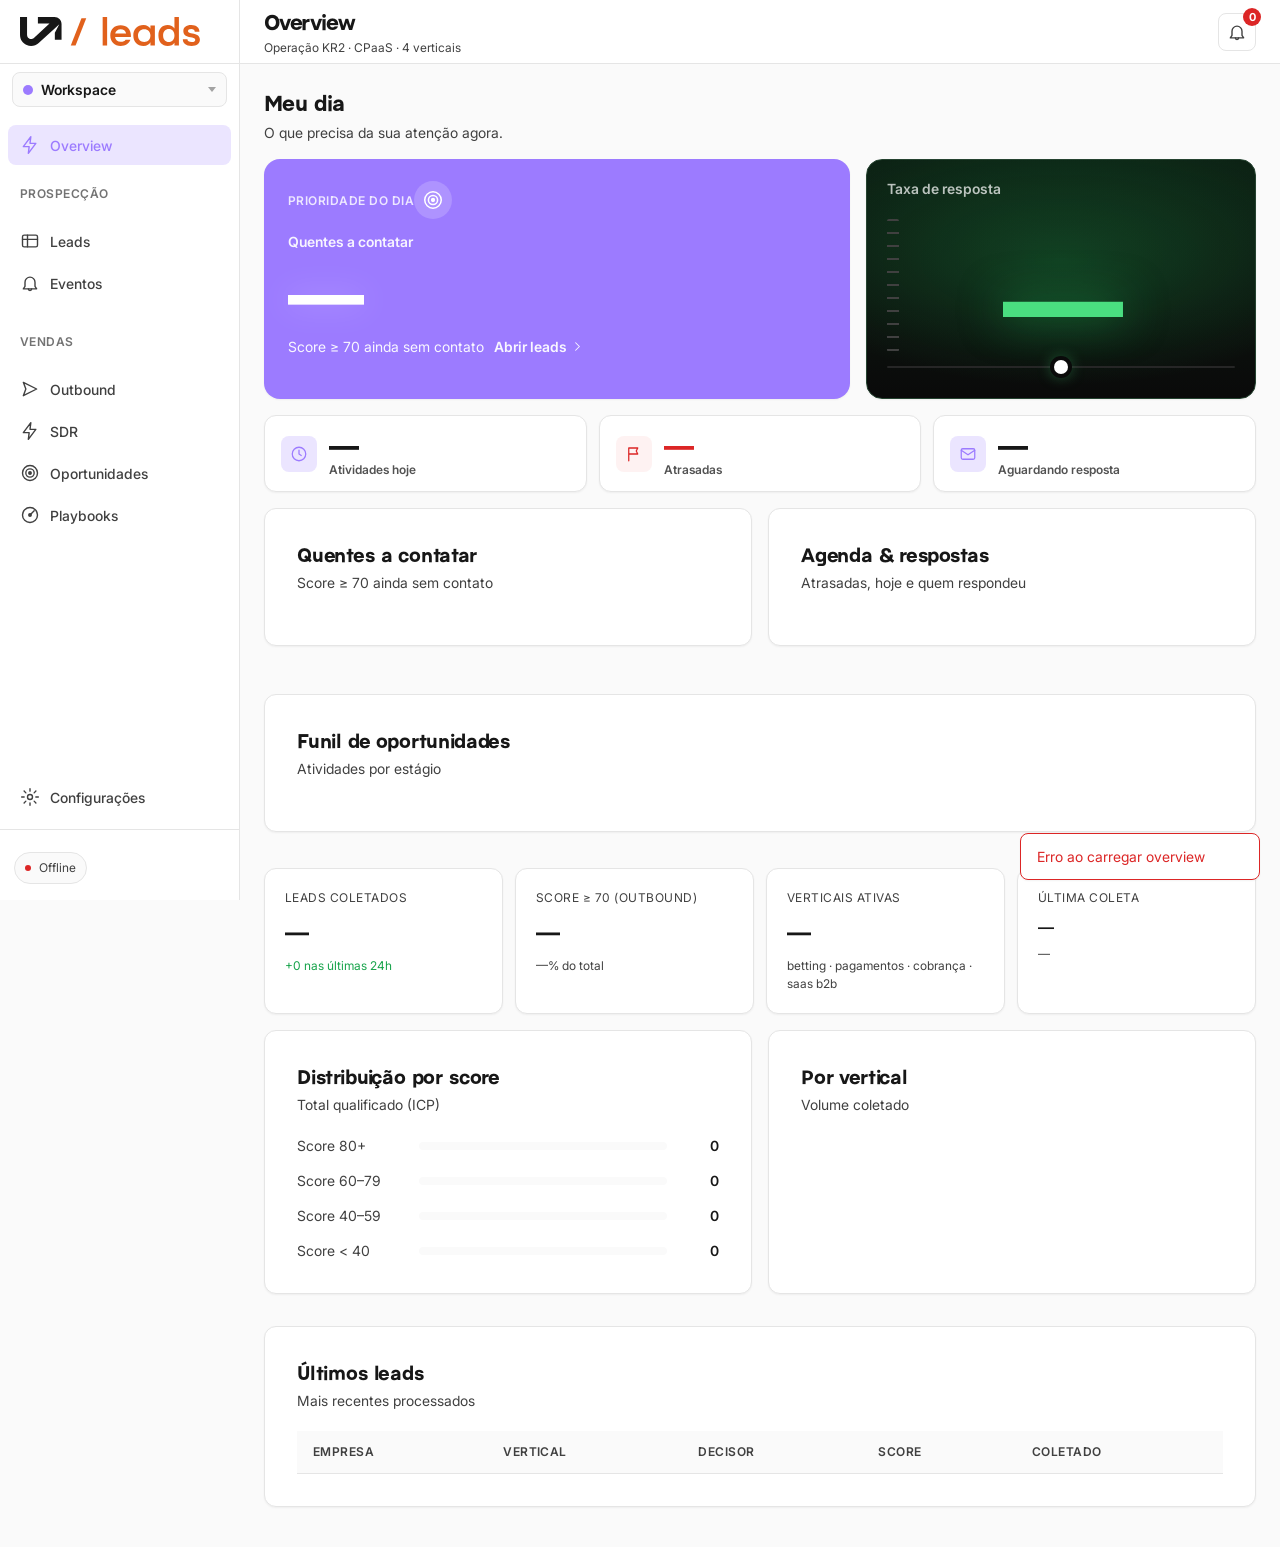
==== src/dashboard/static/index.html @ 9aafd2d9 "feat(leads): descoberta de leads por IA (Gemini + Busca) para qualquer workspace Workspaces novos (e" ====
<!doctype html>
<html lang="pt-BR" class="brand-cpaas">
<head>
  <meta charset="utf-8" />
  <meta name="viewport" content="width=device-width,initial-scale=1" />
  <title>Solve Scraper · Solvefy CPaaS</title>
  <link rel="stylesheet" href="tokens.css" />
  <link rel="stylesheet" href="app.css?v=7" />
  <link rel="stylesheet" href="opportunities.css?v=7" />
  <script src="https://accounts.google.com/gsi/client" async defer></script>
</head>
<body>
  <!-- SVG sprite -->
  <svg width="0" height="0" style="position:absolute" aria-hidden="true">
    <defs>
      <symbol id="i-radar" viewBox="0 0 24 24" fill="none" stroke="currentColor" stroke-width="1.67" stroke-linecap="round" stroke-linejoin="round"><circle cx="12" cy="12" r="9"/><path d="M12 12l5-5"/><circle cx="12" cy="12" r="1.5" fill="currentColor"/></symbol>
      <symbol id="i-table" viewBox="0 0 24 24" fill="none" stroke="currentColor" stroke-width="1.67" stroke-linecap="round" stroke-linejoin="round"><rect x="3" y="5" width="18" height="14" rx="2"/><path d="M3 10h18M9 5v14"/></symbol>
      <symbol id="i-send" viewBox="0 0 24 24" fill="none" stroke="currentColor" stroke-width="1.67" stroke-linecap="round" stroke-linejoin="round"><path d="m4 4 16 8-16 8 3-8-3-8z"/></symbol>
      <symbol id="i-bell" viewBox="0 0 24 24" fill="none" stroke="currentColor" stroke-width="1.67" stroke-linecap="round" stroke-linejoin="round"><path d="M18 16v-5a6 6 0 1 0-12 0v5l-2 3h16l-2-3z"/><path d="M10 19a2 2 0 0 0 4 0"/></symbol>
      <symbol id="i-zap" viewBox="0 0 24 24" fill="none" stroke="currentColor" stroke-width="1.67" stroke-linecap="round" stroke-linejoin="round"><path d="M13 2 4 14h7l-1 8 9-12h-7l1-8z"/></symbol>
      <symbol id="i-cog" viewBox="0 0 24 24" fill="none" stroke="currentColor" stroke-width="1.67" stroke-linecap="round" stroke-linejoin="round"><circle cx="12" cy="12" r="3"/><path d="M12 2v3M12 19v3M4.93 4.93l2.12 2.12M16.95 16.95l2.12 2.12M2 12h3M19 12h3M4.93 19.07l2.12-2.12M16.95 7.05l2.12-2.12"/></symbol>
      <symbol id="i-play" viewBox="0 0 24 24" fill="none" stroke="currentColor" stroke-width="1.67" stroke-linecap="round" stroke-linejoin="round"><path d="m6 4 14 8L6 20V4z"/></symbol>
      <symbol id="i-download" viewBox="0 0 24 24" fill="none" stroke="currentColor" stroke-width="1.67" stroke-linecap="round" stroke-linejoin="round"><path d="M12 3v12m0 0 5-5m-5 5-5-5M4 17v2a2 2 0 0 0 2 2h12a2 2 0 0 0 2-2v-2"/></symbol>
      <symbol id="i-link" viewBox="0 0 24 24" fill="none" stroke="currentColor" stroke-width="1.67" stroke-linecap="round" stroke-linejoin="round"><path d="M10 13a5 5 0 0 0 7 0l3-3a5 5 0 0 0-7-7l-1 1"/><path d="M14 11a5 5 0 0 0-7 0l-3 3a5 5 0 0 0 7 7l1-1"/></symbol>
      <symbol id="i-check" viewBox="0 0 24 24" fill="none" stroke="currentColor" stroke-width="1.67" stroke-linecap="round" stroke-linejoin="round"><path d="m4 12 5 5L20 6"/></symbol>
      <symbol id="i-x" viewBox="0 0 24 24" fill="none" stroke="currentColor" stroke-width="1.67" stroke-linecap="round" stroke-linejoin="round"><path d="M6 6l12 12M18 6 6 18"/></symbol>
      <symbol id="i-search" viewBox="0 0 24 24" fill="none" stroke="currentColor" stroke-width="1.67" stroke-linecap="round" stroke-linejoin="round"><circle cx="11" cy="11" r="7"/><path d="m20 20-3.5-3.5"/></symbol>
      <symbol id="i-arrow-up" viewBox="0 0 24 24" fill="none" stroke="currentColor" stroke-width="1.67" stroke-linecap="round" stroke-linejoin="round"><path d="M12 5v14M5 12l7-7 7 7"/></symbol>
      <symbol id="i-arrow-down" viewBox="0 0 24 24" fill="none" stroke="currentColor" stroke-width="1.67" stroke-linecap="round" stroke-linejoin="round"><path d="M12 5v14M5 12l7 7 7-7"/></symbol>
      <symbol id="i-logo" viewBox="0 0 32 32" fill="none" stroke="currentColor" stroke-width="2.4" stroke-linecap="round" stroke-linejoin="round"><circle cx="16" cy="16" r="12"/><path d="m10 16 4 4 8-8"/></symbol>
      <symbol id="i-target" viewBox="0 0 24 24" fill="none" stroke="currentColor" stroke-width="1.67" stroke-linecap="round" stroke-linejoin="round"><circle cx="12" cy="12" r="9"/><circle cx="12" cy="12" r="5"/><circle cx="12" cy="12" r="1.5" fill="currentColor"/></symbol>
      <symbol id="i-plus" viewBox="0 0 24 24" fill="none" stroke="currentColor" stroke-width="1.67" stroke-linecap="round" stroke-linejoin="round"><path d="M12 5v14M5 12h14"/></symbol>
      <symbol id="i-clock" viewBox="0 0 24 24" fill="none" stroke="currentColor" stroke-width="1.67" stroke-linecap="round" stroke-linejoin="round"><circle cx="12" cy="12" r="9"/><path d="M12 7v5l3 2"/></symbol>
      <symbol id="i-building" viewBox="0 0 24 24" fill="none" stroke="currentColor" stroke-width="1.67" stroke-linecap="round" stroke-linejoin="round"><rect x="5" y="3" width="14" height="18" rx="1"/><path d="M9 7h2M13 7h2M9 11h2M13 11h2M9 15h2M13 15h2"/></symbol>
      <symbol id="i-user" viewBox="0 0 24 24" fill="none" stroke="currentColor" stroke-width="1.67" stroke-linecap="round" stroke-linejoin="round"><circle cx="12" cy="8" r="4"/><path d="M4 20c0-4 4-6 8-6s8 2 8 6"/></symbol>
      <symbol id="i-chev-left" viewBox="0 0 24 24" fill="none" stroke="currentColor" stroke-width="1.67" stroke-linecap="round" stroke-linejoin="round"><path d="m15 6-6 6 6 6"/></symbol>
      <symbol id="i-chev-right" viewBox="0 0 24 24" fill="none" stroke="currentColor" stroke-width="1.67" stroke-linecap="round" stroke-linejoin="round"><path d="m9 6 6 6-6 6"/></symbol>
      <symbol id="i-phone" viewBox="0 0 24 24" fill="none" stroke="currentColor" stroke-width="1.67" stroke-linecap="round" stroke-linejoin="round"><path d="M5 4h4l2 5-2.5 1.5a11 11 0 0 0 5 5L15 13l5 2v4a2 2 0 0 1-2 2A16 16 0 0 1 3 6a2 2 0 0 1 2-2z"/></symbol>
      <symbol id="i-mail" viewBox="0 0 24 24" fill="none" stroke="currentColor" stroke-width="1.67" stroke-linecap="round" stroke-linejoin="round"><rect x="3" y="5" width="18" height="14" rx="2"/><path d="m3 7 9 6 9-6"/></symbol>
      <symbol id="i-video" viewBox="0 0 24 24" fill="none" stroke="currentColor" stroke-width="1.67" stroke-linecap="round" stroke-linejoin="round"><rect x="3" y="6" width="13" height="12" rx="2"/><path d="m16 10 5-3v10l-5-3z"/></symbol>
      <symbol id="i-flag" viewBox="0 0 24 24" fill="none" stroke="currentColor" stroke-width="1.67" stroke-linecap="round" stroke-linejoin="round"><path d="M5 21V4h12l-2 4 2 4H5"/></symbol>
      <symbol id="i-star" viewBox="0 0 24 24" fill="currentColor" stroke="none"><path d="m12 3 2.6 5.3 5.9.9-4.3 4.1 1 5.8L12 16.9 6.8 19.2l1-5.8L3.5 9.2l5.9-.9L12 3z"/></symbol>
    </defs>
  </svg>

  <!-- Login gate (Google) — aparece só quando GOOGLE_CLIENT_ID está configurado -->
  <div class="login-gate" id="login-gate" hidden>
    <div class="login-card">
      <div class="login-card__brand">
        <img class="brand-logo brand-logo--lg" src="solvefy-leads.svg" alt="Solvefy Leads" />
      </div>
      <h1>Entrar</h1>
      <p>Acesse com sua conta Google da empresa.</p>
      <div id="gbtn" class="login-gbtn"></div>
      <p class="login-err" id="login-err"></p>
    </div>
  </div>

  <div class="app">
    <!-- Sidebar -->
    <aside class="sidebar" id="sidebar">
      <div class="sidebar__brand">
        <img class="brand-logo" src="solvefy-leads.svg" alt="Solvefy Leads" />
      </div>

      <div class="ws-switcher" id="ws-switcher">
        <button class="ws-switcher__btn" id="ws-switcher-btn" aria-haspopup="true">
          <span class="ws-switcher__dot" id="ws-dot"></span>
          <span class="ws-switcher__name" id="ws-name">Workspace</span>
          <span class="ws-switcher__caret" aria-hidden="true"></span>
        </button>
        <div class="ws-switcher__menu" id="ws-menu" hidden></div>
      </div>

      <nav class="sidebar__nav">
        <button class="nav-item is-active" data-tab="overview">
          <svg width="20" height="20"><use href="#i-zap"/></svg>
          <span>Overview</span>
        </button>

        <p class="nav-section">Prospecção</p>
        <button class="nav-item" data-tab="leads">
          <svg width="20" height="20"><use href="#i-table"/></svg>
          <span>Leads</span>
        </button>
        <button class="nav-item" data-tab="events">
          <svg width="20" height="20"><use href="#i-bell"/></svg>
          <span>Eventos</span>
        </button>

        <p class="nav-section">Vendas</p>
        <button class="nav-item" data-tab="outbound">
          <svg width="20" height="20"><use href="#i-send"/></svg>
          <span>Outbound</span>
        </button>
        <button class="nav-item" data-tab="sdr">
          <svg width="20" height="20"><use href="#i-zap"/></svg>
          <span>SDR</span>
        </button>
        <button class="nav-item" data-tab="oportunidades">
          <svg width="20" height="20"><use href="#i-target"/></svg>
          <span>Oportunidades</span>
        </button>
        <button class="nav-item" data-tab="playbooks">
          <svg width="20" height="20"><use href="#i-radar"/></svg>
          <span>Playbooks</span>
        </button>

        <button class="nav-item nav-item--pinned" data-tab="settings">
          <svg width="20" height="20"><use href="#i-cog"/></svg>
          <span>Configurações</span>
        </button>
      </nav>
      <div class="sidebar__footer">
        <div class="auth-user" id="auth-user"></div>
        <div class="status-pill" id="server-status">
          <span class="dot"></span><span class="label">Verificando…</span>
        </div>
      </div>
    </aside>

    <!-- Main -->
    <main class="main">
      <header class="topbar">
        <div class="topbar__title">
          <h1 id="page-title">Overview</h1>
          <p class="topbar__subtitle" id="page-subtitle">Operação KR2 · CPaaS · 4 verticais</p>
        </div>
        <div class="topbar__actions">
          <div class="reminders" id="reminders">
            <button class="reminders__bell" id="btn-reminders" aria-label="Lembretes">
              <svg width="20" height="20"><use href="#i-bell"/></svg>
              <span class="reminders__count" id="reminders-count" hidden>0</span>
            </button>
            <div class="reminders__panel" id="reminders-panel" hidden></div>
          </div>
        </div>
      </header>

      <div class="content">

        <!-- ============== OVERVIEW ============== -->
        <section class="tab-panel is-active" data-panel="overview">
          <div class="cockpit" id="cockpit">
            <div class="cockpit__head">
              <h2>Meu dia</h2>
              <p class="card__sub">O que precisa da sua atenção agora.</p>
            </div>
            <div class="bento">
              <button class="hero-card" data-go="leads" aria-label="Abrir leads quentes">
                <div class="hero-card__top">
                  <span class="hero-card__tag">Prioridade do dia</span>
                  <span class="hero-card__mark"><svg width="22" height="22"><use href="#i-target"/></svg></span>
                </div>
                <span class="hero-card__label">Quentes a contatar</span>
                <span class="hero-card__value" id="ck-quentes">—</span>
                <div class="hero-card__foot">
                  <span id="hero-quentes-sub">Score ≥ 70 ainda sem contato</span>
                  <span class="hero-card__cta">Abrir leads <svg width="15" height="15"><use href="#i-chev-right"/></svg></span>
                </div>
                <div class="hero-spark" id="hero-spark"></div>
              </button>

              <div class="score-card">
                <div class="score-card__head">
                  <span class="score-card__label">Taxa de resposta</span>
                </div>
                <div class="score-card__stage">
                  <span class="score-card__ticks" aria-hidden="true"></span>
                  <span class="score-card__value" id="ck-taxa">—</span>
                  <div class="score-card__track"><span class="score-card__marker" id="taxa-marker"></span></div>
                </div>
              </div>

              <div class="mini-kpis">
                <button class="mini-kpi" data-go="oportunidades">
                  <span class="mini-kpi__icon"><svg width="18" height="18"><use href="#i-clock"/></svg></span>
                  <span class="mini-kpi__body"><span class="mini-kpi__v" id="ck-hoje">—</span><span class="mini-kpi__l">Atividades hoje</span></span>
                </button>
                <button class="mini-kpi mini-kpi--alert" data-go="oportunidades">
                  <span class="mini-kpi__icon"><svg width="18" height="18"><use href="#i-flag"/></svg></span>
                  <span class="mini-kpi__body"><span class="mini-kpi__v" id="ck-atrasadas">—</span><span class="mini-kpi__l">Atrasadas</span></span>
                </button>
                <button class="mini-kpi" data-go="outbound">
                  <span class="mini-kpi__icon"><svg width="18" height="18"><use href="#i-mail"/></svg></span>
                  <span class="mini-kpi__body"><span class="mini-kpi__v" id="ck-aguardando">—</span><span class="mini-kpi__l">Aguardando resposta</span></span>
                </button>
              </div>
            </div>
            <div class="grid-2">
              <div class="card">
                <div class="card__head"><h2>Quentes a contatar</h2><p class="card__sub">Score ≥ 70 ainda sem contato</p></div>
                <div id="ck-quentes-list" class="ck-list"></div>
              </div>
              <div class="card">
                <div class="card__head"><h2>Agenda &amp; respostas</h2><p class="card__sub">Atrasadas, hoje e quem respondeu</p></div>
                <div id="ck-agenda" class="ck-list"></div>
              </div>
            </div>
            <div class="card">
              <div class="card__head"><h2>Funil de oportunidades</h2><p class="card__sub">Atividades por estágio</p></div>
              <div id="ck-funil" class="ck-funil"></div>
            </div>
          </div>

          <div class="metrics-grid">
            <div class="metric">
              <span class="metric__label">Leads coletados</span>
              <span class="metric__value" id="m-total">—</span>
              <span class="metric__delta metric__delta--up" id="m-delta">+0 nas últimas 24h</span>
            </div>
            <div class="metric">
              <span class="metric__label">Score ≥ 70 (outbound)</span>
              <span class="metric__value" id="m-hot">—</span>
              <span class="metric__delta" id="m-hot-pct">—% do total</span>
            </div>
            <div class="metric">
              <span class="metric__label">Verticais ativas</span>
              <span class="metric__value" id="m-verticais">—</span>
              <span class="metric__delta">betting · pagamentos · cobrança · saas b2b</span>
            </div>
            <div class="metric">
              <span class="metric__label">Última coleta</span>
              <span class="metric__value metric__value--sm" id="m-last">—</span>
              <span class="metric__delta" id="m-last-vertical">—</span>
            </div>
          </div>

          <div class="grid-2">
            <div class="card">
              <div class="card__head">
                <h2>Distribuição por score</h2>
                <p class="card__sub">Total qualificado (ICP)</p>
              </div>
              <div class="score-buckets" id="score-buckets">
                <div class="bucket" data-tier="hot">
                  <span class="bucket__label">Score 80+</span>
                  <span class="bucket__bar"><span class="bucket__fill"></span></span>
                  <span class="bucket__count">0</span>
                </div>
                <div class="bucket" data-tier="warm">
                  <span class="bucket__label">Score 60–79</span>
                  <span class="bucket__bar"><span class="bucket__fill"></span></span>
                  <span class="bucket__count">0</span>
                </div>
                <div class="bucket" data-tier="nurture">
                  <span class="bucket__label">Score 40–59</span>
                  <span class="bucket__bar"><span class="bucket__fill"></span></span>
                  <span class="bucket__count">0</span>
                </div>
                <div class="bucket" data-tier="cold">
                  <span class="bucket__label">Score &lt; 40</span>
                  <span class="bucket__bar"><span class="bucket__fill"></span></span>
                  <span class="bucket__count">0</span>
                </div>
              </div>
            </div>

            <div class="card">
              <div class="card__head">
                <h2>Por vertical</h2>
                <p class="card__sub">Volume coletado</p>
              </div>
              <div class="vertical-list" id="vertical-list"></div>
            </div>
          </div>

          <div class="card">
            <div class="card__head">
              <h2>Últimos leads</h2>
              <p class="card__sub">Mais recentes processados</p>
            </div>
            <div class="table-wrap">
              <table class="data-table" id="recent-table">
                <thead>
                  <tr>
                    <th>Empresa</th>
                    <th>Vertical</th>
                    <th>Decisor</th>
                    <th>Score</th>
                    <th>Coletado</th>
                  </tr>
                </thead>
                <tbody></tbody>
              </table>
            </div>
          </div>
        </section>

        <!-- ============== LEADS ============== -->
        <section class="tab-panel" data-panel="leads">
          <div class="monitor-strip">
            <div class="monitor-strip__title">
              <strong>Detector de mudanças</strong>
              <span>Roda a coleta atual e compara com o último snapshot da vertical.</span>
            </div>
            <div class="monitor-strip__actions">
              <span class="monitor-strip__updated" id="leads-updated">—</span>
              <span class="monitor-chips" id="monitor-chips"></span>
              <span class="monitor-strip__sep" aria-hidden="true"></span>
              <button class="btn btn--secondary" id="btn-refresh">
                <svg width="18" height="18"><use href="#i-zap"/></svg>
                Atualizar
              </button>
              <button class="btn btn--primary" id="btn-scrape">
                <svg width="18" height="18"><use href="#i-play"/></svg>
                Disparar coleta
              </button>
            </div>
          </div>
          <div id="monitor-result" class="monitor-result"></div>
          <div class="kpi-strip" id="leads-kpis">
            <div class="kpi"><p class="kpi__label"><span class="kpi__chip"><svg><use href="#i-table"/></svg></span>Leads na lista</p><span class="kpi__value" id="lk-total">—</span><p class="kpi__foot" id="lk-total-foot">no filtro atual</p></div>
            <div class="kpi"><p class="kpi__label"><span class="kpi__chip kpi__chip--ok"><svg><use href="#i-star"/></svg></span>Score ≥ 70</p><span class="kpi__value" id="lk-hot">—</span><p class="kpi__foot" id="lk-hot-foot">—</p></div>
            <div class="kpi"><p class="kpi__label"><span class="kpi__chip"><svg><use href="#i-user"/></svg></span>Com decisor</p><span class="kpi__value" id="lk-dec">—</span><p class="kpi__foot" id="lk-dec-foot">—</p></div>
            <div class="kpi"><p class="kpi__label"><span class="kpi__chip"><svg><use href="#i-mail"/></svg></span>Com e-mail</p><span class="kpi__value" id="lk-mail">—</span><p class="kpi__foot" id="lk-mail-foot">—</p></div>
          </div>
          <div class="filters">
            <div class="filter-group">
              <label class="filter-label">Vertical</label>
              <select id="f-vertical" class="select">
                <option value="all">Todas</option>
                <option value="betting">Betting</option>
                <option value="pagamentos">Pagamentos</option>
                <option value="cobranca">Cobrança</option>
                <option value="saas_b2b">SaaS B2B</option>
              </select>
            </div>
            <div class="filter-group">
              <label class="filter-label">Score mínimo</label>
              <input type="number" id="f-score" class="input" min="0" max="100" value="0" />
            </div>
            <div class="filter-group filter-group--grow">
              <label class="filter-label">Buscar</label>
              <div class="input-icon">
                <svg width="16" height="16"><use href="#i-search"/></svg>
                <input type="search" id="f-search" class="input" placeholder="empresa, decisor, CNPJ…" />
              </div>
            </div>
            <div class="filter-group filter-group--actions">
              <button class="btn btn--secondary" id="btn-export">
                <svg width="16" height="16"><use href="#i-download"/></svg>
                Exportar CSV
              </button>
            </div>
            <div class="filter-group filter-group--actions">
              <div class="view-toggle" id="leads-view-toggle">
                <button type="button" data-view="lista" class="is-active">Lista</button>
                <button type="button" data-view="cards">Cartões</button>
              </div>
            </div>
          </div>

          <div class="card no-pad" id="leads-list">
            <div class="table-wrap">
              <table class="data-table" id="leads-table">
                <thead>
                  <tr>
                    <th>Empresa</th>
                    <th>CNPJ</th>
                    <th>Vertical</th>
                    <th>Decisor</th>
                    <th>E-mail</th>
                    <th>Score</th>
                    <th>Recomendação</th>
                    <th>Ações</th>
                  </tr>
                </thead>
                <tbody></tbody>
              </table>
            </div>
            <div class="table-foot">
              <span class="muted" id="leads-count">—</span>
            </div>
          </div>
          <div class="leads-cards" id="leads-cards" hidden></div>
        </section>

        <!-- (Monitor "Detector de mudanças" movido para a aba Leads) -->

        <!-- ============== OUTBOUND ============== -->
        <section class="tab-panel" data-panel="outbound">
          <div class="card">
            <div class="card__head">
              <h2>Outbound multicanal</h2>
              <p class="card__sub">Gera SMS + e-mail + LinkedIn personalizados para um lead.</p>
            </div>
            <div class="outbound-picker" id="outbound-picker">
              <label class="filter-label">Selecione um lead (score ≥ 60)</label>
              <select id="outbound-lead-select" class="select"></select>
              <button class="btn btn--primary" id="btn-gen-outbound">
                <svg width="18" height="18"><use href="#i-zap"/></svg>
                Gerar mensagens
              </button>
            </div>
            <div id="outbound-messages" class="outbound-messages"></div>
          </div>

          <div class="card">
            <div class="card__head">
              <h2>Fila de envio</h2>
              <p class="card__sub">Aprove, envie (e-mail via SMTP) e acompanhe o status de cada mensagem.</p>
            </div>
            <div class="kpi-strip" id="outbound-kpis">
              <div class="kpi"><p class="kpi__label"><span class="kpi__chip"><svg><use href="#i-clock"/></svg></span>Rascunhos</p><span class="kpi__value" id="ob-k-rascunho">—</span><p class="kpi__foot">aguardando aprovação</p></div>
              <div class="kpi"><p class="kpi__label"><span class="kpi__chip"><svg><use href="#i-check"/></svg></span>Aprovados</p><span class="kpi__value" id="ob-k-aprovado">—</span><p class="kpi__foot">prontos p/ enviar</p></div>
              <div class="kpi"><p class="kpi__label"><span class="kpi__chip"><svg><use href="#i-send"/></svg></span>Enviados</p><span class="kpi__value" id="ob-k-enviado">—</span><p class="kpi__foot">no ar</p></div>
              <div class="kpi"><p class="kpi__label"><span class="kpi__chip kpi__chip--ok"><svg><use href="#i-mail"/></svg></span>Respondidos</p><span class="kpi__value" id="ob-k-respondido">—</span><p class="kpi__foot">retornaram</p></div>
            </div>
            <div class="ob-filters" id="ob-filters">
              <button class="ob-chip is-active" data-obf="">Todos</button>
              <button class="ob-chip" data-obf="rascunho">Rascunho</button>
              <button class="ob-chip" data-obf="aprovado">Aprovado</button>
              <button class="ob-chip" data-obf="enviado">Enviado</button>
              <button class="ob-chip" data-obf="respondido">Respondido</button>
              <button class="ob-chip" data-obf="rejeitado">Rejeitado</button>
            </div>
            <div id="outbound-queue" class="ob-queue"></div>
          </div>
        </section>

        <!-- ============== SDR ============== -->
        <section class="tab-panel" data-panel="sdr">
          <div class="card">
            <div class="card__head">
              <h2>Painel do SDR</h2>
              <p class="card__sub">Sua fila de prospecção com playbooks aplicáveis a cada lead.</p>
            </div>
            <div class="sdr-controls">
              <div class="form-row">
                <label class="filter-label">Seu e-mail (SDR)</label>
                <input type="email" id="sdr-email" class="input" placeholder="voce@solvefy.com" />
              </div>
              <button class="btn btn--secondary" id="btn-auto-assign">
                <svg width="16" height="16"><use href="#i-zap"/></svg>
                Auto-atribuir 10 leads quentes (≥60)
              </button>
            </div>

            <div class="sdr-metrics" id="sdr-metrics"></div>
          </div>

          <div class="card no-pad">
            <div class="card__head" style="padding: 24px 24px 0;">
              <h2>Sua fila</h2>
            </div>
            <div id="sdr-queue" class="sdr-queue"></div>
          </div>
        </section>

        <!-- ============== PLAYBOOKS ============== -->
        <section class="tab-panel" data-panel="playbooks">
          <div class="pb-header">
            <div>
              <h2 class="pb-header__title">📚 Biblioteca de Playbooks</h2>
              <p class="pb-header__sub">10 trilhas de outbound prontas + 7 respostas pra objeções.</p>
            </div>
            <div class="pb-filters">
              <button class="chip-btn pb-filter is-active" data-cat="all">Todos</button>
              <button class="chip-btn pb-filter" data-cat="risco_juridico">Risco</button>
              <button class="chip-btn pb-filter" data-cat="previsibilidade_financeira">Financeiro</button>
              <button class="chip-btn pb-filter" data-cat="novo_canal">Canal</button>
              <button class="chip-btn pb-filter" data-cat="fragmentacao">Fragmentação</button>
              <button class="chip-btn pb-filter" data-cat="compliance">Compliance</button>
              <button class="chip-btn pb-filter" data-cat="vertical_betting">Betting</button>
              <button class="chip-btn pb-filter" data-cat="vertical_cobranca">Cobrança</button>
              <button class="chip-btn pb-filter" data-cat="vertical_saas">SaaS</button>
              <button class="chip-btn pb-filter" data-cat="gatilho_evento">Evento</button>
            </div>
          </div>

          <div class="playbooks-grid" id="playbooks-grid"></div>

          <div class="card">
            <div class="card__head">
              <h2>🛡️ Tratamento de Objeções</h2>
              <p class="card__sub">Cole na conversa quando ouvir uma dessas 7 frases.</p>
            </div>
            <div class="objecoes-list" id="objecoes-list"></div>
          </div>
        </section>

        <!-- ============== EVENTS ============== -->
        <section class="tab-panel" data-panel="events">
          <div class="card">
            <div class="card__head">
              <h2>Eventos recentes</h2>
              <p class="card__sub">Tudo que aconteceu no motor (coletas, re-scores, alertas).</p>
            </div>
            <ul class="event-list" id="events-list"></ul>
          </div>
        </section>

        <!-- ============== SETTINGS ============== -->
        <section class="tab-panel" data-panel="settings">
          <div class="card">
            <div class="card__head">
              <h2>Servidor & integrações</h2>
            </div>
            <div class="settings-grid">
              <div class="setting-row">
                <label class="filter-label">URL da API</label>
                <input type="text" id="set-api-url" class="input" />
              </div>
              <div class="setting-row">
                <label class="filter-label">Token da API</label>
                <input type="password" id="set-api-token" class="input" />
              </div>
              <div class="setting-row">
                <label class="filter-label">Slack webhook</label>
                <input type="text" id="set-slack" class="input" placeholder="https://hooks.slack.com/services/…" disabled />
                <p class="hint">Configure no <code>.env</code> do servidor (SLACK_WEBHOOK_URL).</p>
              </div>
              <div class="setting-row">
                <label class="filter-label">Intercom token</label>
                <input type="text" id="set-intercom" class="input" disabled placeholder="Configure no .env (INTERCOM_ACCESS_TOKEN)" />
              </div>
              <div class="setting-row">
                <button class="btn btn--primary" id="btn-save-settings">Salvar</button>
              </div>
            </div>
          </div>

          <div class="card">
            <div class="card__head">
              <h2>Scheduler</h2>
              <p class="card__sub">Roda monitor a cada 6h e re-score diário.</p>
            </div>
            <div class="settings-grid">
              <div class="setting-row" id="scheduler-status">Status: —</div>
              <div class="setting-row">
                <div class="btn-row">
                  <button class="btn btn--primary" id="btn-scheduler-start">Iniciar</button>
                  <button class="btn btn--secondary" id="btn-scheduler-stop">Parar</button>
                  <button class="btn btn--secondary" id="btn-rescore-now">Rodar re-score agora</button>
                </div>
              </div>
            </div>
          </div>

          <div class="card">
            <div class="card__head">
              <h2>Pessoas do workspace</h2>
              <p class="card__sub">Convide pessoas e defina o nível de acesso.</p>
            </div>
            <div class="settings-grid">
              <div class="setting-row">
                <div class="ws-invite">
                  <input type="email" id="set-invite-email" class="input" placeholder="email@empresa.com" />
                  <select id="set-invite-role" class="select">
                    <option value="leitor">Leitor</option>
                    <option value="editor">Editor</option>
                    <option value="admin">Admin</option>
                  </select>
                  <button class="btn btn--primary" id="btn-invite">Convidar</button>
                </div>
              </div>
              <div class="setting-row">
                <ul class="member-list" id="member-list"></ul>
              </div>
            </div>
          </div>

          <div class="card card--danger">
            <div class="card__head">
              <h2>Zona de perigo</h2>
              <p class="card__sub">Ações irreversíveis para este workspace.</p>
            </div>
            <div class="settings-grid">
              <div class="setting-row danger-row">
                <div>
                  <strong id="danger-ws-name">—</strong>
                  <p class="hint" id="danger-hint">Apaga o workspace e todos os seus leads e dados — sem volta.</p>
                </div>
                <button class="btn btn--danger" id="btn-delete-ws">Deletar workspace</button>
              </div>
            </div>
          </div>
        </section>

        <!-- ============== OPORTUNIDADES ============== -->
        <section class="tab-panel" data-panel="oportunidades">
          <div class="opp">
            <div class="kpi-strip" id="opp-kpis">
              <div class="kpi"><p class="kpi__label"><span class="kpi__chip"><svg><use href="#i-target"/></svg></span>Atividades</p><span class="kpi__value" id="opp-k-total">—</span><p class="kpi__foot">no total</p></div>
              <div class="kpi"><p class="kpi__label"><span class="kpi__chip"><svg><use href="#i-clock"/></svg></span>A fazer</p><span class="kpi__value" id="opp-k-afazer">—</span><p class="kpi__foot">pendentes</p></div>
              <div class="kpi"><p class="kpi__label"><span class="kpi__chip kpi__chip--warn"><svg><use href="#i-flag"/></svg></span>Atrasadas</p><span class="kpi__value" id="opp-k-atras">—</span><p class="kpi__foot">passou da data</p></div>
              <div class="kpi"><p class="kpi__label"><span class="kpi__chip kpi__chip--ok"><svg><use href="#i-check"/></svg></span>Executadas</p><span class="kpi__value" id="opp-k-exec">—</span><p class="kpi__foot">concluídas</p></div>
            </div>

            <div class="opp__viewbar">
              <div class="opp__views" role="tablist" id="opp-views">
                <button class="opp-view is-active" data-view="lista" role="tab">Lista</button>
                <button class="opp-view" data-view="calendario" role="tab">Calendário</button>
                <button class="opp-view" data-view="timeline" role="tab">Timeline</button>
                <button class="opp-view" data-view="quadro" role="tab">Quadro</button>
              </div>
              <button class="btn btn--primary" id="opp-nova">
                <svg width="18" height="18"><use href="#i-plus"/></svg>
                Nova atividade
              </button>
            </div>

            <div class="opp__filters">
              <div class="filter-group">
                <label class="filter-label">Período</label>
                <select class="input" id="opp-f-periodo">
                  <option value="todos">Todos</option>
                  <option value="hoje">Hoje</option>
                  <option value="semana">Esta semana</option>
                  <option value="mes">Este mês</option>
                </select>
              </div>
              <div class="filter-group">
                <label class="filter-label">Tipo</label>
                <select class="input" id="opp-f-tipo">
                  <option value="">Todos</option>
                  <option value="ligacao">Ligação</option>
                  <option value="videochamada">Videochamada</option>
                  <option value="email">E-mail</option>
                  <option value="visita">Visita</option>
                  <option value="almoco">Almoço</option>
                  <option value="personalizado">Personalizado</option>
                </select>
              </div>
              <div class="filter-group">
                <label class="filter-label">Temperatura</label>
                <select class="input" id="opp-f-temp">
                  <option value="">Todas</option>
                  <option value="muito_quente">Muito quente</option>
                  <option value="quente">Quente</option>
                  <option value="frio">Frio</option>
                  <option value="muito_frio">Muito frio</option>
                </select>
              </div>
              <div class="filter-group">
                <label class="filter-label">Pipeline</label>
                <select class="input" id="opp-f-pipeline">
                  <option value="">Todos</option>
                  <option value="potencial_cliente">Potencial cliente</option>
                  <option value="leads">Leads</option>
                  <option value="oportunidades">Oportunidades</option>
                  <option value="pos_venda">Pós-venda</option>
                </select>
              </div>
            </div>

            <div id="opp-view-root"></div>
          </div>
        </section>

      </div>
    </main>
  </div>

  <!-- Modal genérico -->
  <div class="modal" id="modal" hidden>
    <div class="modal__backdrop"></div>
    <div class="modal__panel">
      <header class="modal__head">
        <h3 id="modal-title">—</h3>
        <button class="icon-btn" id="modal-close"><svg width="16" height="16"><use href="#i-x"/></svg></button>
      </header>
      <div class="modal__body" id="modal-body"></div>
    </div>
  </div>

  <!-- Toast -->
  <div class="toast-wrap" id="toast-wrap"></div>

  <div class="leadpage" id="leadpage" hidden></div>
  <script src="app.js?v=7"></script>
</body>
</html>
---- src/dashboard/static/tokens.css ----
/* ============================================================================
   Solvefy — Design System Tokens
   ============================================================================

   PRODUCTION FIDELITY
   This file mirrors 1:1 the tokens defined in the Solvefy
   `disparo-design-system` Storybook (current build on Chromatic).
   Source extraction: ui_kits/storybook-source/theme-*.css

   Stack used by the dev team:
     • React + Vite + TypeScript
     • Tailwind CSS v4
     • react-aria-components
     • Storybook 10.3.4 (hosted on Chromatic)
     • pnpm + Turborepo monorepo

   THEMING
   Default = Solvefy (this :root scope).
   Apply `.brand-ads | .brand-cpaas | .brand-mkt` on <html>/<body> to swap.
   Apply `.dark-mode` (combinable with brand classes) for dark mode.

   BRAND THEMES
   Default = Solvefy (this :root scope).
   Apply one of the following classes on <html>/<body> to activate a sub-brand:
     .brand-admin | .brand-crm | .brand-ads | .brand-marketing |
     .brand-conversation | .brand-cpaas | .brand-cloud |
     .brand-agents | .brand-clila
   Legacy aliases still work: .brand-mkt → Marketing, .brand-ads, .brand-cpaas
   Apply .dark-mode (combinable with any brand class) for dark mode.

   PALETTES FROM FIGMA
   All brand color scales sourced from:
   figma.com/design/mum025GIbw6rwtahjnqcsS (node 1525:270285)
   Last synced: 2026-04-29
   ============================================================================ */

/* ============================================================================
   FONT IMPORTS
   ============================================================================ */
/* Inter 18pt — body / UI typeface (9 weights + italics, optical size 18pt) */
@font-face { font-family: 'Inter'; src: url('fonts/Inter_18pt-Thin.ttf')             format('truetype'); font-weight: 100; font-style: normal; font-display: swap; }
@font-face { font-family: 'Inter'; src: url('fonts/Inter_18pt-ThinItalic.ttf')       format('truetype'); font-weight: 100; font-style: italic; font-display: swap; }
@font-face { font-family: 'Inter'; src: url('fonts/Inter_18pt-ExtraLight.ttf')       format('truetype'); font-weight: 200; font-style: normal; font-display: swap; }
@font-face { font-family: 'Inter'; src: url('fonts/Inter_18pt-ExtraLightItalic.ttf') format('truetype'); font-weight: 200; font-style: italic; font-display: swap; }
@font-face { font-family: 'Inter'; src: url('fonts/Inter_18pt-Light.ttf')            format('truetype'); font-weight: 300; font-style: normal; font-display: swap; }
@font-face { font-family: 'Inter'; src: url('fonts/Inter_18pt-LightItalic.ttf')      format('truetype'); font-weight: 300; font-style: italic; font-display: swap; }
@font-face { font-family: 'Inter'; src: url('fonts/Inter_18pt-Regular.ttf')          format('truetype'); font-weight: 400; font-style: normal; font-display: swap; }
@font-face { font-family: 'Inter'; src: url('fonts/Inter_18pt-Italic.ttf')           format('truetype'); font-weight: 400; font-style: italic; font-display: swap; }
@font-face { font-family: 'Inter'; src: url('fonts/Inter_18pt-Medium.ttf')           format('truetype'); font-weight: 500; font-style: normal; font-display: swap; }
@font-face { font-family: 'Inter'; src: url('fonts/Inter_18pt-MediumItalic.ttf')     format('truetype'); font-weight: 500; font-style: italic; font-display: swap; }
@font-face { font-family: 'Inter'; src: url('fonts/Inter_18pt-SemiBold.ttf')         format('truetype'); font-weight: 600; font-style: normal; font-display: swap; }
@font-face { font-family: 'Inter'; src: url('fonts/Inter_18pt-SemiBoldItalic.ttf')   format('truetype'); font-weight: 600; font-style: italic; font-display: swap; }
@font-face { font-family: 'Inter'; src: url('fonts/Inter_18pt-Bold.ttf')             format('truetype'); font-weight: 700; font-style: normal; font-display: swap; }
@font-face { font-family: 'Inter'; src: url('fonts/Inter_18pt-BoldItalic.ttf')       format('truetype'); font-weight: 700; font-style: italic; font-display: swap; }
@font-face { font-family: 'Inter'; src: url('fonts/Inter_18pt-ExtraBold.ttf')        format('truetype'); font-weight: 800; font-style: normal; font-display: swap; }
@font-face { font-family: 'Inter'; src: url('fonts/Inter_18pt-ExtraBoldItalic.ttf')  format('truetype'); font-weight: 800; font-style: italic; font-display: swap; }
@font-face { font-family: 'Inter'; src: url('fonts/Inter_18pt-Black.ttf')            format('truetype'); font-weight: 900; font-style: normal; font-display: swap; }
@font-face { font-family: 'Inter'; src: url('fonts/Inter_18pt-BlackItalic.ttf')      format('truetype'); font-weight: 900; font-style: italic; font-display: swap; }

/* Pacaembu — display / brand typeface (7 weights) */
@font-face { font-family: 'Pacaembu'; src: url('fonts/Pacaembu-Thin.otf')    format('opentype'); font-weight: 100; font-style: normal; font-display: swap; }
@font-face { font-family: 'Pacaembu'; src: url('fonts/Pacaembu-Light.otf')   format('opentype'); font-weight: 300; font-style: normal; font-display: swap; }
@font-face { font-family: 'Pacaembu'; src: url('fonts/Pacaembu-Regular.otf') format('opentype'); font-weight: 400; font-style: normal; font-display: swap; }
@font-face { font-family: 'Pacaembu'; src: url('fonts/Pacaembu-Medium.otf')  format('opentype'); font-weight: 500; font-style: normal; font-display: swap; }
@font-face { font-family: 'Pacaembu'; src: url('fonts/Pacaembu-Bold.otf')    format('opentype'); font-weight: 700; font-style: normal; font-display: swap; }
@font-face { font-family: 'Pacaembu'; src: url('fonts/Pacaembu-Black.otf')   format('opentype'); font-weight: 900; font-style: normal; font-display: swap; }
@font-face { font-family: 'Pacaembu'; src: url('fonts/Pacaembu-Ultra.otf')   format('opentype'); font-weight: 950; font-style: normal; font-display: swap; }

/* Urbanist — alternative body / UI typeface (9 weights, italics included) */
@font-face { font-family: 'Urbanist'; src: url('fonts/Urbanist-Thin.ttf')             format('truetype'); font-weight: 100; font-style: normal; font-display: swap; }
@font-face { font-family: 'Urbanist'; src: url('fonts/Urbanist-ThinItalic.ttf')       format('truetype'); font-weight: 100; font-style: italic; font-display: swap; }
@font-face { font-family: 'Urbanist'; src: url('fonts/Urbanist-ExtraLight.ttf')       format('truetype'); font-weight: 200; font-style: normal; font-display: swap; }
@font-face { font-family: 'Urbanist'; src: url('fonts/Urbanist-ExtraLightItalic.ttf') format('truetype'); font-weight: 200; font-style: italic; font-display: swap; }
@font-face { font-family: 'Urbanist'; src: url('fonts/Urbanist-Light.ttf')            format('truetype'); font-weight: 300; font-style: normal; font-display: swap; }
@font-face { font-family: 'Urbanist'; src: url('fonts/Urbanist-LightItalic.ttf')      format('truetype'); font-weight: 300; font-style: italic; font-display: swap; }
@font-face { font-family: 'Urbanist'; src: url('fonts/Urbanist-Regular.ttf')          format('truetype'); font-weight: 400; font-style: normal; font-display: swap; }
@font-face { font-family: 'Urbanist'; src: url('fonts/Urbanist-Italic.ttf')           format('truetype'); font-weight: 400; font-style: italic; font-display: swap; }
@font-face { font-family: 'Urbanist'; src: url('fonts/Urbanist-Medium.ttf')           format('truetype'); font-weight: 500; font-style: normal; font-display: swap; }
@font-face { font-family: 'Urbanist'; src: url('fonts/Urbanist-MediumItalic.ttf')     format('truetype'); font-weight: 500; font-style: italic; font-display: swap; }
@font-face { font-family: 'Urbanist'; src: url('fonts/Urbanist-SemiBold.ttf')         format('truetype'); font-weight: 600; font-style: normal; font-display: swap; }
@font-face { font-family: 'Urbanist'; src: url('fonts/Urbanist-SemiBoldItalic.ttf')   format('truetype'); font-weight: 600; font-style: italic; font-display: swap; }
@font-face { font-family: 'Urbanist'; src: url('fonts/Urbanist-Bold.ttf')             format('truetype'); font-weight: 700; font-style: normal; font-display: swap; }
@font-face { font-family: 'Urbanist'; src: url('fonts/Urbanist-BoldItalic.ttf')       format('truetype'); font-weight: 700; font-style: italic; font-display: swap; }
@font-face { font-family: 'Urbanist'; src: url('fonts/Urbanist-ExtraBold.ttf')        format('truetype'); font-weight: 800; font-style: normal; font-display: swap; }
@font-face { font-family: 'Urbanist'; src: url('fonts/Urbanist-ExtraBoldItalic.ttf')  format('truetype'); font-weight: 800; font-style: italic; font-display: swap; }
@font-face { font-family: 'Urbanist'; src: url('fonts/Urbanist-Black.ttf')            format('truetype'); font-weight: 900; font-style: normal; font-display: swap; }
@font-face { font-family: 'Urbanist'; src: url('fonts/Urbanist-BlackItalic.ttf')      format('truetype'); font-weight: 900; font-style: italic; font-display: swap; }

/* ============================================================================
   CLAUDE DESIGN CONTRACT — TOKEN ALIASES
   These names are the standard contract expected by Claude Design and the
   `figma-implement-design` / `solvefy-design-system` skills. They alias to
   the project's richer Solvefy token vocabulary defined further below.
   Do not hardcode values here — only `var(--…)` references.
   ============================================================================ */
:root {
  /* ── Brand colors ─────────────────────────────────── */
  --color-primary:          var(--color-bg-brand-solid);
  --color-primary-hover:    var(--color-bg-brand-solid-hover);
  --color-secondary:        var(--color-bg-secondary);
  --color-secondary-hover:  var(--color-bg-secondary-hover);
  --color-accent:           var(--color-fg-brand-primary);

  /* ── Semantic ─────────────────────────────────────── */
  --color-success:          var(--color-fg-success-primary);
  --color-warning:          var(--color-fg-warning-primary);
  --color-error:            var(--color-fg-error-primary);
  --color-info:             #0284c7;

  /* ── Background / surface ─────────────────────────── */
  --color-bg-page:          var(--color-bg-primary);
  --color-bg-surface:       var(--color-bg-secondary);
  --color-bg-overlay:       rgba(0, 0, 0, 0.5);

  /* ── Typography — families ────────────────────────── */
  --font-display:           'Pacaembu', var(--font-body);
  --font-heading:           var(--font-display);
  --font-alt:               'Urbanist', var(--font-body);
  /* --font-body and --font-mono already exist in :root below */

  /* ── Typography — scale ───────────────────────────── */
  --font-size-xs:           var(--text-xs);
  --font-size-sm:           var(--text-sm);
  --font-size-base:         var(--text-md);
  --font-size-lg:           var(--text-lg);
  --font-size-xl:           var(--text-xl);
  --font-size-2xl:          var(--text-2xl);
  --font-size-3xl:          var(--text-display-sm);
  --font-size-4xl:          var(--text-display-md);

  /* ── Typography — line heights ────────────────────── */
  --line-height-tight:      1.25;
  --line-height-normal:     1.5;
  --line-height-relaxed:    1.75;

  /* ── Typography — weights ─────────────────────────── */
  --font-weight-regular:    var(--font-normal);
  --font-weight-medium:     var(--font-medium);
  --font-weight-semibold:   var(--font-semibold);
  --font-weight-bold:       var(--font-bold);

  /* ── Spacing — number-keyed scale ─────────────────── */
  --space-1:                var(--spacing-xs);     /* 4px  */
  --space-2:                var(--spacing-md);     /* 8px  */
  --space-3:                var(--spacing-lg);     /* 12px */
  --space-4:                var(--spacing-xl);     /* 16px */
  --space-6:                var(--spacing-3xl);    /* 24px */
  --space-8:                var(--spacing-5xl);    /* 40px */
  --space-12:               3rem;                  /* 48px */
  --space-16:               var(--spacing-7xl);    /* 64px */

  /* ── Shadow aliases ───────────────────────────────── */
  --shadow-sm:              var(--shadow-xs);
  --shadow-md:              0 4px 6px rgba(0, 0, 0, 0.07);
  --shadow-lg:              0 10px 15px rgba(0, 0, 0, 0.1);
}

/* ============================================================================
   ROOT TOKENS — Default theme = Solvefy (light mode)
   ============================================================================ */
:root, :host {
  /* === Font families ===================================================== */
  --font-sans: ui-sans-serif, system-ui, sans-serif, "Apple Color Emoji", "Segoe UI Emoji", "Segoe UI Symbol", "Noto Color Emoji";
  --font-mono: ui-monospace, "Roboto Mono", SFMono-Regular, Menlo, Monaco, Consolas, "Liberation Mono", "Courier New", monospace;
  --font-body: var(--font-inter, "Inter"), -apple-system, "Segoe UI", Roboto, Arial, sans-serif;
  --default-font-family: var(--font-sans);
  --default-mono-font-family: var(--font-mono);

  /* === Font weights ====================================================== */
  --font-normal:   400;
  --font-medium:   500;
  --font-semibold: 600;
  --font-bold:     700;

  /* === Text sizes & line heights ========================================= */
  --text-xs:   0.75rem;   --text-xs--line-height:  1.125rem;  --text-xs--letter-spacing:  0em;
  --text-sm:   0.875rem;  --text-sm--line-height:  1.25rem;   --text-sm--letter-spacing:  0em;
  --text-md:   1rem;      --text-md--line-height:  1.5rem;    --text-md--letter-spacing:  0em;
  --text-base: 1rem;      --text-base--line-height: calc(1.5 / 1);
  --text-lg:   1.125rem;  --text-lg--line-height:  1.75rem;   --text-lg--letter-spacing:  0em;
  --text-xl:   1.25rem;   --text-xl--line-height:  1.875rem;  --text-xl--letter-spacing:  0em;
  --text-2xl:  1.5rem;    --text-2xl--line-height: calc(2 / 1.5);
  --text-4xl:  2.25rem;   --text-4xl--line-height: calc(2.5 / 2.25);

  /* === Display sizes ===================================================== */
  --text-display-xs:  1.5rem;    --text-display-xs--line-height:  2rem;     --text-display-xs--letter-spacing:  0em;
  --text-display-sm:  1.875rem;  --text-display-sm--line-height:  2.375rem; --text-display-sm--letter-spacing:  0em;
  --text-display-md:  2.25rem;   --text-display-md--line-height:  2.75rem;  --text-display-md--letter-spacing:  -0.02em;
  --text-display-lg:  3rem;      --text-display-lg--line-height:  3.75rem;  --text-display-lg--letter-spacing:  -0.02em;
  --text-display-xl:  3.75rem;   --text-display-xl--line-height:  4.5rem;   --text-display-xl--letter-spacing:  -0.02em;
  --text-display-2xl: 4.5rem;    --text-display-2xl--line-height: 5.625rem; --text-display-2xl--letter-spacing: -0.02em;

  /* === Tracking & leading ================================================ */
  --tracking-wider: 0.05em;
  --leading-snug:   1.375;

  /* === Spacing =========================================================== */
  --spacing:       0.25rem;
  --spacing-none:  0rem;
  --spacing-xs:    0.25rem;   /* 4px  */
  --spacing-sm:    0.375rem;  /* 6px  */
  --spacing-md:    0.5rem;    /* 8px  */
  --spacing-lg:    0.75rem;   /* 12px */
  --spacing-xl:    1rem;      /* 16px */
  --spacing-2xl:   1.25rem;   /* 20px */
  --spacing-3xl:   1.5rem;    /* 24px */
  --spacing-5xl:   2.5rem;    /* 40px */
  --spacing-7xl:   4rem;      /* 64px */

  /* === Radius ============================================================ */
  --radius-none:   0rem;
  --radius-xs:     0.25rem;   /* 4px  */
  --radius-sm:     0.375rem;  /* 6px  */
  --radius-md:     0.5rem;    /* 8px  */
  --radius-lg:     0.625rem;  /* 10px */
  --radius-xl:     0.75rem;   /* 12px */
  --radius-2xl:    1rem;      /* 16px */
  --radius-3xl:    1.25rem;   /* 20px */
  --radius-full:   9999px;

  /* === Blur ============================================================== */
  --blur-xs:  4px;
  --blur-md:  12px;
  --blur-3xl: 64px;

  /* === Easing & transitions ============================================== */
  --ease-in:                            cubic-bezier(0.4, 0, 1, 1);
  --ease-out:                           cubic-bezier(0, 0, 0.2, 1);
  --ease-in-out:                        cubic-bezier(0.4, 0, 0.2, 1);
  --default-transition-duration:        0.15s;
  --default-transition-timing-function: cubic-bezier(0.4, 0, 0.2, 1);

  /* === Animations ======================================================== */
  --animate-spin:        spin 1s linear infinite;
  --animate-caret-blink: caret-blink 1s infinite;

  /* === Shadows =========================================================== */
  --shadow-xs:           0 1px 2px 0 #0a0d120d;
  --drop-shadow-sm:      0 1px 2px #00000026;
  --shadow-skeuomorphic: inset 0 0 0 1px #0000002e, inset 0 -2px 0 0 #0000000d;

  /* ============================================================
     COLORS — Base
     ============================================================ */
  --color-base-white:  #ffffff;
  --color-black:       #000000;
  --color-white:       #ffffff;
  --color-transparent: #00000000;

  /* ============================================================
     COLORS — Tailwind v4 standard scales (used by utility classes)
     Kept in oklch() since Chrome 111+, Safari 15.4+, Firefox 113+
     all support the format natively.
     ============================================================ */

  /* Orange */
  --color-orange-50:  oklch(98%   0.016 73.684);
  --color-orange-100: oklch(95.4% 0.038 75.164);
  --color-orange-200: oklch(90.1% 0.076 70.697);
  --color-orange-400: oklch(75%   0.183 55.934);
  --color-orange-500: oklch(70.5% 0.213 47.604);
  --color-orange-600: oklch(64.6% 0.222 41.116);
  --color-orange-700: oklch(55.3% 0.195 38.402);

  /* Blue */
  --color-blue-50:  oklch(97%   0.014 254.604);
  --color-blue-100: oklch(93.2% 0.032 255.585);
  --color-blue-200: oklch(88.2% 0.059 254.128);
  --color-blue-400: oklch(70.7% 0.165 254.624);
  --color-blue-500: oklch(62.3% 0.214 259.815);
  --color-blue-600: oklch(54.6% 0.245 262.881);
  --color-blue-700: oklch(48.8% 0.243 264.376);
  --color-blue-800: oklch(42.4% 0.199 265.638);

  /* Indigo */
  --color-indigo-50:  oklch(96.2% 0.018 272.314);
  --color-indigo-100: oklch(93%   0.034 272.788);
  --color-indigo-200: oklch(87%   0.065 274.039);
  --color-indigo-400: oklch(67.3% 0.182 276.935);
  --color-indigo-500: oklch(58.5% 0.233 277.117);
  --color-indigo-600: oklch(51.1% 0.262 276.966);
  --color-indigo-700: oklch(45.7% 0.24 277.023);

  /* Purple */
  --color-purple-50:  oklch(97.7% 0.014 308.299);
  --color-purple-100: oklch(94.6% 0.033 307.174);
  --color-purple-200: oklch(90.2% 0.063 306.703);
  --color-purple-400: oklch(71.4% 0.203 305.504);
  --color-purple-500: oklch(62.7% 0.265 303.9);
  --color-purple-600: oklch(55.8% 0.288 302.321);
  --color-purple-700: oklch(49.6% 0.265 301.924);

  /* Pink */
  --color-pink-50:  oklch(97.1% 0.014 343.198);
  --color-pink-100: oklch(94.8% 0.028 342.258);
  --color-pink-200: oklch(89.9% 0.061 343.231);
  --color-pink-400: oklch(71.8% 0.202 349.761);
  --color-pink-500: oklch(65.6% 0.241 354.308);
  --color-pink-600: oklch(59.2% 0.249 0.584);
  --color-pink-700: oklch(52.5% 0.223 3.958);

  /* ============================================================
     COLORS — Solvefy brand scale
     Figma: Colors/Solvefy — node 1525:270285
     ============================================================ */
  --color-utility-brand-50:   #ccf9e3;
  --color-brand-50:           #ccf9e3;
  --color-utility-brand-100:  #a3f4cc;
  --color-brand-100:          #a3f4cc;
  --color-utility-brand-200:  #7aeeb5;
  --color-brand-200:          #7aeeb5;
  --color-utility-brand-300:  #52e99e;
  --color-brand-300:          #52e99e;
  --color-utility-brand-400:  #29e488;
  --color-brand-400:          #29e488;
  --color-utility-brand-500:  #00df71;  /* ← BRAND solid */
  --color-brand-500:          #00df71;
  --color-utility-brand-600:  #00bf61;
  --color-brand-600:          #00bf61;
  --color-utility-brand-700:  #009f51;
  --color-brand-700:          #009f51;
  --color-utility-brand-800:  #007f40;
  --color-brand-800:          #007f40;
  --color-utility-brand-900:  #005f30;
  --color-brand-900:          #005f30;
  --color-utility-brand-950:  #003e20;
  --color-brand-950:          #003e20;

  /* ============================================================
     COLORS — Neutral
     ============================================================ */
  --color-neutral-50:   #fafafa;
  --color-neutral-100:  #f5f5f5;
  --color-neutral-200:  #e5e5e5;
  --color-neutral-300:  #d4d4d4;
  --color-neutral-400:  #a3a3a3;
  --color-neutral-500:  #737373;
  --color-neutral-600:  #525252;
  --color-neutral-700:  #404040;
  --color-neutral-800:  #262626;
  --color-neutral-900:  #171717;
  --color-neutral-950:  #0a0a0a;

  --color-utility-neutral-50:   #fafafa;
  --color-utility-neutral-100:  #f5f5f5;
  --color-utility-neutral-200:  #e5e5e5;
  --color-utility-neutral-300:  #d4d4d4;
  --color-utility-neutral-400:  #a3a3a3;
  --color-utility-neutral-500:  #737373;
  --color-utility-neutral-600:  #525252;
  --color-utility-neutral-700:  #404040;
  --color-utility-neutral-900:  #171717;

  /* ============================================================
     COLORS — Semantic scales (Error / Warning / Success)
     ============================================================ */

  /* Error (red) */
  --color-error-200: #fecaca;
  --color-error-300: #fca5a5;
  --color-error-600: #dc2626;
  --color-utility-red-50:   #fef2f2;
  --color-utility-red-100:  #fee2e2;
  --color-utility-red-200:  #fecaca;
  --color-utility-red-300:  #fca5a5;
  --color-utility-red-400:  #f87171;
  --color-utility-red-500:  #ef4444;
  --color-utility-red-600:  #dc2626;
  --color-utility-red-700:  #b91c1c;

  /* Warning (yellow) */
  --color-warning-200: #fef08a;
  --color-warning-400: #facc15;
  --color-warning-600: #ca8a04;
  --color-utility-yellow-50:  #fefce8;
  --color-utility-yellow-100: #fef9c3;
  --color-utility-yellow-200: #fef08a;
  --color-utility-yellow-300: #fde047;
  --color-utility-yellow-400: #facc15;
  --color-utility-yellow-500: #eab308;
  --color-utility-yellow-600: #ca8a04;
  --color-utility-yellow-700: #a16207;

  /* Success (green) */
  --color-success-200: #bbf7d0;
  --color-success-500: #22c55e;
  --color-success-600: #16a34a;
  --color-utility-green-50:  #f0fdf4;
  --color-utility-green-100: #dcfce7;
  --color-utility-green-200: #bbf7d0;
  --color-utility-green-300: #86efac;
  --color-utility-green-400: #4ade80;
  --color-utility-green-500: #22c55e;
  --color-utility-green-600: #16a34a;
  --color-utility-green-700: #15803d;

  /* ============================================================
     COLORS — Sub-brand scales (per product)
     Figma: Colors/[Brand] — node 1525:270285
     Activated via .brand-[name] class on <html>/<body>.
     ============================================================ */

  /* Admin — red */
  --color-utility-admin-50:  #f9d8d8;
  --color-utility-admin-100: #f5b8b8;
  --color-utility-admin-200: #f09999;
  --color-utility-admin-300: #ec7a7a;
  --color-utility-admin-400: #e85a5a;
  --color-utility-admin-500: #e33b3b;
  --color-utility-admin-600: #c23333;
  --color-utility-admin-700: #a22a2a;
  --color-utility-admin-800: #812222;
  --color-utility-admin-900: #601919;
  --color-utility-admin-950: #401111;

  /* CRM — orange */
  --color-utility-crm-50:  #f9dfd2;
  --color-utility-crm-100: #f4c6ad;
  --color-utility-crm-200: #efad89;
  --color-utility-crm-300: #eb9465;
  --color-utility-crm-400: #e67a40;
  --color-utility-crm-500: #e1611c;
  --color-utility-crm-600: #c15318;
  --color-utility-crm-700: #a04514;
  --color-utility-crm-800: #803710;
  --color-utility-crm-900: #5f290c;
  --color-utility-crm-950: #3f1b08;

  /* Ads — amber/gold */
  --color-utility-ads-50:  #fceecc;
  --color-utility-ads-100: #fae0a3;
  --color-utility-ads-200: #f7d27a;
  --color-utility-ads-300: #f5c452;
  --color-utility-ads-400: #f2b629;
  --color-utility-ads-500: #f0a800;
  --color-utility-ads-600: #cd9000;
  --color-utility-ads-700: #ab7800;
  --color-utility-ads-800: #885f00;
  --color-utility-ads-900: #664700;
  --color-utility-ads-950: #432f00;

  /* Marketing (alias: mkt) — pink */
  --color-utility-marketing-50:  #fadaeb;
  --color-utility-marketing-100: #f6bcda;
  --color-utility-marketing-200: #f29eca;
  --color-utility-marketing-300: #ee80ba;
  --color-utility-marketing-400: #ea62a9;
  --color-utility-marketing-500: #e64499;
  --color-utility-marketing-600: #c53a83;
  --color-utility-marketing-700: #a4306d;
  --color-utility-marketing-800: #832757;
  --color-utility-marketing-900: #621d41;
  --color-utility-marketing-950: #40132b;
  /* Legacy alias */
  --color-utility-mkt-50:  var(--color-utility-marketing-50);
  --color-utility-mkt-100: var(--color-utility-marketing-100);
  --color-utility-mkt-200: var(--color-utility-marketing-200);
  --color-utility-mkt-300: var(--color-utility-marketing-300);
  --color-utility-mkt-400: var(--color-utility-marketing-400);
  --color-utility-mkt-500: var(--color-utility-marketing-500);
  --color-utility-mkt-600: var(--color-utility-marketing-600);
  --color-utility-mkt-700: var(--color-utility-marketing-700);

  /* Conversation — violet/purple */
  --color-utility-conversation-50:  #ecddf6;
  --color-utility-conversation-100: #dec3ee;
  --color-utility-conversation-200: #cfa8e7;
  --color-utility-conversation-300: #c08de0;
  --color-utility-conversation-400: #b172d8;
  --color-utility-conversation-500: #a257d1;
  --color-utility-conversation-600: #8b4bb3;
  --color-utility-conversation-700: #733e95;
  --color-utility-conversation-800: #5c3177;
  --color-utility-conversation-900: #452559;
  --color-utility-conversation-950: #2d183b;

  /* CPaaS — indigo/violet */
  --color-utility-cpaas-50:  #ebe5ff;
  --color-utility-cpaas-100: #dbd0ff;
  --color-utility-cpaas-200: #ccbaff;
  --color-utility-cpaas-300: #bca5ff;
  --color-utility-cpaas-400: #ac90ff;
  --color-utility-cpaas-500: #9c7bff;
  --color-utility-cpaas-600: #8669da;
  --color-utility-cpaas-700: #6f58b6;
  --color-utility-cpaas-800: #594691;
  --color-utility-cpaas-900: #42346c;
  --color-utility-cpaas-950: #2c2247;

  /* Cloud — cyan */
  --color-utility-cloud-50:  #ccf5ff;
  --color-utility-cloud-100: #a3ecff;
  --color-utility-cloud-200: #7ae4ff;
  --color-utility-cloud-300: #52dcff;
  --color-utility-cloud-400: #29d3ff;
  --color-utility-cloud-500: #00cbff;
  --color-utility-cloud-600: #00aeda;
  --color-utility-cloud-700: #0091b6;
  --color-utility-cloud-800: #007391;
  --color-utility-cloud-900: #00566c;
  --color-utility-cloud-950: #003947;

  /* Agents — steel blue */
  --color-utility-agents-50:  #e0e7f3;
  --color-utility-agents-100: #c7d4ea;
  --color-utility-agents-200: #aec1e0;
  --color-utility-agents-300: #96add7;
  --color-utility-agents-400: #7d9acd;
  --color-utility-agents-500: #6487c4;
  --color-utility-agents-600: #5674a8;
  --color-utility-agents-700: #47608c;
  --color-utility-agents-800: #394d6f;
  --color-utility-agents-900: #2a3953;
  --color-utility-agents-950: #1c2637;

  /* Clila — olive/khaki */
  --color-utility-clila-50:  #eeede1;
  --color-utility-clila-100: #e1dec9;
  --color-utility-clila-200: #d4d0b1;
  --color-utility-clila-300: #c7c198;
  --color-utility-clila-400: #b9b380;
  --color-utility-clila-500: #aca468;
  --color-utility-clila-600: #938c59;
  --color-utility-clila-700: #7b754a;
  --color-utility-clila-800: #625d3b;
  --color-utility-clila-900: #49462c;
  --color-utility-clila-950: #302e1d;

  /* Slate (utility) */
  --color-utility-slate-50:  #f8fafc;
  --color-utility-slate-100: #f1f5f9;
  --color-utility-slate-200: #e2e8f0;
  --color-utility-slate-400: #94a3b8;
  --color-utility-slate-500: #64748b;
  --color-utility-slate-600: #475569;
  --color-utility-slate-700: #334155;

  /* Sky (utility) */
  --color-utility-sky-50:  #f0f9ff;
  --color-utility-sky-100: #e0f2fe;
  --color-utility-sky-200: #bae6fd;
  --color-utility-sky-400: #38bdf8;
  --color-utility-sky-500: #0ea5e9;
  --color-utility-sky-600: #0284c7;
  --color-utility-sky-700: #0369a1;

  /* ============================================================
     SEMANTIC TOKENS — Text
     ============================================================ */
  --color-text-primary:               #171717;
  --color-text-secondary:             #404040;
  --color-text-secondary-hover:       #262626;
  --color-text-tertiary:              #525252;
  --color-text-tertiary-hover:        #404040;
  --color-text-quaternary:            #737373;
  --color-text-white:                 #ffffff;
  --color-text-placeholder:           #737373;
  --color-text-brand-primary:         #005f30;
  --color-text-brand-secondary:       #009f51;
  --color-text-brand-secondary-hover: #007f40;
  --color-text-brand-tertiary:        #00bf61;
  --color-text-error-primary:         #dc2626;
  --color-text-error-primary-hover:   #b91c1c;
  --color-text-warning-primary:       #ca8a04;
  --color-text-success-primary:       #16a34a;
  --color-text-primary-on-brand:      #171717;
  --color-text-secondary-on-brand:    #7aeeb5;

  /* ============================================================
     SEMANTIC TOKENS — Background
     ============================================================ */
  --color-bg-primary:           #ffffff;
  --color-bg-primary-alt:       #ffffff;
  --color-bg-primary-hover:     #fafafa;
  --color-bg-secondary:         #fafafa;
  --color-bg-secondary-hover:   #f5f5f5;
  --color-bg-secondary-alt:     #fafafa;
  --color-bg-secondary-solid:   #525252;
  --color-bg-tertiary:          #f5f5f5;
  --color-bg-quaternary:        #e5e5e5;
  --color-bg-active:            #fafafa;
  --color-bg-overlay:           #0a0a0a;
  --color-bg-brand-primary:     #ccf9e3;
  --color-bg-brand-primary-alt: #ccf9e3;
  --color-bg-brand-secondary:   #a3f4cc;
  --color-bg-brand-solid:       #00df71;
  --color-bg-brand-solid-hover: #00bf61;
  --color-bg-error-primary:     #fef2f2;
  --color-bg-error-secondary:   #fee2e2;
  --color-bg-error-solid:       #dc2626;
  --color-bg-error-solid-hover: #b91c1c;
  --color-bg-warning-secondary: #fef9c3;
  --color-bg-warning-solid:     #ca8a04;
  --color-bg-success-primary:   #f0fdf4;
  --color-bg-success-secondary: #dcfce7;
  --color-bg-success-solid:     #16a34a;

  /* ============================================================
     SEMANTIC TOKENS — Foreground (icons + glyphs over solids)
     ============================================================ */
  --color-fg-primary:           #171717;
  --color-fg-secondary:         #404040;
  --color-fg-tertiary:          #525252;
  --color-fg-quaternary:        #a3a3a3;
  --color-fg-white:             #ffffff;
  --color-fg-brand-primary:     #00df71;
  --color-fg-brand-primary-alt: #00df71;
  --color-fg-brand-secondary:   #29e488;
  --color-fg-error-primary:     #dc2626;
  --color-fg-error-secondary:   #ef4444;
  --color-fg-warning-primary:   #ca8a04;
  --color-fg-warning-secondary: #eab308;
  --color-fg-success-primary:   #16a34a;
  --color-fg-success-secondary: #22c55e;

  /* ============================================================
     SEMANTIC TOKENS — Border
     ============================================================ */
  --color-border-primary:       #d4d4d4;
  --color-border-secondary:     #e5e5e5;
  --color-border-secondary-alt: #0000001a;
  --color-border-tertiary:      #f5f5f5;
  --color-border-brand:         #29e488;
  --color-border-brand-alt:     #00df71;
  --color-border-error:         #ef4444;
  --color-border-error-subtle:  #fca5a5;

  /* ============================================================
     COMPONENT TOKENS
     Specific styles tied to individual components.
     ============================================================ */
  --color-app-store-badge-border:                 #a6a6a6;
  --color-avatar-contrast-border:                 #00000014;
  --color-avatar-styles-bg-neutral:               #e0e0e0;
  --color-button-destructive-primary-icon:        var(--color-error-300);
  --color-button-destructive-primary-icon-hover:  var(--color-error-200);
  --color-featured-icon-light-fg-brand:           var(--color-brand-600);
  --color-featured-icon-light-fg-error:           var(--color-error-600);
  --color-featured-icon-light-fg-gray:            var(--color-neutral-500);
  --color-featured-icon-light-fg-success:         var(--color-success-600);
  --color-featured-icon-light-fg-warning:         var(--color-warning-600);
  --color-focus-ring:                             var(--color-brand-500);
  --color-slider-handle-bg:                       var(--color-white);
  --color-slider-handle-border:                   var(--color-brand-600);
  --color-toggle-border:                          var(--color-neutral-300);
  --color-toggle-slim-border-pressed:             var(--color-bg-brand-solid);
  --color-toggle-slim-border-pressed-hover:       var(--color-bg-brand-solid-hover);
  --color-tooltip-supporting-text:                var(--color-neutral-300);
}

/* ============================================================================
   BRAND THEMES — sub-product overrides
   Apply to <html> or <body>: e.g. <html class="brand-admin">
   Each block only overrides brand-related semantic tokens.
   Convention: 500 = solid button, 600 = hover, 400 = border/focus-ring.
   ============================================================================ */

/* === ADMIN theme — red === */
.brand-admin {
  --color-text-primary-on-brand:      #ffffff;
  --color-text-secondary-on-brand:    #f09999;
  --color-text-tertiary-on-brand:     #f09999;
  --color-text-quaternary-on-brand:   #ec7a7a;
  --color-text-brand-primary:         #601919;
  --color-text-brand-secondary:       #a22a2a;
  --color-text-brand-secondary-hover: #812222;
  --color-text-brand-tertiary:        #c23333;
  --color-text-brand-tertiary-alt:    #c23333;
  --color-bg-brand-primary:           #f9d8d8;
  --color-bg-brand-primary-alt:       #f9d8d8;
  --color-bg-brand-secondary:         #f5b8b8;
  --color-bg-brand-solid:             #e33b3b;
  --color-bg-brand-solid-hover:       #c23333;
  --color-bg-brand-section:           #812222;
  --color-bg-brand-section-subtle:    #a22a2a;
  --color-border-brand:               #e85a5a;
  --color-border-brand-alt:           #e33b3b;
  --color-fg-white:                   #ffffff;
  --color-fg-brand-primary:           #e33b3b;
  --color-fg-brand-primary-alt:       #e33b3b;
  --color-fg-brand-secondary:         #e85a5a;
  --color-fg-brand-secondary-alt:     #e85a5a;
  --color-fg-brand-secondary-hover:   #e33b3b;
  --color-focus-ring:                 #e85a5a;
}

/* === CRM theme — orange === */
.brand-crm {
  --color-text-primary-on-brand:      #ffffff;
  --color-text-secondary-on-brand:    #efad89;
  --color-text-tertiary-on-brand:     #efad89;
  --color-text-quaternary-on-brand:   #eb9465;
  --color-text-brand-primary:         #5f290c;
  --color-text-brand-secondary:       #a04514;
  --color-text-brand-secondary-hover: #803710;
  --color-text-brand-tertiary:        #c15318;
  --color-text-brand-tertiary-alt:    #c15318;
  --color-bg-brand-primary:           #f9dfd2;
  --color-bg-brand-primary-alt:       #f9dfd2;
  --color-bg-brand-secondary:         #f4c6ad;
  --color-bg-brand-solid:             #e1611c;
  --color-bg-brand-solid-hover:       #c15318;
  --color-bg-brand-section:           #803710;
  --color-bg-brand-section-subtle:    #a04514;
  --color-border-brand:               #e67a40;
  --color-border-brand-alt:           #e1611c;
  --color-fg-white:                   #ffffff;
  --color-fg-brand-primary:           #e1611c;
  --color-fg-brand-primary-alt:       #e1611c;
  --color-fg-brand-secondary:         #e67a40;
  --color-fg-brand-secondary-alt:     #e67a40;
  --color-fg-brand-secondary-hover:   #e1611c;
  --color-focus-ring:                 #e67a40;
}

/* === ADS theme — amber/gold === */
.brand-ads {
  --color-text-secondary-on-brand:    #f7d27a;
  --color-text-tertiary-on-brand:     #f7d27a;
  --color-text-quaternary-on-brand:   #f5c452;
  --color-text-brand-primary:         #664700;
  --color-text-brand-secondary:       #ab7800;
  --color-text-brand-secondary-hover: #885f00;
  --color-text-brand-tertiary:        #cd9000;
  --color-text-brand-tertiary-alt:    #cd9000;
  --color-bg-brand-primary:           #fceecc;
  --color-bg-brand-primary-alt:       #fceecc;
  --color-bg-brand-secondary:         #fae0a3;
  --color-bg-brand-solid:             #f0a800;
  --color-bg-brand-solid-hover:       #cd9000;
  --color-bg-brand-section:           #885f00;
  --color-bg-brand-section-subtle:    #ab7800;
  --color-border-brand:               #f2b629;
  --color-border-brand-alt:           #f0a800;
  --color-fg-white:                   #ffffff;
  --color-fg-brand-primary:           #f0a800;
  --color-fg-brand-primary-alt:       #f0a800;
  --color-fg-brand-secondary:         #f2b629;
  --color-fg-brand-secondary-alt:     #f2b629;
  --color-fg-brand-secondary-hover:   #f0a800;
  --color-focus-ring:                 #f2b629;
}

/* === MARKETING theme — pink (also aliased as .brand-mkt) === */
.brand-marketing,
.brand-mkt {
  --color-text-primary-on-brand:      #ffffff;
  --color-text-secondary-on-brand:    #f29eca;
  --color-text-tertiary-on-brand:     #f29eca;
  --color-text-quaternary-on-brand:   #ee80ba;
  --color-text-brand-primary:         #621d41;
  --color-text-brand-secondary:       #a4306d;
  --color-text-brand-secondary-hover: #832757;
  --color-text-brand-tertiary:        #c53a83;
  --color-text-brand-tertiary-alt:    #c53a83;
  --color-bg-brand-primary:           #fadaeb;
  --color-bg-brand-primary-alt:       #fadaeb;
  --color-bg-brand-secondary:         #f6bcda;
  --color-bg-brand-solid:             #e64499;
  --color-bg-brand-solid-hover:       #c53a83;
  --color-bg-brand-section:           #832757;
  --color-bg-brand-section-subtle:    #a4306d;
  --color-border-brand:               #ea62a9;
  --color-border-brand-alt:           #e64499;
  --color-fg-white:                   #ffffff;
  --color-fg-brand-primary:           #e64499;
  --color-fg-brand-primary-alt:       #e64499;
  --color-fg-brand-secondary:         #ea62a9;
  --color-fg-brand-secondary-alt:     #ea62a9;
  --color-fg-brand-secondary-hover:   #e64499;
  --color-focus-ring:                 #ea62a9;
}

/* === CONVERSATION theme — violet/purple === */
.brand-conversation {
  --color-text-primary-on-brand:      #ffffff;
  --color-text-secondary-on-brand:    #cfa8e7;
  --color-text-tertiary-on-brand:     #cfa8e7;
  --color-text-quaternary-on-brand:   #c08de0;
  --color-text-brand-primary:         #452559;
  --color-text-brand-secondary:       #733e95;
  --color-text-brand-secondary-hover: #5c3177;
  --color-text-brand-tertiary:        #8b4bb3;
  --color-text-brand-tertiary-alt:    #8b4bb3;
  --color-bg-brand-primary:           #ecddf6;
  --color-bg-brand-primary-alt:       #ecddf6;
  --color-bg-brand-secondary:         #dec3ee;
  --color-bg-brand-solid:             #a257d1;
  --color-bg-brand-solid-hover:       #8b4bb3;
  --color-bg-brand-section:           #5c3177;
  --color-bg-brand-section-subtle:    #733e95;
  --color-border-brand:               #b172d8;
  --color-border-brand-alt:           #a257d1;
  --color-fg-white:                   #ffffff;
  --color-fg-brand-primary:           #a257d1;
  --color-fg-brand-primary-alt:       #a257d1;
  --color-fg-brand-secondary:         #b172d8;
  --color-fg-brand-secondary-alt:     #b172d8;
  --color-fg-brand-secondary-hover:   #a257d1;
  --color-focus-ring:                 #b172d8;
}

/* === CPAAS theme — indigo/violet === */
.brand-cpaas {
  --color-text-primary-on-brand:      #ffffff;
  --color-text-secondary-on-brand:    #ccbaff;
  --color-text-tertiary-on-brand:     #ccbaff;
  --color-text-quaternary-on-brand:   #bca5ff;
  --color-text-brand-primary:         #42346c;
  --color-text-brand-secondary:       #6f58b6;
  --color-text-brand-secondary-hover: #594691;
  --color-text-brand-tertiary:        #8669da;
  --color-text-brand-tertiary-alt:    #8669da;
  --color-bg-brand-primary:           #ebe5ff;
  --color-bg-brand-primary-alt:       #ebe5ff;
  --color-bg-brand-secondary:         #dbd0ff;
  --color-bg-brand-solid:             #9c7bff;
  --color-bg-brand-solid-hover:       #8669da;
  --color-bg-brand-section:           #594691;
  --color-bg-brand-section-subtle:    #6f58b6;
  --color-border-brand:               #ac90ff;
  --color-border-brand-alt:           #9c7bff;
  --color-fg-white:                   #ffffff;
  --color-fg-brand-primary:           #9c7bff;
  --color-fg-brand-primary-alt:       #9c7bff;
  --color-fg-brand-secondary:         #ac90ff;
  --color-fg-brand-secondary-alt:     #ac90ff;
  --color-fg-brand-secondary-hover:   #9c7bff;
  --color-focus-ring:                 #ac90ff;
}

/* === CLOUD theme — cyan === */
.brand-cloud {
  --color-text-secondary-on-brand:    #7ae4ff;
  --color-text-tertiary-on-brand:     #7ae4ff;
  --color-text-quaternary-on-brand:   #52dcff;
  --color-text-brand-primary:         #00566c;
  --color-text-brand-secondary:       #0091b6;
  --color-text-brand-secondary-hover: #007391;
  --color-text-brand-tertiary:        #00aeda;
  --color-text-brand-tertiary-alt:    #00aeda;
  --color-bg-brand-primary:           #ccf5ff;
  --color-bg-brand-primary-alt:       #ccf5ff;
  --color-bg-brand-secondary:         #a3ecff;
  --color-bg-brand-solid:             #00cbff;
  --color-bg-brand-solid-hover:       #00aeda;
  --color-bg-brand-section:           #007391;
  --color-bg-brand-section-subtle:    #0091b6;
  --color-border-brand:               #29d3ff;
  --color-border-brand-alt:           #00cbff;
  --color-fg-white:                   #ffffff;
  --color-fg-brand-primary:           #00cbff;
  --color-fg-brand-primary-alt:       #00cbff;
  --color-fg-brand-secondary:         #29d3ff;
  --color-fg-brand-secondary-alt:     #29d3ff;
  --color-fg-brand-secondary-hover:   #00cbff;
  --color-focus-ring:                 #29d3ff;
}

/* === AGENTS theme — steel blue === */
.brand-agents {
  --color-text-primary-on-brand:      #ffffff;
  --color-text-secondary-on-brand:    #aec1e0;
  --color-text-tertiary-on-brand:     #aec1e0;
  --color-text-quaternary-on-brand:   #96add7;
  --color-text-brand-primary:         #2a3953;
  --color-text-brand-secondary:       #47608c;
  --color-text-brand-secondary-hover: #394d6f;
  --color-text-brand-tertiary:        #5674a8;
  --color-text-brand-tertiary-alt:    #5674a8;
  --color-bg-brand-primary:           #e0e7f3;
  --color-bg-brand-primary-alt:       #e0e7f3;
  --color-bg-brand-secondary:         #c7d4ea;
  --color-bg-brand-solid:             #6487c4;
  --color-bg-brand-solid-hover:       #5674a8;
  --color-bg-brand-section:           #394d6f;
  --color-bg-brand-section-subtle:    #47608c;
  --color-border-brand:               #7d9acd;
  --color-border-brand-alt:           #6487c4;
  --color-fg-white:                   #ffffff;
  --color-fg-brand-primary:           #6487c4;
  --color-fg-brand-primary-alt:       #6487c4;
  --color-fg-brand-secondary:         #7d9acd;
  --color-fg-brand-secondary-alt:     #7d9acd;
  --color-fg-brand-secondary-hover:   #6487c4;
  --color-focus-ring:                 #7d9acd;
}

/* === CLILA theme — olive/khaki === */
.brand-clila {
  --color-text-primary-on-brand:      #ffffff;
  --color-text-secondary-on-brand:    #d4d0b1;
  --color-text-tertiary-on-brand:     #d4d0b1;
  --color-text-quaternary-on-brand:   #c7c198;
  --color-text-brand-primary:         #49462c;
  --color-text-brand-secondary:       #7b754a;
  --color-text-brand-secondary-hover: #625d3b;
  --color-text-brand-tertiary:        #938c59;
  --color-text-brand-tertiary-alt:    #938c59;
  --color-bg-brand-primary:           #eeede1;
  --color-bg-brand-primary-alt:       #eeede1;
  --color-bg-brand-secondary:         #e1dec9;
  --color-bg-brand-solid:             #aca468;
  --color-bg-brand-solid-hover:       #938c59;
  --color-bg-brand-section:           #625d3b;
  --color-bg-brand-section-subtle:    #7b754a;
  --color-border-brand:               #b9b380;
  --color-border-brand-alt:           #aca468;
  --color-fg-white:                   #ffffff;
  --color-fg-brand-primary:           #aca468;
  --color-fg-brand-primary-alt:       #aca468;
  --color-fg-brand-secondary:         #b9b380;
  --color-fg-brand-secondary-alt:     #b9b380;
  --color-fg-brand-secondary-hover:   #aca468;
  --color-focus-ring:                 #b9b380;
}

/* ============================================================================
   DARK MODE — apply `.dark-mode` to <html>/<body>.
   Combinable with `.brand-X.dark-mode`.
   ============================================================================ */

.dark-mode {
  --color-text-primary:               #fafafa;
  --color-text-secondary:             #d4d4d4;
  --color-text-secondary-hover:       #f5f5f5;
  --color-text-tertiary:              #a3a3a3;
  --color-text-tertiary-hover:        #d4d4d4;
  --color-text-quaternary:            #737373;
  --color-text-placeholder:           #525252;
  --color-text-brand-primary:         #fafafa;
  --color-text-brand-secondary:       #d4d4d4;
  --color-text-error-primary:         #f87171;
  --color-text-warning-primary:       #facc15;
  --color-text-success-primary:       #4ade80;

  --color-bg-primary:                 #0a0a0a;
  --color-bg-primary-alt:             #171717;
  --color-bg-primary-hover:           #262626;
  --color-bg-secondary:               #171717;
  --color-bg-secondary-hover:         #262626;
  --color-bg-secondary-alt:           #262626;
  --color-bg-tertiary:                #262626;
  --color-bg-quaternary:              #404040;
  --color-bg-active:                  #262626;

  --color-fg-primary:                 #fafafa;
  --color-fg-secondary:               #d4d4d4;
  --color-fg-tertiary:                #a3a3a3;
  --color-fg-quaternary:              #737373;

  --color-border-primary:             #404040;
  --color-border-secondary:           #262626;
  --color-border-tertiary:            #171717;
  --color-border-secondary-alt:       #ffffff1a;

  --color-app-store-badge-border:     #ffffff;
  --color-avatar-contrast-border:     #ffffff1f;
  --color-featured-icon-light-fg-brand:   var(--color-brand-200);
  --color-featured-icon-light-fg-error:   var(--color-error-200);
  --color-featured-icon-light-fg-gray:    var(--color-neutral-200);
  --color-featured-icon-light-fg-success: var(--color-success-200);
  --color-featured-icon-light-fg-warning: var(--color-warning-200);
  --color-slider-handle-bg:               var(--color-fg-brand-primary);
  --color-slider-handle-border:           var(--color-bg-primary);
  --color-toggle-border:                  var(--color-transparent);
  --color-toggle-slim-border-pressed:     var(--color-transparent);
  --color-toggle-slim-border-pressed-hover: var(--color-transparent);
  --color-tooltip-supporting-text:        var(--color-neutral-300);
}

/* ============================================================================
   TYPOGRAPHY UTILITY CLASSES
   ============================================================================ */

/* Display sizes */
.text-display-2xl { font-family: var(--font-body); font-size: var(--text-display-2xl); line-height: var(--text-display-2xl--line-height); letter-spacing: var(--text-display-2xl--letter-spacing); }
.text-display-xl  { font-family: var(--font-body); font-size: var(--text-display-xl);  line-height: var(--text-display-xl--line-height);  letter-spacing: var(--text-display-xl--letter-spacing); }
.text-display-lg  { font-family: var(--font-body); font-size: var(--text-display-lg);  line-height: var(--text-display-lg--line-height);  letter-spacing: var(--text-display-lg--letter-spacing); }
.text-display-md  { font-family: var(--font-body); font-size: var(--text-display-md);  line-height: var(--text-display-md--line-height);  letter-spacing: var(--text-display-md--letter-spacing); }
.text-display-sm  { font-family: var(--font-body); font-size: var(--text-display-sm);  line-height: var(--text-display-sm--line-height);  letter-spacing: var(--text-display-sm--letter-spacing); }
.text-display-xs  { font-family: var(--font-body); font-size: var(--text-display-xs);  line-height: var(--text-display-xs--line-height);  letter-spacing: var(--text-display-xs--letter-spacing); }

/* Body sizes */
.text-xl { font-family: var(--font-body); font-size: var(--text-xl); line-height: var(--text-xl--line-height); letter-spacing: var(--text-xl--letter-spacing); }
.text-lg { font-family: var(--font-body); font-size: var(--text-lg); line-height: var(--text-lg--line-height); letter-spacing: var(--text-lg--letter-spacing); }
.text-md { font-family: var(--font-body); font-size: var(--text-md); line-height: var(--text-md--line-height); letter-spacing: var(--text-md--letter-spacing); }
.text-sm { font-family: var(--font-body); font-size: var(--text-sm); line-height: var(--text-sm--line-height); letter-spacing: var(--text-sm--letter-spacing); }
.text-xs { font-family: var(--font-body); font-size: var(--text-xs); line-height: var(--text-xs--line-height); letter-spacing: var(--text-xs--letter-spacing); }

/* Weights */
.font-regular  { font-weight: var(--font-normal); }
.font-medium   { font-weight: var(--font-medium); }
.font-semibold { font-weight: var(--font-semibold); }
.font-bold     { font-weight: var(--font-bold); }

/* ============================================================================
   GLOBAL ANIMATIONS
   ============================================================================ */
@keyframes spin {
  to { transform: rotate(360deg); }
}
@keyframes caret-blink {
  0%, 70%, 100% { opacity: 1; }
  20%, 50% { opacity: 0; }
}
---- src/dashboard/static/app.css ----
/* =============================================================
   Solve Scraper · UI baseada em Solvefy Design System (brand-cpaas)
   Apenas referencia variáveis de tokens.css.
   ============================================================= */

* {
  box-sizing: border-box;
}

html, body {
  margin: 0;
  padding: 0;
  font-family: var(--font-body);
  background: var(--color-bg-secondary, #fafafa);
  color: var(--color-text-primary, #181818);
  font-size: var(--text-md, 1rem);
  line-height: 1.5;
  -webkit-font-smoothing: antialiased;
}

button {
  font-family: inherit;
  cursor: pointer;
}

a {
  color: var(--color-fg-brand-primary);
  text-decoration: none;
}
a:hover { text-decoration: underline; }

code {
  font-family: var(--font-mono);
  background: var(--color-bg-secondary);
  padding: 1px 6px;
  border-radius: var(--radius-xs, 4px);
  font-size: var(--text-sm);
}

/* ====== APP SHELL ====== */
.app {
  display: grid;
  grid-template-columns: 240px 1fr;
  min-height: 100vh;
}

.sidebar {
  background: var(--color-bg-primary, #fff);
  border-right: 1px solid var(--color-border-secondary, #e5e5e5);
  display: flex;
  flex-direction: column;
  position: sticky;
  top: 0;
  height: 100vh;
}

.sidebar__brand {
  display: flex;
  align-items: center;
  gap: 10px;
  height: 64px;
  padding: 0 20px;
  box-sizing: border-box;
  border-bottom: 1px solid var(--color-border-secondary);
}
.brand-mark {
  width: 32px;
  height: 32px;
  display: grid;
  place-items: center;
  background: var(--color-bg-brand-solid);
  color: #fff;
  border-radius: var(--radius-md, 8px);
}
.brand-name {
  font-weight: var(--font-semibold);
  font-size: var(--text-md);
  letter-spacing: -0.01em;
}

.sidebar__nav {
  display: flex;
  flex-direction: column;
  padding: 12px 8px;
  flex: 1;
  gap: 2px;
}
.nav-item {
  display: flex;
  align-items: center;
  gap: 10px;
  width: 100%;
  padding: 10px 12px;
  border: 0;
  background: transparent;
  border-radius: var(--radius-md);
  color: var(--color-text-secondary, #475467);
  font-size: var(--text-sm);
  font-weight: var(--font-medium);
  text-align: left;
  transition: background-color 120ms var(--ease-in-out, cubic-bezier(.4,0,.2,1)),
              color 120ms;
}
.nav-item:hover {
  background: var(--color-bg-secondary);
  color: var(--color-text-primary);
}
.nav-item.is-active {
  background: var(--color-bg-brand-primary, #f5f0ff);
  color: var(--color-fg-brand-primary);
}
.nav-item.is-active svg { stroke: currentColor; }

.nav-section {
  padding: 16px 12px 4px;
  font-size: var(--text-xs);
  font-weight: var(--font-semibold);
  letter-spacing: .04em;
  text-transform: uppercase;
  color: var(--color-text-quaternary, #737373);
}
.nav-section:first-of-type { padding-top: 6px; }
.nav-item--pinned { margin-top: auto; }

.sidebar__footer {
  padding: 14px 14px 16px;
  border-top: 1px solid var(--color-border-secondary);
}
.status-pill {
  display: inline-flex;
  align-items: center;
  gap: 8px;
  font-size: var(--text-xs);
  color: var(--color-text-secondary);
  background: var(--color-bg-secondary);
  border: 1px solid var(--color-border-secondary);
  padding: 6px 10px;
  border-radius: var(--radius-full, 9999px);
}
.status-pill .dot {
  width: 6px; height: 6px; border-radius: 50%;
  background: var(--color-fg-warning-primary, #d97706);
}
.status-pill.is-online .dot { background: var(--color-fg-success-primary, #16a34a); }
.status-pill.is-offline .dot { background: var(--color-fg-error-primary, #b91c1c); }

/* ====== TOPBAR ====== */
.main { display: flex; flex-direction: column; }

.topbar {
  height: 64px;
  background: var(--color-bg-primary);
  border-bottom: 1px solid var(--color-border-secondary);
  display: flex;
  align-items: center;
  justify-content: space-between;
  padding: 0 24px;
  position: sticky;
  top: 0;
  z-index: 10;
}
.topbar__title h1 {
  font-family: var(--font-display);
  font-size: var(--text-xl);
  font-weight: var(--font-semibold);
  margin: 0;
  letter-spacing: -0.01em;
}
.topbar__subtitle {
  font-size: var(--text-xs);
  color: var(--color-text-secondary);
  margin: 2px 0 0;
}
.topbar__actions { display: flex; gap: 8px; }

/* ====== BUTTONS ====== */
.btn {
  display: inline-flex;
  align-items: center;
  gap: 6px;
  padding: 8px 14px;
  border-radius: var(--radius-md, 8px);
  font-size: var(--text-sm);
  font-weight: var(--font-semibold);
  border: 1px solid transparent;
  transition: background-color 120ms, color 120ms, border-color 120ms, box-shadow 120ms;
  line-height: 1;
}
.btn:focus-visible {
  outline: 2px solid var(--color-focus-ring);
  outline-offset: 2px;
}
.btn--primary {
  background: var(--color-bg-brand-solid);
  color: var(--color-text-primary-on-brand, #fff);
  box-shadow: var(--shadow-skeuomorphic, var(--shadow-xs));
}
.btn--primary:hover { background: var(--color-bg-brand-solid-hover); }
.btn--secondary {
  background: var(--color-bg-primary);
  color: var(--color-text-primary);
  border-color: var(--color-border-primary, #d4d4d4);
  box-shadow: var(--shadow-skeuomorphic, var(--shadow-xs));
}
.btn--secondary:hover { background: var(--color-bg-secondary); }

.icon-btn {
  width: 32px; height: 32px;
  display: grid; place-items: center;
  background: transparent;
  border: 1px solid var(--color-border-primary);
  border-radius: var(--radius-md);
  color: var(--color-text-secondary);
}
.icon-btn:hover { background: var(--color-bg-secondary); color: var(--color-text-primary); }

.btn-row { display: flex; gap: 8px; flex-wrap: wrap; }

.chip-btn {
  background: var(--color-bg-primary);
  color: var(--color-text-primary);
  border: 1px solid var(--color-border-primary);
  border-radius: var(--radius-full);
  padding: 6px 14px;
  font-size: var(--text-sm);
  font-weight: var(--font-medium);
  transition: 120ms;
}
.chip-btn:hover {
  background: var(--color-bg-brand-primary);
  border-color: var(--color-border-brand);
  color: var(--color-fg-brand-primary);
}

/* ====== CONTENT ====== */
.content { padding: 24px; width: 100%; }

.tab-panel { display: none; }
.tab-panel.is-active { display: block; }

/* ====== CARD ====== */
.card {
  background: var(--color-bg-primary);
  border: 1px solid var(--color-border-secondary);
  border-radius: var(--radius-xl, 12px);
  padding: 32px;
  margin-bottom: 16px;
  box-shadow: var(--shadow-xs);
}
.card.no-pad { padding: 0; overflow: hidden; }
.card__head { margin-bottom: 20px; }
.card__head h2 {
  margin: 0;
  font-family: var(--font-display);
  font-size: var(--text-lg);
  font-weight: var(--font-semibold);
  letter-spacing: -0.01em;
}
.card__sub {
  margin: 4px 0 0;
  font-size: var(--text-sm);
  color: var(--color-text-secondary);
}

/* ====== METRICS ====== */
.metrics-grid {
  display: grid;
  grid-template-columns: repeat(auto-fill, minmax(220px, 1fr));
  gap: 12px;
  margin-bottom: 16px;
}
.metric {
  background: var(--color-bg-primary);
  border: 1px solid var(--color-border-secondary);
  border-radius: var(--radius-xl);
  padding: 20px;
  box-shadow: var(--shadow-xs);
}
.metric__label {
  display: block;
  font-size: var(--text-xs);
  color: var(--color-text-secondary);
  text-transform: uppercase;
  letter-spacing: 0.04em;
  margin-bottom: 8px;
}
.metric__value {
  display: block;
  font-size: var(--text-display-xs, 1.5rem);
  font-weight: var(--font-bold);
  color: var(--color-text-primary);
  letter-spacing: -0.02em;
}
.metric__value--sm { font-size: var(--text-md); font-weight: var(--font-semibold); }
.metric__delta {
  display: block;
  font-size: var(--text-xs);
  color: var(--color-text-secondary);
  margin-top: 6px;
}
.metric__delta--up { color: var(--color-fg-success-primary); }
.metric__delta--down { color: var(--color-fg-error-primary); }

.grid-2 {
  display: grid;
  grid-template-columns: 1fr 1fr;
  gap: 16px;
  margin-bottom: 16px;
}
@media (max-width: 900px) { .grid-2 { grid-template-columns: 1fr; } }

/* ====== SCORE BUCKETS ====== */
.score-buckets { display: flex; flex-direction: column; gap: 14px; }
.bucket {
  display: grid;
  grid-template-columns: 110px 1fr 40px;
  align-items: center;
  gap: 12px;
}
.bucket__label {
  font-size: var(--text-sm);
  color: var(--color-text-secondary);
}
.bucket__bar {
  height: 8px;
  background: var(--color-bg-secondary);
  border-radius: var(--radius-full);
  overflow: hidden;
}
.bucket__fill {
  display: block;
  height: 100%;
  background: var(--color-bg-brand-solid);
  border-radius: var(--radius-full);
  width: 0;
  transition: width 300ms var(--ease-in-out);
}
.bucket[data-tier="hot"] .bucket__fill { background: var(--color-bg-brand-solid); }
.bucket[data-tier="warm"] .bucket__fill { background: var(--color-fg-warning-primary, #d97706); }
.bucket[data-tier="nurture"] .bucket__fill { background: var(--color-fg-quaternary, #6b7280); }
.bucket[data-tier="cold"] .bucket__fill { background: var(--color-fg-tertiary, #9ca3af); }
.bucket__count {
  font-size: var(--text-sm);
  font-weight: var(--font-semibold);
  text-align: right;
  color: var(--color-text-primary);
}

/* ====== VERTICAL LIST ====== */
.vertical-list { display: flex; flex-direction: column; gap: 10px; }
.vertical-row {
  display: grid;
  grid-template-columns: 130px 1fr 60px;
  align-items: center;
  gap: 12px;
  padding: 6px 0;
  border-bottom: 1px solid var(--color-border-secondary);
}
.vertical-row:last-child { border-bottom: 0; }
.vertical-row__name { font-size: var(--text-sm); color: var(--color-text-primary); }
.vertical-row__count {
  font-size: var(--text-sm);
  font-weight: var(--font-semibold);
  text-align: right;
}

/* ====== TABLE ====== */
.table-wrap { width: 100%; overflow-x: auto; }
.data-table {
  width: 100%;
  border-collapse: collapse;
  font-size: var(--text-sm);
}
.data-table thead th {
  text-align: left;
  font-weight: var(--font-semibold);
  font-size: var(--text-xs);
  text-transform: uppercase;
  letter-spacing: 0.04em;
  color: var(--color-text-secondary);
  padding: 12px 16px;
  border-bottom: 1px solid var(--color-border-secondary);
  background: var(--color-bg-secondary);
}
.data-table tbody td {
  padding: 12px 16px;
  border-bottom: 1px solid var(--color-border-secondary);
  vertical-align: middle;
  overflow-wrap: anywhere;
}
.data-table tbody tr:hover { background: var(--color-bg-secondary); }
.data-table tbody tr:last-child td { border-bottom: 0; }

/* Leads: ações compactas empilhadas (cabem sem cortar) numa coluna estreita */
.lead-actions { white-space: nowrap; width: 1%; }
.row-actions { display: flex; flex-direction: column; gap: 6px; align-items: stretch; }
.chip-btn--sm { padding: 5px 10px; font-size: var(--text-xs); text-align: center; white-space: nowrap; }
.data-table .badge { white-space: nowrap; }

/* Leads: alternância lista/cartões + visão em cartões */
.leads-viewbar { display: flex; justify-content: flex-end; margin-bottom: 12px; }
.view-toggle { display: inline-flex; background: var(--color-bg-secondary); border: 1px solid var(--color-border-secondary); border-radius: var(--radius-full); padding: 2px; gap: 2px; }
.view-toggle button { border: 0; background: transparent; border-radius: var(--radius-full); padding: 5px 14px; font-size: var(--text-sm); font-weight: var(--font-semibold); color: var(--color-text-tertiary); cursor: pointer; font-family: var(--font-body); }
.view-toggle button.is-active { background: var(--color-bg-primary); color: var(--color-text-primary); box-shadow: var(--shadow-xs); }
.view-toggle button:focus-visible { outline: 2px solid var(--color-focus-ring); outline-offset: 2px; }
.leads-cards { display: grid; grid-template-columns: repeat(auto-fill, minmax(280px, 1fr)); gap: 12px; }
.lead-card { background: var(--color-bg-primary); border: 1px solid var(--color-border-secondary); border-radius: var(--radius-xl); padding: 16px; box-shadow: var(--shadow-xs); display: flex; flex-direction: column; gap: 8px; }
.lead-card__head { display: flex; align-items: flex-start; justify-content: space-between; gap: 10px; }
.lead-card__name { font-weight: var(--font-semibold); color: var(--color-text-primary); line-height: 1.25; }
.lead-card__site { font-size: var(--text-xs); display: block; margin-top: 2px; }
.lead-card__tags { display: flex; gap: 6px; flex-wrap: wrap; }
.lead-card__dec { font-size: var(--text-sm); color: var(--color-text-secondary); }
.lead-card__email { font-size: var(--text-xs); overflow-wrap: anywhere; }
.lead-card__actions { display: flex; gap: 6px; margin-top: 2px; }
.lead-card.lead-row--hot { background: color-mix(in srgb, var(--color-utility-green-500) 6%, var(--color-bg-primary)); }
.lead-card.lead-row--warm { background: color-mix(in srgb, var(--color-bg-brand-solid) 6%, var(--color-bg-primary)); }
.lead-card.lead-row--mid { background: color-mix(in srgb, var(--color-utility-yellow-400) 9%, var(--color-bg-primary)); }

/* Fundo da linha tingido pela cor do score */
.data-table tbody tr.lead-row--hot  { background: color-mix(in srgb, var(--color-utility-green-500) 9%, transparent); }
.data-table tbody tr.lead-row--warm { background: color-mix(in srgb, var(--color-bg-brand-solid) 8%, transparent); }
.data-table tbody tr.lead-row--mid  { background: color-mix(in srgb, var(--color-utility-yellow-400) 13%, transparent); }
.data-table tbody tr.lead-row--hot:hover  { background: color-mix(in srgb, var(--color-utility-green-500) 17%, transparent); }
.data-table tbody tr.lead-row--warm:hover { background: color-mix(in srgb, var(--color-bg-brand-solid) 15%, transparent); }
.data-table tbody tr.lead-row--mid:hover  { background: color-mix(in srgb, var(--color-utility-yellow-400) 22%, transparent); }
.data-table tbody tr.lead-row--cold:hover { background: var(--color-bg-secondary); }
.table-foot {
  padding: 14px 24px;
  border-top: 1px solid var(--color-border-secondary);
  font-size: var(--text-xs);
}
.muted { color: var(--color-text-secondary); }

/* ====== BADGES ====== */
.badge {
  display: inline-block;
  padding: 2px 8px;
  font-size: var(--text-xs);
  font-weight: var(--font-medium);
  border-radius: var(--radius-full);
  background: var(--color-bg-secondary);
  color: var(--color-text-secondary);
  text-transform: lowercase;
}
.badge--brand { background: var(--color-bg-brand-primary); color: var(--color-fg-brand-primary); }
.badge--success { background: var(--color-bg-success-primary, #ecfdf5); color: var(--color-fg-success-primary, #16a34a); }
.badge--warning { background: var(--color-bg-warning-primary, #fffbeb); color: var(--color-fg-warning-primary, #d97706); }
.badge--error { background: var(--color-bg-error-primary, #fef2f2); color: var(--color-fg-error-primary, #b91c1c); }

.score-pill {
  display: inline-flex;
  align-items: center;
  gap: 6px;
  font-variant-numeric: tabular-nums;
  font-weight: var(--font-semibold);
}

/* ====== FILTERS ====== */
.filters {
  display: grid;
  grid-template-columns: 180px 130px 1fr auto auto;
  gap: 12px;
  margin-bottom: 16px;
  padding: 16px 20px;
  background: var(--color-bg-primary);
  border: 1px solid var(--color-border-secondary);
  border-radius: var(--radius-xl);
  align-items: flex-end;
  box-shadow: var(--shadow-xs);
}
.filter-group { display: flex; flex-direction: column; gap: 6px; }
.filter-group--grow { min-width: 200px; }
.filter-group--actions { align-self: flex-end; }
.filter-label {
  font-size: var(--text-xs);
  color: var(--color-text-secondary);
  font-weight: var(--font-medium);
}

/* ====== INPUTS ====== */
.select, .input {
  width: 100%;
  height: 36px;
  padding: 0 12px;
  border-radius: var(--radius-md);
  border: 1px solid var(--color-border-primary);
  background: var(--color-bg-primary);
  font-family: inherit;
  font-size: var(--text-sm);
  color: var(--color-text-primary);
  transition: border-color 120ms, box-shadow 120ms;
}
.select:focus, .input:focus {
  outline: none;
  border-color: var(--color-border-brand);
  box-shadow: 0 0 0 3px var(--color-focus-ring, rgba(156, 123, 255, 0.2));
}
.input-icon {
  position: relative;
}
.input-icon svg {
  position: absolute;
  left: 10px; top: 50%; transform: translateY(-50%);
  color: var(--color-text-secondary);
}
.input-icon .input { padding-left: 32px; }

textarea.input {
  height: auto;
  padding: 10px 12px;
  resize: vertical;
  min-height: 60px;
  line-height: 1.4;
}

/* ====== MONITOR ====== */
.monitor-actions { display: flex; flex-wrap: wrap; gap: 10px; margin-bottom: 16px; }
.monitor-result { display: flex; flex-direction: column; gap: 12px; }
.monitor-block {
  border: 1px solid var(--color-border-secondary);
  border-radius: var(--radius-md);
  padding: 16px;
}
.monitor-block--success { border-color: var(--color-fg-success-primary); background: rgba(22, 163, 74, 0.04); }
.monitor-block--warning { border-color: var(--color-fg-warning-primary); background: rgba(217, 119, 6, 0.04); }
.monitor-block__title { font-weight: var(--font-semibold); margin-bottom: 8px; }
.monitor-block ul { margin: 0; padding-left: 20px; font-size: var(--text-sm); }

/* ====== OUTBOUND ====== */
.outbound-picker {
  display: grid;
  grid-template-columns: 1fr auto;
  gap: 12px;
  align-items: end;
  margin-bottom: 20px;
}
.outbound-picker .filter-label { grid-column: 1 / -1; }
.outbound-messages { display: flex; flex-direction: column; gap: 14px; }
.message-block {
  border: 1px solid var(--color-border-secondary);
  border-radius: var(--radius-lg, 10px);
  overflow: hidden;
}
.message-block__head {
  display: flex;
  align-items: center;
  justify-content: space-between;
  background: var(--color-bg-secondary);
  padding: 10px 16px;
  border-bottom: 1px solid var(--color-border-secondary);
}
.message-block__head strong {
  font-size: var(--text-sm);
  font-weight: var(--font-semibold);
}
.message-block__body {
  padding: 16px;
  font-size: var(--text-sm);
  white-space: pre-wrap;
  line-height: 1.55;
  color: var(--color-text-primary);
}

/* ====== EVENTS ====== */
.event-list { list-style: none; margin: 0; padding: 0; display: flex; flex-direction: column; gap: 8px; }
.event-row {
  display: grid;
  grid-template-columns: 100px 1fr 160px;
  gap: 12px;
  padding: 10px 14px;
  border: 1px solid var(--color-border-secondary);
  border-radius: var(--radius-md);
  background: var(--color-bg-primary);
  font-size: var(--text-sm);
}
.event-row__time { font-size: var(--text-xs); color: var(--color-text-secondary); }
.event-row__type { font-weight: var(--font-semibold); }

/* ====== SETTINGS ====== */
.settings-grid { display: flex; flex-direction: column; gap: 14px; max-width: 520px; }
.setting-row { display: flex; flex-direction: column; gap: 6px; }
.hint { font-size: var(--text-xs); color: var(--color-text-secondary); margin: 4px 0 0; }

/* ---- Settings: pessoas do workspace + zona de perigo ---- */
.ws-invite { display: flex; gap: 10px; flex-wrap: wrap; align-items: center; }
.ws-invite .input { flex: 1; min-width: 200px; }
.ws-invite .select { width: 140px; }
.member-list { list-style: none; margin: 0; padding: 0; display: flex; flex-direction: column; gap: 2px; }
.member { display: flex; align-items: center; gap: 10px; padding: 8px 4px; }
.member + .member { border-top: 1px solid var(--color-border-secondary); }
.member__avatar { width: 30px; height: 30px; border-radius: var(--radius-full); display: grid; place-items: center; background: var(--color-bg-brand-primary); color: var(--color-fg-brand-primary); font-weight: var(--font-bold); font-size: var(--text-xs); flex-shrink: 0; text-transform: uppercase; }
.member__email { flex: 1; min-width: 0; color: var(--color-text-primary); font-size: var(--text-sm); overflow: hidden; text-overflow: ellipsis; white-space: nowrap; }
.member__role { white-space: nowrap; }
.member__status { font-size: var(--text-xs); color: var(--color-text-tertiary); white-space: nowrap; }
.card--danger { border-color: color-mix(in srgb, var(--color-text-error-primary) 35%, var(--color-border-secondary)); }
.card--danger .card__head h2 { color: var(--color-text-error-primary); }
.danger-row { flex-direction: row; align-items: center; justify-content: space-between; gap: 16px; flex-wrap: wrap; }
.btn--danger { background: var(--color-bg-error-solid); color: #fff; border: 1px solid transparent; }
.btn--danger:hover:not(:disabled) { background: var(--color-bg-error-solid-hover); }
.btn--danger:disabled { opacity: .5; cursor: not-allowed; }

/* ====== MODAL ====== */
.modal[hidden] { display: none; }
.modal {
  position: fixed; inset: 0;
  z-index: 100;
  display: grid; place-items: center;
}
.modal__backdrop {
  position: absolute; inset: 0;
  background: var(--color-bg-overlay, rgba(0,0,0,0.5));
}
.modal__panel {
  position: relative;
  width: min(560px, 92vw);
  max-height: 80vh;
  background: var(--color-bg-primary);
  border-radius: var(--radius-xl);
  box-shadow: 0 20px 50px rgba(0,0,0,0.25);
  overflow: hidden;
  display: flex; flex-direction: column;
  animation: modal-pop 160ms var(--ease-in-out) both;
}
@keyframes modal-pop {
  from { transform: translateY(4px); opacity: 0; }
  to   { transform: translateY(0);    opacity: 1; }
}
.modal__head {
  display: flex; justify-content: space-between; align-items: center;
  padding: 18px 24px;
  border-bottom: 1px solid var(--color-border-secondary);
}
.modal__head h3 { margin: 0; font-family: var(--font-display); font-size: var(--text-lg); font-weight: var(--font-semibold); letter-spacing: -0.01em; }
.modal__body { padding: 24px; overflow: auto; font-size: var(--text-sm); }

/* ====== TOAST ====== */
.toast-wrap {
  position: fixed;
  right: 20px;
  bottom: 20px;
  display: flex; flex-direction: column; gap: 8px;
  z-index: 1000;
}
.toast {
  background: var(--color-bg-primary);
  border: 1px solid var(--color-border-secondary);
  padding: 12px 16px;
  border-radius: var(--radius-md);
  box-shadow: var(--shadow-xs);
  font-size: var(--text-sm);
  min-width: 240px;
  max-width: 360px;
  animation: toast-in 200ms var(--ease-in-out);
}
.toast--success { border-color: var(--color-fg-success-primary); }
.toast--error { border-color: var(--color-fg-error-primary); color: var(--color-fg-error-primary); }
@keyframes toast-in {
  from { transform: translateX(20px); opacity: 0; }
  to   { transform: translateX(0); opacity: 1; }
}

/* ====== UTILS ====== */
.empty {
  display: grid;
  place-items: center;
  padding: 40px;
  color: var(--color-text-secondary);
  font-size: var(--text-sm);
}

/* ====== SDR ====== */
.sdr-controls {
  display: flex;
  gap: 16px;
  align-items: end;
  margin-bottom: 20px;
}
.sdr-controls .form-row {
  flex: 1;
  max-width: 320px;
}
.sdr-metrics {
  display: grid;
  grid-template-columns: repeat(auto-fill, minmax(150px, 1fr));
  gap: 12px;
  margin-top: 14px;
}
.sdr-metric {
  display: flex;
  flex-direction: column;
  gap: 6px;
  background: var(--color-bg-primary);
  border: 1px solid var(--color-border-secondary);
  border-radius: var(--radius-xl);
  padding: 14px 16px;
  box-shadow: var(--shadow-xs);
}
.sdr-metric__label {
  display: block;
  font-size: var(--text-xs);
  color: var(--color-text-tertiary);
  font-weight: var(--font-semibold);
  letter-spacing: 0.02em;
  margin: 0;
}
.sdr-metric__value {
  display: block;
  font-family: var(--font-display);
  font-size: var(--text-display-xs);
  font-weight: var(--font-bold);
  color: var(--color-text-primary);
  line-height: 1;
}

.sdr-queue { display: flex; flex-direction: column; }
.sdr-card {
  border-top: 1px solid var(--color-border-secondary);
  padding: 16px 24px;
}
.sdr-card:hover { background: var(--color-bg-secondary); }
.sdr-card__head {
  display: flex;
  justify-content: space-between;
  align-items: center;
  gap: 12px;
  margin-bottom: 8px;
}
.sdr-card__title {
  font-size: var(--text-md);
  font-weight: var(--font-semibold);
}
.sdr-card__sub {
  font-size: var(--text-xs);
  color: var(--color-text-secondary);
  display: flex;
  gap: 12px;
  flex-wrap: wrap;
}
.sdr-card__actions {
  display: flex;
  gap: 6px;
  flex-wrap: wrap;
  margin-top: 8px;
}
.sdr-card__playbooks {
  margin-top: 12px;
  display: flex;
  flex-direction: column;
  gap: 8px;
}
.playbook-pill {
  background: var(--color-bg-brand-primary, #f5f0ff);
  border: 1px solid var(--color-border-brand-alt, var(--color-border-brand));
  border-radius: var(--radius-md);
  padding: 10px 14px;
  font-size: var(--text-sm);
  display: flex;
  justify-content: space-between;
  align-items: flex-start;
  gap: 12px;
}
.playbook-pill__main {
  flex: 1;
}
.playbook-pill__name {
  font-weight: var(--font-semibold);
  color: var(--color-fg-brand-primary);
  margin-bottom: 2px;
}
.playbook-pill__meta {
  font-size: var(--text-xs);
  color: var(--color-text-secondary);
  margin-top: 4px;
}
.playbook-pill__ordem {
  background: var(--color-bg-brand-solid);
  color: white;
  width: 24px;
  height: 24px;
  border-radius: 50%;
  display: grid;
  place-items: center;
  font-size: var(--text-xs);
  font-weight: var(--font-bold);
  flex-shrink: 0;
}

/* ====== PLAYBOOKS — HEADER ====== */
.pb-header {
  display: flex;
  align-items: flex-start;
  justify-content: space-between;
  gap: 16px;
  margin-bottom: 16px;
  padding: 20px 24px;
  background: var(--color-bg-primary);
  border: 1px solid var(--color-border-secondary);
  border-radius: var(--radius-xl);
}
.pb-header__title {
  margin: 0;
  font-size: var(--text-lg);
  font-weight: var(--font-semibold);
  letter-spacing: -0.01em;
}
.pb-header__sub {
  margin: 4px 0 0;
  font-size: var(--text-sm);
  color: var(--color-text-secondary);
}
.pb-filters {
  display: flex;
  flex-wrap: wrap;
  gap: 6px;
  max-width: 600px;
  justify-content: flex-end;
}
.pb-filter.is-active {
  background: var(--color-bg-brand-solid);
  border-color: var(--color-bg-brand-solid);
  color: var(--color-text-primary-on-brand);
}

/* ====== PLAYBOOK CARDS (grid principal) ====== */
.playbooks-grid {
  display: grid;
  grid-template-columns: repeat(auto-fill, minmax(420px, 1fr));
  gap: 16px;
  margin-bottom: 24px;
}
.pb {
  background: var(--color-bg-primary);
  border: 1px solid var(--color-border-secondary);
  border-radius: var(--radius-xl);
  padding: 0;
  overflow: hidden;
  display: flex;
  flex-direction: column;
  transition: 150ms;
}
.pb:hover {
  border-color: var(--color-border-brand);
  box-shadow: var(--shadow-xs);
  transform: translateY(-1px);
}

/* Header colorido por categoria */
.pb__head {
  padding: 16px 20px;
  background: linear-gradient(135deg, var(--color-bg-brand-primary, #f5f0ff), var(--color-bg-primary));
  border-bottom: 1px solid var(--color-border-secondary);
  position: relative;
}
.pb__head::before {
  content: "";
  position: absolute;
  left: 0; top: 0; bottom: 0;
  width: 4px;
  background: var(--color-bg-brand-solid);
}
.pb__cat {
  display: inline-block;
  background: var(--color-bg-primary);
  color: var(--color-fg-brand-primary);
  border: 1px solid var(--color-border-brand);
  font-size: 10px;
  font-weight: var(--font-semibold);
  text-transform: uppercase;
  letter-spacing: 0.06em;
  padding: 2px 8px;
  border-radius: var(--radius-full);
  margin-bottom: 8px;
}
.pb__nome {
  font-size: var(--text-md);
  font-weight: var(--font-semibold);
  letter-spacing: -0.01em;
  margin: 0 0 6px;
}
.pb__gatilho {
  font-size: var(--text-sm);
  color: var(--color-text-primary);
  line-height: 1.5;
}

/* Corpo */
.pb__body {
  padding: 14px 20px 16px;
  display: flex;
  flex-direction: column;
  gap: 12px;
  flex: 1;
}

.pb__row {
  display: flex;
  gap: 10px;
  align-items: flex-start;
  font-size: var(--text-sm);
}
.pb__row-icon {
  width: 28px;
  height: 28px;
  border-radius: var(--radius-md);
  background: var(--color-bg-secondary);
  display: grid;
  place-items: center;
  color: var(--color-text-secondary);
  flex-shrink: 0;
}
.pb__row-content { flex: 1; }
.pb__row-label {
  font-size: 10px;
  font-weight: var(--font-semibold);
  text-transform: uppercase;
  letter-spacing: 0.05em;
  color: var(--color-text-secondary);
  display: block;
  margin-bottom: 2px;
}
.pb__row-value {
  font-size: var(--text-sm);
  color: var(--color-text-primary);
  line-height: 1.45;
}

/* Mensagem central destacada */
.pb__mensagem {
  margin: 4px 0 0;
  padding: 12px 14px;
  background: var(--color-bg-brand-primary, #f5f0ff);
  border: 1px solid var(--color-border-brand-alt, var(--color-border-brand));
  border-left: 3px solid var(--color-bg-brand-solid);
  border-radius: var(--radius-md);
  font-size: var(--text-sm);
  line-height: 1.5;
  color: var(--color-text-primary);
  font-style: italic;
}
.pb__mensagem::before {
  content: "💬 ";
  font-style: normal;
  margin-right: 4px;
}

/* TRILHA (timeline de toques) */
.pb__trail-head {
  display: flex;
  align-items: center;
  justify-content: space-between;
  margin-top: 6px;
  cursor: pointer;
  user-select: none;
}
.pb__trail-head h4 {
  margin: 0;
  font-size: var(--text-sm);
  font-weight: var(--font-semibold);
}
.pb__trail-head__count {
  font-size: 11px;
  color: var(--color-text-secondary);
}
.pb__trail-toggle {
  font-size: 16px;
  color: var(--color-text-secondary);
  transition: transform 200ms;
}
.pb.is-open .pb__trail-toggle { transform: rotate(180deg); }

.pb__trail {
  display: none;
  margin-top: 8px;
  padding-top: 10px;
  border-top: 1px dashed var(--color-border-secondary);
  position: relative;
}
.pb.is-open .pb__trail { display: block; }

.pb__trail::before {
  content: "";
  position: absolute;
  left: 14px;
  top: 22px;
  bottom: 8px;
  width: 2px;
  background: var(--color-border-brand);
  border-radius: 2px;
}

.pb__touch {
  display: flex;
  gap: 14px;
  margin-bottom: 12px;
  position: relative;
  z-index: 1;
}
.pb__touch:last-child { margin-bottom: 0; }
.pb__touch-num {
  width: 28px;
  height: 28px;
  background: var(--color-bg-brand-solid);
  color: var(--color-text-primary-on-brand);
  border-radius: 50%;
  display: grid;
  place-items: center;
  font-weight: var(--font-bold);
  font-size: var(--text-xs);
  flex-shrink: 0;
  box-shadow: 0 0 0 4px var(--color-bg-primary);
}
.pb__touch-body {
  flex: 1;
  background: var(--color-bg-primary);
  border: 1px solid var(--color-border-secondary);
  border-radius: var(--radius-md);
  padding: 10px 12px;
}
.pb__touch-meta {
  display: flex;
  gap: 8px;
  align-items: center;
  margin-bottom: 6px;
  font-size: 11px;
}
.pb__touch-canal {
  display: inline-flex;
  align-items: center;
  gap: 4px;
  padding: 2px 8px;
  background: var(--color-bg-brand-primary, #f5f0ff);
  color: var(--color-fg-brand-primary);
  border-radius: var(--radius-full);
  font-weight: var(--font-semibold);
  text-transform: uppercase;
}
.pb__touch-timing {
  color: var(--color-text-secondary);
}
.pb__touch-subject {
  font-size: var(--text-sm);
  font-weight: var(--font-semibold);
  color: var(--color-text-primary);
  margin-bottom: 4px;
}
.pb__touch-body-text {
  font-size: var(--text-sm);
  line-height: 1.5;
  color: var(--color-text-primary);
  white-space: pre-wrap;
}
.pb__touch-actions {
  display: flex;
  gap: 6px;
  margin-top: 8px;
}
.pb__copy-btn {
  background: var(--color-bg-secondary);
  border: 1px solid var(--color-border-secondary);
  color: var(--color-text-primary);
  font-size: 11px;
  padding: 4px 10px;
  border-radius: var(--radius-sm);
  cursor: pointer;
  font-family: inherit;
  font-weight: var(--font-medium);
}
.pb__copy-btn:hover { background: var(--color-bg-brand-primary); color: var(--color-fg-brand-primary); }
.pb__copy-btn.is-copied { background: #dcfce7; color: #166534; border-color: #86efac; }

.objecoes-list {
  display: grid;
  grid-template-columns: repeat(auto-fill, minmax(420px, 1fr));
  gap: 10px;
}
.objecao-card {
  border: 1px solid var(--color-border-secondary);
  border-radius: var(--radius-md);
  padding: 12px 14px;
}
.objecao-card__titulo {
  font-size: var(--text-sm);
  font-weight: var(--font-semibold);
  color: var(--color-fg-error-primary);
  margin-bottom: 4px;
}
.objecao-card__resposta {
  font-size: var(--text-sm);
  line-height: 1.5;
  color: var(--color-text-primary);
}

/* ====== STATUS BADGE ====== */
.sdr-status {
  display: inline-block;
  padding: 2px 8px;
  font-size: 10px;
  font-weight: var(--font-semibold);
  text-transform: uppercase;
  letter-spacing: 0.04em;
  border-radius: var(--radius-full);
  background: var(--color-bg-secondary);
  color: var(--color-text-secondary);
}
.sdr-status--contatado { background: #dbeafe; color: #1e40af; }
.sdr-status--respondeu { background: #fef3c7; color: #92400e; }
.sdr-status--qualificado { background: #dcfce7; color: #166534; }
.sdr-status--descartado { background: #fee2e2; color: #991b1b; }
.sdr-status--reuniao_agendada { background: #e0e7ff; color: #3730a3; }
---- src/dashboard/static/opportunities.css ----
/* ============================================================
   Oportunidades / Vendas — módulo de atividades
   Usa exclusivamente tokens de tokens.css (brand-cpaas ativo).
   Sem cores hardcoded. Espaçamento em px segue a convenção de app.css.
   ============================================================ */

.opp { display: flex; flex-direction: column; gap: 20px; max-width: 1280px; }

/* (banner de página "Atividades" removido a pedido) */

/* ---- Barra de views ---- */
.opp__viewbar {
  display: flex; align-items: center; justify-content: space-between; gap: 16px;
  border-bottom: 1px solid var(--color-border-secondary);
}
.opp__views { display: flex; gap: 2px; }
.opp-view {
  appearance: none; background: transparent; border: 0; cursor: pointer;
  font-family: var(--font-body); font-weight: var(--font-semibold); font-size: var(--text-sm);
  color: var(--color-text-secondary); padding: 10px 14px;
  border-bottom: 2px solid transparent; margin-bottom: -1px;
  transition: color .12s, border-color .12s;
}
.opp-view:hover { color: var(--color-text-primary); }
.opp-view.is-active { color: var(--color-fg-brand-primary); border-bottom-color: var(--color-bg-brand-solid); }
.opp-view:focus-visible { outline: 2px solid var(--color-focus-ring); outline-offset: 2px; border-radius: var(--radius-sm); }

/* ---- Filtros ---- */
.opp__filters { display: flex; flex-wrap: wrap; gap: 12px; }
.opp__filters .filter-group { display: flex; flex-direction: column; gap: 4px; min-width: 168px; }

/* ---- Pills de temperatura (escala fixa, não-brand) ---- */
.temp-pill {
  display: inline-flex; align-items: center; gap: 6px;
  padding: 2px 10px; border-radius: var(--radius-full);
  font-size: var(--text-xs); font-weight: var(--font-semibold); white-space: nowrap;
}
.temp-pill::before { content: ""; width: 8px; height: 8px; border-radius: var(--radius-full); background: currentColor; }
.temp-pill--muito_quente { background: var(--color-utility-crm-100);          color: var(--color-utility-crm-700); }
.temp-pill--quente       { background: var(--color-utility-yellow-100);       color: var(--color-utility-yellow-700); }
.temp-pill--frio         { background: var(--color-utility-conversation-100); color: var(--color-utility-conversation-700); }
.temp-pill--muito_frio   { background: var(--color-utility-sky-100);          color: var(--color-utility-sky-700); }

/* ---- Badges de pipeline ---- */
.pipe-badge {
  display: inline-flex; align-items: center; padding: 2px 10px;
  border-radius: var(--radius-full); font-size: var(--text-xs); font-weight: var(--font-semibold);
  border: 1px solid var(--color-border-secondary); color: var(--color-text-secondary);
  background: var(--color-bg-secondary); white-space: nowrap;
}
.pipe-badge--oportunidades { background: var(--color-bg-brand-primary); color: var(--color-fg-brand-primary); border-color: var(--color-border-brand); }
.pipe-badge--pos_venda { background: var(--color-bg-success-primary); color: var(--color-fg-success-primary); border-color: var(--color-bg-success-secondary); }

/* ---- Lista (reusa .data-table de app.css) ---- */
.opp-table-wrap {
  background: var(--color-bg-primary); border: 1px solid var(--color-border-secondary);
  border-radius: var(--radius-xl); overflow: auto; box-shadow: var(--shadow-xs);
}
.opp-table-wrap .data-table td .cliente { font-weight: var(--font-semibold); color: var(--color-text-primary); }
.opp-foot { margin-top: 8px; font-size: var(--text-xs); color: var(--color-text-tertiary); }

/* ---- Quadro / Kanban ---- */
.opp-kanban {
  display: grid; grid-auto-flow: column; grid-auto-columns: 308px;
  gap: 16px; overflow-x: auto; padding-bottom: 8px; align-items: start;
}
.opp-col {
  background: var(--color-bg-secondary); border: 1px solid var(--color-border-secondary);
  border-radius: var(--radius-xl); padding: 12px; display: flex; flex-direction: column;
  gap: 12px; min-height: 120px;
}
.opp-col__head { display: flex; align-items: center; justify-content: space-between; }
.opp-col__title { font-family: var(--font-display); font-weight: var(--font-semibold); font-size: var(--text-md); letter-spacing: -0.01em; color: var(--color-text-primary); }
.opp-col__count { font-size: var(--text-xs); color: var(--color-text-tertiary); font-weight: var(--font-medium); }
.opp-col__empty { font-size: var(--text-xs); color: var(--color-text-quaternary); padding: 8px 4px; }

/* Card de atividade (308×~240 conforme Figma) */
.atv-card {
  width: 100%; background: var(--color-bg-primary); border: 1px solid var(--color-border-secondary);
  border-radius: var(--radius-xl); padding: 16px; box-shadow: var(--shadow-xs);
  cursor: pointer; display: flex; flex-direction: column; gap: 10px; min-height: 200px;
  transition: border-color .12s, box-shadow .12s; text-align: left;
}
.atv-card:hover { border-color: var(--color-border-brand); }
.atv-card:focus-visible { outline: 2px solid var(--color-focus-ring); outline-offset: 2px; }
.atv-card__top { display: flex; align-items: flex-start; justify-content: space-between; gap: 8px; }
.atv-card__date { font-size: var(--text-xs); color: var(--color-text-tertiary); }
.atv-card__title { font-family: var(--font-display); font-weight: var(--font-semibold); font-size: var(--text-md); letter-spacing: -0.01em; color: var(--color-text-primary); line-height: 1.3; }
.atv-card__meta { display: flex; flex-direction: column; gap: 6px; font-size: var(--text-xs); color: var(--color-text-secondary); margin-top: auto; }
.atv-card__meta > div { display: flex; align-items: center; gap: 6px; }
.atv-card__meta svg { color: var(--color-text-quaternary); flex: none; }

/* Chip de tipo de atividade */
.type-chip {
  display: inline-flex; align-items: center; gap: 6px; padding: 4px 10px;
  border: 1px solid var(--color-border-secondary); border-radius: var(--radius-md);
  font-size: var(--text-xs); font-weight: var(--font-semibold);
  color: var(--color-text-secondary); background: var(--color-bg-primary); white-space: nowrap;
}

/* ---- Modal: alarga p/ formulário e detalhe ---- */
.modal__panel:has(.atv-form),
.modal__panel:has(.atv-detail) { width: 640px; max-width: calc(100vw - 32px); }

/* Formulário de nova atividade */
.atv-form { display: flex; flex-direction: column; gap: 16px; }
.atv-form__natureza { display: flex; gap: 24px; border-bottom: 1px solid var(--color-border-secondary); padding-bottom: 8px; }
.atv-nat {
  background: none; border: 0; cursor: pointer; padding: 4px 0;
  font-family: var(--font-body); font-weight: var(--font-semibold); font-size: var(--text-md);
  color: var(--color-text-tertiary);
}
.atv-nat.is-active { color: var(--color-fg-brand-primary); }
.atv-nat:focus-visible { outline: 2px solid var(--color-focus-ring); outline-offset: 2px; border-radius: var(--radius-sm); }
.atv-chips { display: flex; flex-wrap: wrap; gap: 8px; }
.atv-chip {
  background: var(--color-bg-primary); border: 1px solid var(--color-border-primary);
  border-radius: var(--radius-md); padding: 8px 12px; cursor: pointer;
  font-size: var(--text-sm); font-weight: var(--font-semibold); color: var(--color-text-secondary);
  transition: background .12s, border-color .12s, color .12s;
}
.atv-chip.is-active { background: var(--color-bg-brand-primary); color: var(--color-fg-brand-primary); border-color: var(--color-border-brand); }
.atv-chip:focus-visible { outline: 2px solid var(--color-focus-ring); outline-offset: 2px; }
.atv-grid { display: grid; grid-template-columns: 1fr 1fr; gap: 12px; }
.atv-field { display: flex; flex-direction: column; gap: 4px; }
.atv-field--full { grid-column: 1 / -1; }
.atv-field > label { font-size: var(--text-xs); font-weight: var(--font-semibold); color: var(--color-text-secondary); }
.atv-form textarea.input { min-height: 90px; resize: vertical; font-family: var(--font-body); }
.atv-form__foot { display: flex; justify-content: flex-end; gap: 8px; padding-top: 8px; }

/* Detalhe da atividade (card criado) */
.atv-detail { display: flex; flex-direction: column; gap: 14px; }
.atv-detail__row { display: flex; flex-wrap: wrap; gap: 24px; }
.atv-detail__row > div { display: flex; align-items: center; gap: 8px; font-size: var(--text-sm); color: var(--color-text-primary); }
.atv-detail__row svg { color: var(--color-text-quaternary); flex: none; }
.atv-detail__label { font-size: var(--text-xs); font-weight: var(--font-semibold); color: var(--color-text-tertiary); text-transform: uppercase; letter-spacing: .04em; }
.atv-detail__desc { background: var(--color-bg-secondary); border-radius: var(--radius-md); padding: 12px; font-size: var(--text-sm); color: var(--color-text-secondary); line-height: 1.5; }
.atv-detail__tags { display: flex; flex-wrap: wrap; gap: 6px; }
.atv-tag { background: var(--color-bg-secondary); border-radius: var(--radius-full); padding: 2px 10px; font-size: var(--text-xs); color: var(--color-text-secondary); }

/* Estados vazios / placeholder de fase 2 */
.opp-empty {
  background: var(--color-bg-primary); border: 1px dashed var(--color-border-primary);
  border-radius: var(--radius-xl); padding: 48px 24px; text-align: center;
  color: var(--color-text-tertiary); font-size: var(--text-sm);
}
.opp-empty strong { display: block; color: var(--color-text-secondary); margin-bottom: 4px; font-weight: var(--font-semibold); }

/* ============ Controles de Calendário / Timeline ============ */
.opp-subbar { display: flex; align-items: center; justify-content: space-between; gap: 12px; flex-wrap: wrap; }
.opp-nav { display: flex; align-items: center; gap: 8px; }
.opp-nav__label { font-family: var(--font-display); font-weight: var(--font-semibold); font-size: var(--text-md); letter-spacing: -0.01em; color: var(--color-text-primary); min-width: 168px; text-align: center; }
.btn--sm { padding: 4px 10px; font-size: var(--text-xs); }
.opp-seg { display: inline-flex; border: 1px solid var(--color-border-primary); border-radius: var(--radius-md); overflow: hidden; }
.opp-seg__btn {
  appearance: none; background: var(--color-bg-primary); border: 0; cursor: pointer;
  padding: 6px 14px; font-family: var(--font-body); font-weight: var(--font-semibold);
  font-size: var(--text-sm); color: var(--color-text-secondary);
  border-right: 1px solid var(--color-border-secondary);
}
.opp-seg__btn:last-child { border-right: 0; }
.opp-seg__btn.is-active { background: var(--color-bg-brand-solid); color: var(--color-text-primary-on-brand); }
.opp-seg__btn:focus-visible { outline: 2px solid var(--color-focus-ring); outline-offset: -2px; }

/* Pontinhos de temperatura (escala fixa) */
.temp-dot { display: inline-block; width: 8px; height: 8px; border-radius: var(--radius-full); flex: none; }
.temp-dot--muito_quente { background: var(--color-utility-crm-500); }
.temp-dot--quente       { background: var(--color-utility-yellow-500); }
.temp-dot--frio         { background: var(--color-utility-conversation-500); }
.temp-dot--muito_frio   { background: var(--color-utility-sky-500); }
.temp-dot--none         { background: var(--color-border-primary); }

/* ============ Calendário ============ */
.cal-grid { background: var(--color-bg-primary); border: 1px solid var(--color-border-secondary); border-radius: var(--radius-xl); overflow: hidden; box-shadow: var(--shadow-xs); }
.cal-weekhead { display: grid; grid-template-columns: repeat(7, 1fr); background: var(--color-bg-secondary); border-bottom: 1px solid var(--color-border-secondary); }
.cal-dow { padding: 8px 10px; font-size: var(--text-xs); font-weight: var(--font-semibold); color: var(--color-text-tertiary); text-align: left; }
.cal-cells { display: grid; grid-template-columns: repeat(7, 1fr); }
.cal-cell { min-height: 104px; border-right: 1px solid var(--color-border-secondary); border-bottom: 1px solid var(--color-border-secondary); padding: 6px; display: flex; flex-direction: column; gap: 4px; }
.cal-cell:nth-child(7n) { border-right: 0; }
.cal-cell--out { background: var(--color-bg-secondary); }
.cal-cell--out .cal-daynum { color: var(--color-text-quaternary); }
.cal-cell--today .cal-daynum { background: var(--color-bg-brand-solid); color: var(--color-text-primary-on-brand); border-radius: var(--radius-full); width: 22px; height: 22px; display: inline-flex; align-items: center; justify-content: center; }
.cal-daynum { font-size: var(--text-xs); font-weight: var(--font-semibold); color: var(--color-text-secondary); }
.cal-cells--week { grid-template-columns: repeat(7, 1fr); }
.cal-cell--week { min-height: 320px; }
.cal-weekhead--week .cal-dow { text-align: center; }
.cal-ev {
  display: flex; align-items: center; gap: 6px; width: 100%; text-align: left; cursor: pointer;
  background: var(--color-bg-brand-primary); border: 0; border-radius: var(--radius-sm);
  padding: 3px 6px; font-size: var(--text-xs); color: var(--color-text-primary);
}
.cal-ev:hover { background: var(--color-bg-brand-secondary); }
.cal-ev:focus-visible { outline: 2px solid var(--color-focus-ring); outline-offset: 1px; }
.cal-ev__t { font-weight: var(--font-semibold); color: var(--color-text-tertiary); flex: none; }
.cal-ev__c { white-space: nowrap; overflow: hidden; text-overflow: ellipsis; }
.cal-more { font-size: var(--text-xs); color: var(--color-text-tertiary); padding: 2px 6px; }

/* ============ Timeline ============ */
.tl { background: var(--color-bg-primary); border: 1px solid var(--color-border-secondary); border-radius: var(--radius-xl); box-shadow: var(--shadow-xs); overflow: hidden; }
.tl-row { display: grid; grid-template-columns: 240px 1fr; align-items: center; border-bottom: 1px solid var(--color-border-secondary); min-height: 80px; }
.tl-row:last-child { border-bottom: 0; }
.tl-row--axis { min-height: 32px; background: var(--color-bg-secondary); }
.tl-row__label { padding: 10px 14px; border-right: 1px solid var(--color-border-secondary); align-self: stretch; display: flex; flex-direction: column; justify-content: center; gap: 2px; }
.tl-row__emp { font-family: var(--font-display); font-weight: var(--font-semibold); font-size: var(--text-md); letter-spacing: -0.01em; color: var(--color-text-primary); white-space: nowrap; overflow: hidden; text-overflow: ellipsis; }
.tl-row__meta { font-size: var(--text-xs); color: var(--color-text-tertiary); }
.tl-track { position: relative; height: 68px; margin: 0 12px; }
.tl-axis { height: 24px; }
.tl-axis__lbl { position: absolute; transform: translateX(-50%); top: 4px; font-size: var(--text-xs); color: var(--color-text-quaternary); }
.tl-bar { position: absolute; top: 46px; height: 8px; border-radius: var(--radius-full); min-width: 4px; z-index: 1; }
.tl-bar--em_andamento { background: var(--color-utility-sky-500); }
.tl-bar--ganho { background: var(--color-bg-success-solid); }
.tl-bar--congelado { background: var(--color-utility-red-500); }
.tl-bar--perdido { background: var(--color-utility-slate-500); }
.tl-bar-rest { position: absolute; top: 46px; height: 8px; border-radius: var(--radius-full); background: var(--color-utility-slate-200); }
.tl-stage { position: absolute; top: 56px; font-size: var(--text-xs); color: var(--color-text-tertiary); white-space: nowrap; }
.tl-won {
  position: absolute; top: 38px; transform: translateX(-50%);
  display: inline-flex; align-items: center; gap: 4px; padding: 2px 8px; white-space: nowrap;
  background: var(--color-utility-yellow-100); color: var(--color-utility-yellow-700);
  border-radius: var(--radius-full); font-size: var(--text-xs); font-weight: var(--font-semibold); z-index: 2;
}
.tl-won svg { color: var(--color-utility-yellow-600); }
.tl-tick { position: absolute; top: 12px; transform: translateX(-50%); width: 4px; height: 24px; border-radius: var(--radius-full); cursor: pointer; transition: width .1s; }
.tl-tick:hover { width: 6px; }
.tl-tick:focus-visible { outline: 2px solid var(--color-focus-ring); outline-offset: 1px; }
.tl-status { font-weight: var(--font-semibold); }
.tl-status--em_andamento { color: var(--color-utility-sky-700); }
.tl-status--ganho { color: var(--color-fg-success-primary); }
.tl-status--congelado { color: var(--color-utility-red-700); }
.tl-status--perdido { color: var(--color-utility-slate-700); }

/* Drag-and-drop no kanban */
.atv-card[draggable="true"] { cursor: grab; }
.atv-card--dragging { opacity: 0.45; cursor: grabbing; }
.opp-col--dragover { border-color: var(--color-border-brand); background: var(--color-bg-brand-primary); }

/* Select de status inline na timeline (herda cor de .tl-status--*) */
.tl-status-sel {
  appearance: none; -webkit-appearance: none; border: 0; background: transparent;
  font-family: var(--font-body); font-weight: var(--font-semibold); font-size: var(--text-xs);
  color: inherit; cursor: pointer; padding: 0 2px;
}
.tl-status-sel:focus-visible { outline: 2px solid var(--color-focus-ring); outline-offset: 2px; border-radius: var(--radius-sm); }
.tl-row__label--axis { display: flex; align-items: center; font-size: var(--text-xs); color: var(--color-text-tertiary); font-weight: var(--font-semibold); }

/* Tooltip de hover do tick (interação) */
.tl-tip {
  position: fixed; z-index: 1000; width: 172px; pointer-events: none;
  background: var(--color-bg-primary); border: 1px solid var(--color-border-secondary);
  border-radius: var(--radius-md); box-shadow: var(--shadow-xs);
  padding: 8px 10px; display: flex; flex-direction: column; gap: 5px;
}
.tl-tip[hidden] { display: none; }
.tl-tip__time { font-size: var(--text-xs); font-weight: var(--font-semibold); color: var(--color-text-tertiary); }
.tl-tip__row { display: flex; align-items: center; gap: 6px; }
.tl-tip__client { font-size: var(--text-sm); font-weight: var(--font-semibold); color: var(--color-text-primary); white-space: nowrap; overflow: hidden; text-overflow: ellipsis; }
.tl-tip__ico { color: var(--color-text-tertiary); flex: none; }
.tl-tip__act { font-size: var(--text-xs); color: var(--color-text-secondary); line-height: 1.3; }

/* ============ Fila de outbound ============ */
.ob-filters { display: flex; gap: 6px; flex-wrap: wrap; margin-top: 8px; }
.ob-chip {
  appearance: none; cursor: pointer; padding: 4px 12px; border-radius: var(--radius-full);
  border: 1px solid var(--color-border-primary); background: var(--color-bg-primary);
  color: var(--color-text-secondary); font-family: var(--font-body);
  font-size: var(--text-xs); font-weight: var(--font-semibold);
}
.ob-chip.is-active { background: var(--color-bg-brand-solid); color: var(--color-text-primary-on-brand); border-color: var(--color-bg-brand-solid); }
.ob-chip:focus-visible { outline: 2px solid var(--color-focus-ring); outline-offset: 2px; }
.ob-queue { display: flex; flex-direction: column; gap: 10px; margin-top: 12px; }
.ob-empty { padding: 24px; text-align: center; color: var(--color-text-tertiary); font-size: var(--text-sm); }
.ob-item {
  border: 1px solid var(--color-border-secondary); border-radius: var(--radius-md);
  padding: 14px 16px; background: var(--color-bg-primary);
  display: flex; flex-direction: column; gap: 6px;
}
.ob-item__top { display: flex; align-items: center; justify-content: space-between; gap: 8px; }
.ob-chan { font-family: var(--font-display); font-weight: var(--font-semibold); font-size: var(--text-sm); color: var(--color-text-primary); }
.ob-item__company { font-size: var(--text-xs); color: var(--color-text-tertiary); }
.ob-item__subject { font-size: var(--text-sm); font-weight: var(--font-semibold); color: var(--color-text-primary); }
.ob-item__body { font-size: var(--text-sm); color: var(--color-text-secondary); line-height: 1.45; white-space: pre-wrap; }
.ob-item__erro { font-size: var(--text-xs); color: var(--color-fg-error-primary); }
.ob-item__actions { display: flex; gap: 8px; flex-wrap: wrap; margin-top: 4px; }

/* ============ Cockpit "Meu dia" ============ */
.cockpit { display: flex; flex-direction: column; gap: 16px; margin-bottom: 20px; }
.cockpit__head h2 { font-family: var(--font-display); font-size: var(--text-xl); letter-spacing: -0.01em; margin: 0; color: var(--color-text-primary); }
.cockpit__metrics { display: grid; grid-template-columns: repeat(auto-fit, minmax(150px, 1fr)); gap: 12px; }
.cockpit-kpi {
  display: flex; flex-direction: column; gap: 4px; align-items: flex-start; cursor: pointer; text-align: left;
  background: var(--color-bg-primary); border: 1px solid var(--color-border-secondary);
  border-radius: var(--radius-xl); padding: 16px; box-shadow: var(--shadow-xs); transition: border-color .12s;
}
.cockpit-kpi:hover { border-color: var(--color-border-brand); }
.cockpit-kpi:focus-visible { outline: 2px solid var(--color-focus-ring); outline-offset: 2px; }
.cockpit-kpi__v { font-family: var(--font-display); font-size: var(--text-display-xs); font-weight: var(--font-bold); color: var(--color-text-primary); line-height: 1; }
.cockpit-kpi__l { font-size: var(--text-xs); color: var(--color-text-tertiary); font-weight: var(--font-semibold); }
.cockpit-kpi--alert .cockpit-kpi__v { color: var(--color-utility-red-600); }
.cockpit-kpi--hot .cockpit-kpi__v { color: var(--color-fg-brand-primary); }

/* ---- Bento "Meu dia" (hero + medidor + mini-KPIs) ---- */
.bento { display: grid; grid-template-columns: 1.5fr 1fr; gap: 16px; }
@media (max-width: 900px) { .bento { grid-template-columns: 1fr; } }

.hero-card {
  grid-column: 1; position: relative; overflow: hidden;
  display: flex; flex-direction: column; gap: 4px; text-align: left; cursor: pointer;
  background: var(--color-bg-brand-solid); color: var(--color-text-primary-on-brand);
  border: 0; border-radius: var(--radius-2xl, 16px); padding: 22px 24px;
  box-shadow: var(--shadow-xs); min-height: 196px; transition: background-color .12s;
}
@media (max-width: 900px) { .hero-card { grid-column: auto; } }
.hero-card:hover { background: var(--color-bg-brand-solid-hover); }
.hero-card:focus-visible { outline: 2px solid var(--color-focus-ring); outline-offset: 2px; }
.hero-card__top { display: flex; align-items: center; justify-content: space-between; }
.hero-card__tag { font-size: var(--text-xs); font-weight: var(--font-semibold); letter-spacing: .04em; text-transform: uppercase; opacity: .82; }
.hero-card__mark { width: 38px; height: 38px; display: grid; place-items: center; border-radius: var(--radius-full); background: color-mix(in srgb, var(--color-text-primary-on-brand) 18%, transparent); }
.hero-card__label { font-size: var(--text-sm); font-weight: var(--font-semibold); opacity: .92; margin-top: 10px; }
.hero-card__value { font-family: var(--font-display); font-size: clamp(54px, 6.5vw, 76px); font-weight: var(--font-bold); line-height: 0.98; letter-spacing: -.03em; text-shadow: 0 0 32px color-mix(in srgb, var(--color-text-primary-on-brand) 26%, transparent); }
.hero-card__foot { display: flex; align-items: center; justify-content: space-between; gap: 10px; margin-top: 6px; font-size: var(--text-sm); opacity: .94; }
.hero-card__cta { display: inline-flex; align-items: center; gap: 3px; font-weight: var(--font-semibold); white-space: nowrap; }
.hero-card__cta svg { stroke: currentColor; }
.hero-spark { display: flex; align-items: flex-end; gap: 12px; margin-top: 18px; }
.hero-spark__col { flex: 1; display: flex; flex-direction: column; align-items: center; gap: 5px; min-width: 0; }
.hero-spark__num { font-size: var(--text-xs); font-weight: var(--font-bold); opacity: .96; font-variant-numeric: tabular-nums; line-height: 1; }
.hero-spark__track { width: 100%; height: 34px; display: flex; align-items: flex-end; }
.hero-spark__bar { width: 100%; min-height: 5px; border-radius: var(--radius-xs); background: color-mix(in srgb, var(--color-text-primary-on-brand) 26%, transparent); }
.hero-spark__col.is-peak .hero-spark__bar { background: color-mix(in srgb, var(--color-text-primary-on-brand) 70%, transparent); }
.hero-spark__cap { font-size: 10px; letter-spacing: .02em; font-weight: var(--font-semibold); opacity: .72; white-space: nowrap; line-height: 1; }

.score-card {
  grid-column: 2; display: flex; flex-direction: column; gap: 14px; overflow: hidden;
  background:
    radial-gradient(120% 85% at 50% 42%, color-mix(in srgb, var(--color-utility-green-500) 24%, transparent) 0%, transparent 62%),
    linear-gradient(180deg, color-mix(in srgb, var(--color-utility-green-600) 16%, var(--color-neutral-950)), var(--color-neutral-950));
  color: var(--color-text-primary-on-brand);
  border: 1px solid color-mix(in srgb, var(--color-utility-green-500) 18%, var(--color-neutral-800));
  border-radius: var(--radius-2xl, 16px);
  padding: 18px 20px 22px; box-shadow: var(--shadow-xs); min-height: 212px;
}
@media (max-width: 900px) { .score-card { grid-column: auto; } }
.score-card__head { display: flex; align-items: center; justify-content: space-between; gap: 10px; }
.score-card__label { font-size: var(--text-sm); font-weight: var(--font-semibold); color: color-mix(in srgb, var(--color-text-primary-on-brand) 72%, transparent); }
/* (pill "de quem recebeu" removido a pedido) */
.score-card__stage { position: relative; flex: 1; display: flex; align-items: center; justify-content: center; }
.score-card__ticks {
  position: absolute; left: 0; top: 6px; bottom: 24px; width: 12px;
  background: repeating-linear-gradient(to bottom, var(--color-neutral-700) 0 2px, transparent 2px 13px);
  border-radius: 2px;
}
.score-card__value {
  font-family: var(--font-display); font-weight: var(--font-bold);
  font-size: clamp(72px, 12vw, 120px); line-height: 0.95; letter-spacing: -0.04em;
  color: var(--color-utility-green-400);
  text-shadow: 0 0 44px color-mix(in srgb, var(--color-utility-green-500) 60%, transparent);
}
.score-card__track {
  position: absolute; left: 0; right: 0; bottom: 8px; height: 2px;
  background: var(--color-neutral-800); border-radius: var(--radius-full);
}
.score-card__marker {
  position: absolute; top: 50%; left: 50%; transform: translate(-50%, -50%);
  width: 14px; height: 14px; border-radius: 50%; background: var(--color-text-primary-on-brand);
  box-shadow: 0 0 0 4px var(--color-neutral-950), 0 0 16px color-mix(in srgb, var(--color-utility-green-400) 75%, transparent);
  transition: left .6s var(--ease-in-out, ease);
}

.mini-kpis { grid-column: 1 / -1; display: grid; grid-template-columns: repeat(3, 1fr); gap: 12px; }
@media (max-width: 640px) { .mini-kpis { grid-template-columns: 1fr; } }
.mini-kpi {
  display: flex; align-items: center; gap: 12px; text-align: left; cursor: pointer;
  background: var(--color-bg-primary); border: 1px solid var(--color-border-secondary);
  border-radius: var(--radius-xl); padding: 14px 16px; box-shadow: var(--shadow-xs); transition: border-color .12s;
}
.mini-kpi:hover { border-color: var(--color-border-brand); }
.mini-kpi:focus-visible { outline: 2px solid var(--color-focus-ring); outline-offset: 2px; }
.mini-kpi__icon { width: 36px; height: 36px; flex-shrink: 0; display: grid; place-items: center; border-radius: var(--radius-md); background: var(--color-bg-brand-primary); color: var(--color-fg-brand-primary); }
.mini-kpi__body { display: flex; flex-direction: column; gap: 2px; min-width: 0; }
.mini-kpi__v { font-family: var(--font-display); font-size: var(--text-display-sm); font-weight: var(--font-bold); color: var(--color-text-primary); line-height: 1; }
.mini-kpi__l { font-size: var(--text-xs); color: var(--color-text-tertiary); font-weight: var(--font-semibold); }
.mini-kpi--alert .mini-kpi__icon { background: var(--color-bg-error-primary); color: var(--color-text-error-primary); }
.mini-kpi--alert .mini-kpi__v { color: var(--color-utility-red-600); }

/* ck-row com ícone (Quentes / Agenda) */
.ck-row__left { display: flex; align-items: center; gap: 10px; min-width: 0; flex: 1; }
.ck-row__ico { width: 34px; height: 34px; flex-shrink: 0; display: grid; place-items: center; border-radius: var(--radius-md); background: var(--color-bg-secondary); color: var(--color-fg-quaternary); }
.ck-row__ico--hot { background: var(--color-bg-brand-primary); color: var(--color-fg-brand-primary); }
.ck-row__ico--warn { background: var(--color-bg-error-primary); color: var(--color-text-error-primary); }
.ck-row__ico--ok { background: var(--color-bg-success-primary); color: var(--color-text-success-primary); }

/* ---- KPI strip reutilizável (Leads / Outbound / SDR) ---- */
.kpi-strip { display: grid; grid-template-columns: repeat(4, 1fr); gap: 12px; margin-bottom: 16px; }
@media (max-width: 900px) { .kpi-strip { grid-template-columns: repeat(2, 1fr); } }
@media (max-width: 560px) { .kpi-strip { grid-template-columns: 1fr; } }
.kpi {
  display: flex; flex-direction: column; gap: 8px;
  background: var(--color-bg-primary); border: 1px solid var(--color-border-secondary);
  border-radius: var(--radius-xl); padding: 16px 18px; box-shadow: var(--shadow-xs);
}
.kpi__label { display: flex; align-items: center; gap: 8px; font-size: var(--text-sm); color: var(--color-text-tertiary); font-weight: var(--font-medium); margin: 0; }
.kpi__chip { width: 28px; height: 28px; flex-shrink: 0; display: grid; place-items: center; border-radius: var(--radius-md); background: var(--color-bg-brand-primary); color: var(--color-fg-brand-primary); }
.kpi__chip svg { width: 16px; height: 16px; }
.kpi__chip--ok { background: var(--color-bg-success-primary); color: var(--color-text-success-primary); }
.kpi__chip--warn { background: var(--color-bg-error-primary); color: var(--color-text-error-primary); }
.kpi__value { font-family: var(--font-display); font-size: var(--text-display-xs); font-weight: var(--font-bold); color: var(--color-text-primary); line-height: 1; }
.kpi__foot { font-size: var(--text-xs); color: var(--color-text-tertiary); margin: 0; }

/* ---- Monitor "Detector de mudanças" embutido em Leads (uma linha) ---- */
.monitor-strip {
  display: flex; align-items: center; justify-content: space-between; gap: 16px; flex-wrap: wrap;
  background: transparent; border: 0; box-shadow: none; border-radius: 0;
  padding: 0 0 16px; margin-bottom: 16px;
  border-bottom: 1px solid var(--color-border-secondary);
}
.monitor-strip__title { display: flex; flex-direction: column; gap: 2px; min-width: 0; }
.monitor-strip__title strong { font-size: var(--text-sm); font-weight: var(--font-semibold); color: var(--color-text-primary); }
.monitor-strip__title span { font-size: var(--text-xs); color: var(--color-text-tertiary); }
.monitor-strip__actions { display: flex; align-items: center; gap: 8px; flex-wrap: wrap; }
.monitor-strip__updated { font-size: var(--text-xs); color: var(--color-text-tertiary); margin-right: 4px; white-space: nowrap; }
.monitor-strip__sep { width: 1px; height: 22px; background: var(--color-border-secondary); margin: 0 2px; }
.monitor-chips { display: inline-flex; gap: 8px; flex-wrap: wrap; }

/* ===== Workspace switcher + wizard ===== */
.ws-switcher { position: relative; padding: 8px 12px 6px; }
.ws-switcher__btn { display: flex; align-items: center; gap: 8px; width: 100%; padding: 8px 10px; background: var(--color-bg-secondary); border: 1px solid var(--color-border-secondary); border-radius: var(--radius-md); cursor: pointer; font-family: var(--font-body); }
.ws-switcher__btn:hover { border-color: var(--color-border-brand); }
.ws-switcher__btn:focus-visible { outline: 2px solid var(--color-focus-ring); outline-offset: 2px; }
.ws-switcher__dot { width: 10px; height: 10px; border-radius: 50%; flex-shrink: 0; background: var(--color-bg-brand-solid); }
.ws-switcher__name { flex: 1; text-align: left; font-size: var(--text-sm); font-weight: var(--font-semibold); color: var(--color-text-primary); white-space: nowrap; overflow: hidden; text-overflow: ellipsis; }
.ws-switcher__caret { width: 0; height: 0; border-left: 4px solid transparent; border-right: 4px solid transparent; border-top: 5px solid var(--color-fg-quaternary); flex-shrink: 0; }
.ws-switcher__menu { position: absolute; left: 12px; right: 12px; top: 100%; z-index: 50; background: var(--color-bg-primary); border: 1px solid var(--color-border-secondary); border-radius: var(--radius-lg); box-shadow: var(--shadow-xs); padding: 6px; margin-top: 2px; }
.ws-menu__item { display: flex; align-items: center; gap: 8px; width: 100%; padding: 8px 10px; border: 0; background: transparent; border-radius: var(--radius-md); cursor: pointer; font-size: var(--text-sm); color: var(--color-text-secondary); text-align: left; font-family: var(--font-body); }
.ws-menu__item:hover { background: var(--color-bg-secondary); }
.ws-menu__item.is-active { color: var(--color-text-primary); font-weight: var(--font-semibold); }
.ws-menu__name { flex: 1; white-space: nowrap; overflow: hidden; text-overflow: ellipsis; }
.ws-menu__item svg { color: var(--color-fg-brand-primary); }
.ws-menu__create { color: var(--color-fg-brand-primary); font-weight: var(--font-semibold); border-top: 1px solid var(--color-border-secondary); border-radius: 0; margin-top: 4px; padding-top: 10px; }
.ws-menu__plus { display: inline-grid; place-items: center; }

.ws-form { display: flex; flex-direction: column; gap: 14px; }
.ws-field { display: flex; flex-direction: column; gap: 6px; }
.ws-field > span { font-size: var(--text-sm); font-weight: var(--font-semibold); color: var(--color-text-secondary); display: flex; align-items: center; justify-content: space-between; gap: 8px; }
.ws-upload { display: inline-flex; align-items: center; gap: 4px; font-size: var(--text-xs); font-weight: var(--font-semibold); color: var(--color-fg-brand-primary); background: var(--color-bg-brand-primary); border: 0; border-radius: var(--radius-full); padding: 3px 10px; cursor: pointer; }
.ws-file { font-size: var(--text-xs); color: var(--color-text-tertiary); }
.ws-swatches { display: flex; flex-wrap: wrap; gap: 8px; }
.ws-swatch { width: 28px; height: 28px; border-radius: 50%; border: 2px solid transparent; background: var(--sw); cursor: pointer; box-shadow: var(--shadow-xs); }
.ws-swatch.is-active { border-color: var(--color-text-primary); }
.ws-member-row { display: grid; grid-template-columns: 1fr 130px 32px; gap: 8px; margin-bottom: 8px; align-items: center; }
.ws-member-rm { border: 0; background: var(--color-bg-secondary); border-radius: var(--radius-md); cursor: pointer; height: 32px; color: var(--color-text-tertiary); font-size: 18px; }
.ws-form__actions { display: flex; justify-content: flex-end; gap: 10px; margin-top: 6px; }
.ws-anamnese { background: var(--color-bg-secondary); border: 1px solid var(--color-border-secondary); border-radius: var(--radius-lg); padding: 16px; margin-top: 8px; }
.ws-anamnese__head { font-weight: var(--font-semibold); color: var(--color-text-primary); margin-bottom: 8px; }
.ws-anamnese__resumo { font-size: var(--text-sm); color: var(--color-text-secondary); margin: 0 0 10px; }
.ws-anamnese__sec { margin-bottom: 10px; font-size: var(--text-sm); }
.ws-anamnese__sec strong { display: block; color: var(--color-text-primary); margin-bottom: 2px; }
.ws-anamnese__sec ul { margin: 0; padding-left: 18px; color: var(--color-text-secondary); }

/* Logo do sistema (Solvefy Leads) */
.brand-logo { width: 100%; max-width: 180px; height: auto; max-height: 40px; display: block; }
.brand-logo--lg { width: auto; max-width: 200px; height: 32px; margin: 0 auto 6px; }

/* ===== Página do lead (tela cheia) ===== */
.leadpage { position: fixed; top: 64px; left: 240px; right: 0; bottom: 0; z-index: 1200; background: var(--color-bg-secondary); overflow-y: auto; }
@media (max-width: 760px) { .leadpage { left: 0; } }
.lp { padding: 4px 24px 48px; }
.lp__top { position: sticky; top: 0; z-index: 5; display: flex; align-items: center; gap: 14px; padding: 16px 0; background: var(--color-bg-secondary); border-bottom: 1px solid var(--color-border-secondary); }
.lp__back { width: 38px; height: 38px; flex-shrink: 0; display: grid; place-items: center; border-radius: var(--radius-md); border: 1px solid var(--color-border-secondary); background: var(--color-bg-primary); cursor: pointer; color: var(--color-text-secondary); }
.lp__back:hover { border-color: var(--color-border-brand); }
.lp__title { flex: 1; min-width: 0; }
.lp__title h1 { font-family: var(--font-display); font-size: var(--text-display-xs); font-weight: var(--font-bold); margin: 0; color: var(--color-text-primary); line-height: 1.1; }
.lp__badges { display: flex; gap: 6px; align-items: center; margin-top: 6px; flex-wrap: wrap; }
.lp__actions { display: flex; gap: 8px; flex-shrink: 0; flex-wrap: wrap; }
.lp__kpis { display: grid; grid-template-columns: repeat(5, 1fr); gap: 12px; margin: 16px 0; }
@media (max-width: 900px) { .lp__kpis { grid-template-columns: repeat(2, 1fr); } }
.lp-kpi { background: var(--color-bg-primary); border: 1px solid var(--color-border-secondary); border-radius: var(--radius-xl); padding: 14px 16px; display: flex; flex-direction: column; gap: 2px; }
.lp-kpi__v { font-family: var(--font-display); font-size: var(--text-display-xs); font-weight: var(--font-bold); color: var(--color-text-primary); line-height: 1; }
.lp-kpi__l { font-size: var(--text-xs); color: var(--color-text-tertiary); font-weight: var(--font-semibold); }
.lp__grid { display: grid; grid-template-columns: 280px 1fr 280px; gap: 16px; align-items: start; }
@media (max-width: 1100px) { .lp__grid { grid-template-columns: 1fr; } }
.lp__side, .lp__main, .lp__contact { display: flex; flex-direction: column; gap: 16px; min-width: 0; }
.lp-card { background: var(--color-bg-primary); border: 1px solid var(--color-border-secondary); border-radius: var(--radius-xl); padding: 18px; box-shadow: var(--shadow-xs); }
.lp-card h3 { font-size: var(--text-sm); font-weight: var(--font-semibold); color: var(--color-text-primary); margin: 0 0 12px; }
.lp-card__head { display: flex; align-items: center; justify-content: space-between; gap: 10px; margin-bottom: 12px; }
.lp-card__head h3 { margin: 0; }
.lp-info { display: flex; justify-content: space-between; gap: 10px; padding: 6px 0; border-bottom: 1px solid var(--color-border-secondary); font-size: var(--text-sm); }
.lp-info:last-child { border-bottom: 0; }
.lp-info > span { color: var(--color-text-tertiary); flex-shrink: 0; }
.lp-info strong, .lp-info a { color: var(--color-text-primary); font-weight: var(--font-semibold); text-align: right; overflow-wrap: anywhere; }
.lp-info--col { flex-direction: column; gap: 4px; }
.lp-info--col p, .lp-info--col ul { margin: 0; color: var(--color-text-secondary); font-weight: var(--font-regular, 400); text-align: left; font-size: var(--text-sm); }
.lp-info--col ul { padding-left: 16px; }
.lp-atvs { display: flex; flex-direction: column; }
.lp-atv { display: flex; align-items: center; gap: 12px; padding: 10px 0; border-bottom: 1px solid var(--color-border-secondary); }
.lp-atv:last-child { border-bottom: 0; }
.lp-atv__when { font-size: var(--text-xs); color: var(--color-text-tertiary); width: 92px; flex-shrink: 0; }
.lp-atv__main { flex: 1; min-width: 0; display: flex; flex-direction: column; }
.lp-atv__title { font-weight: var(--font-semibold); font-size: var(--text-sm); color: var(--color-text-primary); }
.lp-atv__meta { font-size: var(--text-xs); color: var(--color-text-tertiary); }
.lp-empty { font-size: var(--text-sm); color: var(--color-text-tertiary); padding: 8px 0; display: flex; align-items: center; gap: 10px; flex-wrap: wrap; }
.lp-contact { display: flex; align-items: center; gap: 10px; margin-bottom: 10px; }
.lp-contact__avatar { width: 42px; height: 42px; border-radius: var(--radius-full); display: grid; place-items: center; background: var(--color-bg-brand-primary); color: var(--color-fg-brand-primary); font-family: var(--font-display); font-weight: var(--font-bold); flex-shrink: 0; }
.lp-contact__name { font-weight: var(--font-semibold); color: var(--color-text-primary); }
.lp-contact__role { font-size: var(--text-xs); color: var(--color-text-tertiary); }

/* ---- Possíveis decisores (listagem) ---- */
.lp-dec__count { font-size: var(--text-xs); font-weight: var(--font-bold); color: var(--color-fg-brand-primary); background: var(--color-bg-brand-primary); border-radius: var(--radius-full); padding: 1px 9px; }
.lp-decs { display: flex; flex-direction: column; max-height: 340px; overflow-y: auto; margin-bottom: 12px; }
.lp-dec { display: flex; align-items: center; gap: 10px; padding: 8px 6px; border-radius: var(--radius-md); }
.lp-dec:hover { background: var(--color-bg-secondary); }
.lp-dec + .lp-dec { border-top: 1px solid var(--color-border-secondary); }
.lp-dec__av { width: 34px; height: 34px; border-radius: var(--radius-full); display: grid; place-items: center; background: var(--color-bg-brand-primary); color: var(--color-fg-brand-primary); font-family: var(--font-display); font-weight: var(--font-bold); font-size: var(--text-xs); flex-shrink: 0; }
.lp-dec__main { display: flex; flex-direction: column; gap: 1px; min-width: 0; flex: 1; }
.lp-dec__name { font-weight: var(--font-semibold); color: var(--color-text-primary); font-size: var(--text-sm); overflow: hidden; text-overflow: ellipsis; white-space: nowrap; }
.lp-dec__role { font-size: var(--text-xs); color: var(--color-text-tertiary); overflow: hidden; text-overflow: ellipsis; white-space: nowrap; }
.lp-dec__li { flex-shrink: 0; width: 30px; height: 30px; display: grid; place-items: center; border-radius: var(--radius-md); color: var(--color-fg-brand-primary); }
.lp-dec__li svg { stroke: currentColor; }
.lp-dec__li:hover { background: var(--color-bg-brand-primary); }
.lp-dec__btn { width: 100%; justify-content: center; }
.btn.is-loading { opacity: .6; cursor: progress; pointer-events: none; }

/* ---- Outbound: card por empresa + jornada + canais ---- */
.ob-co {
  background: var(--color-bg-primary); border: 1px solid var(--color-border-secondary);
  border-radius: var(--radius-2xl, 16px); box-shadow: var(--shadow-xs);
  padding: 18px; margin-bottom: 16px;
}
.ob-co__head { display: flex; align-items: center; justify-content: space-between; gap: 12px; margin-bottom: 14px; }
.ob-co__id { display: flex; align-items: center; gap: 12px; min-width: 0; }
.ob-co__avatar {
  width: 42px; height: 42px; flex-shrink: 0; display: grid; place-items: center;
  border-radius: var(--radius-md); background: var(--color-bg-brand-primary);
  color: var(--color-fg-brand-primary); font-family: var(--font-display);
  font-weight: var(--font-bold); font-size: var(--text-sm); letter-spacing: .02em;
}
.ob-co__name { font-family: var(--font-display); font-weight: var(--font-bold); font-size: var(--text-md); color: var(--color-text-primary); line-height: 1.2; }
.ob-co__sub { font-size: var(--text-xs); color: var(--color-text-tertiary); margin-top: 2px; }

.ob-journey { background: var(--color-bg-secondary); border: 1px solid var(--color-border-secondary); border-radius: var(--radius-xl); padding: 14px 16px; margin-bottom: 14px; }
.ob-journey__head { display: flex; align-items: center; justify-content: space-between; gap: 10px; }
.ob-journey__title { font-weight: var(--font-semibold); font-size: var(--text-sm); color: var(--color-text-primary); }
.ob-journey__hint { font-size: var(--text-xs); color: var(--color-text-tertiary); margin-top: 8px; }
.jr-resumo { font-size: var(--text-sm); color: var(--color-text-secondary); margin: 10px 0 8px; }
.jr-falar { display: flex; flex-direction: column; gap: 4px; font-size: var(--text-sm); color: var(--color-text-secondary); margin-bottom: 10px; }
.jr-tag { align-self: flex-start; font-size: var(--text-xs); font-weight: var(--font-semibold); color: var(--color-fg-brand-primary); background: var(--color-bg-brand-primary); border-radius: var(--radius-full); padding: 2px 10px; margin-bottom: 2px; }
.jr-line strong { color: var(--color-text-primary); font-weight: var(--font-semibold); }
.jr-evitar { color: var(--color-text-error-primary); }
.jr-canais { display: flex; flex-wrap: wrap; align-items: center; gap: 6px; margin: 6px 0 12px; }
.jr-canais__label { font-size: var(--text-xs); color: var(--color-text-tertiary); font-weight: var(--font-semibold); margin-right: 4px; }
.jr-chan { font-size: var(--text-xs); font-weight: var(--font-semibold); color: var(--color-text-secondary); background: var(--color-bg-primary); border: 1px solid var(--color-border-secondary); border-radius: var(--radius-full); padding: 3px 10px; }
.jr-steps { display: flex; flex-direction: column; border-left: 2px solid var(--color-border-secondary); margin: 4px 0 0 6px; padding-left: 14px; }
.jr-step { position: relative; padding: 8px 0; }
.jr-step + .jr-step { border-top: 1px solid var(--color-border-secondary); }
.jr-step::before { content: ""; position: absolute; left: -21px; top: 13px; width: 9px; height: 9px; border-radius: 50%; background: var(--color-bg-brand-solid); border: 2px solid var(--color-bg-secondary); }
.jr-step__dia { font-family: var(--font-display); font-weight: var(--font-bold); font-size: var(--text-xs); color: var(--color-fg-brand-primary); }
.jr-step__head { display: flex; align-items: center; gap: 8px; margin: 3px 0; flex-wrap: wrap; }
.jr-step__chan { font-size: var(--text-xs); font-weight: var(--font-semibold); color: var(--color-fg-brand-primary); background: var(--color-bg-brand-primary); border-radius: var(--radius-full); padding: 2px 8px; }
.jr-step__obj { font-size: var(--text-sm); color: var(--color-text-secondary); }
.jr-step__acao { font-size: var(--text-sm); color: var(--color-text-secondary); }
.jr-step__ex { font-size: var(--text-sm); color: var(--color-text-tertiary); font-style: italic; margin-top: 3px; }
.jr-obj { font-size: var(--text-sm); color: var(--color-text-secondary); margin-top: 10px; padding-top: 10px; border-top: 1px solid var(--color-border-secondary); }
.jr-obj strong { color: var(--color-text-primary); }

.ob-channels { display: grid; grid-template-columns: 1fr 1fr; gap: 12px; }
@media (max-width: 760px) { .ob-channels { grid-template-columns: 1fr; } }
.ob-chan-block { background: var(--color-bg-secondary); border: 1px solid var(--color-border-secondary); border-radius: var(--radius-lg); padding: 12px 14px; display: flex; flex-direction: column; gap: 6px; }
.ob-chan-block__top { display: flex; align-items: center; justify-content: space-between; gap: 8px; }

.ck-list { display: flex; flex-direction: column; }
.ck-row { display: flex; align-items: center; justify-content: space-between; gap: 10px; padding: 10px 0; border-bottom: 1px solid var(--color-border-secondary); }
.ck-row:last-child { border-bottom: 0; }
.ck-row__main { display: flex; flex-direction: column; gap: 2px; min-width: 0; }
.ck-row__name { font-weight: var(--font-semibold); font-size: var(--text-sm); color: var(--color-text-primary); white-space: nowrap; overflow: hidden; text-overflow: ellipsis; }
.ck-row__sub { font-size: var(--text-xs); color: var(--color-text-tertiary); }
.ck-funil { display: flex; flex-direction: column; gap: 10px; }
.ck-funil__row { display: grid; grid-template-columns: 130px 1fr 44px; align-items: center; gap: 10px; }
.ck-funil__label { font-size: var(--text-sm); font-weight: var(--font-semibold); color: var(--color-text-secondary); }
.ck-funil__count { font-size: var(--text-sm); font-weight: var(--font-semibold); color: var(--color-text-primary); text-align: right; }

/* ============ Login gate (Google) ============ */
.login-gate { position: fixed; inset: 0; z-index: 2000; display: flex; align-items: center; justify-content: center; background: var(--color-bg-secondary); }
.login-gate[hidden] { display: none; }
.login-card {
  background: var(--color-bg-primary); border: 1px solid var(--color-border-secondary);
  border-radius: var(--radius-xl); box-shadow: var(--shadow-xs); padding: 40px;
  width: 360px; max-width: calc(100vw - 32px); display: flex; flex-direction: column; gap: 12px; align-items: flex-start;
}
.login-card__brand { display: flex; align-items: center; gap: 10px; font-family: var(--font-display); font-weight: var(--font-bold); color: var(--color-text-primary); }
.login-card h1 { font-family: var(--font-display); font-size: var(--text-display-xs); letter-spacing: -0.02em; margin: 8px 0 0; color: var(--color-text-primary); }
.login-card p { font-size: var(--text-sm); color: var(--color-text-secondary); margin: 0; }
.login-gbtn { margin-top: 8px; min-height: 44px; }
.login-err { color: var(--color-fg-error-primary); font-size: var(--text-xs); min-height: 16px; margin: 0; }
.auth-user { display: flex; align-items: center; justify-content: space-between; gap: 8px; margin-bottom: 8px; }
.auth-user__name { font-size: var(--text-xs); font-weight: var(--font-semibold); color: var(--color-text-secondary); white-space: nowrap; overflow: hidden; text-overflow: ellipsis; }
.auth-logout { appearance: none; background: none; border: 0; cursor: pointer; font-size: var(--text-xs); font-weight: var(--font-semibold); color: var(--color-fg-brand-primary); }
.auth-logout:focus-visible { outline: 2px solid var(--color-focus-ring); outline-offset: 2px; }

/* ============ Lembretes (sino na topbar) ============ */
.reminders { position: relative; }
.reminders__bell {
  position: relative; appearance: none; cursor: pointer; width: 38px; height: 38px;
  display: inline-flex; align-items: center; justify-content: center;
  background: var(--color-bg-primary); border: 1px solid var(--color-border-secondary);
  border-radius: var(--radius-md); color: var(--color-text-secondary);
}
.reminders__bell:hover { border-color: var(--color-border-brand); color: var(--color-text-primary); }
.reminders__bell:focus-visible { outline: 2px solid var(--color-focus-ring); outline-offset: 2px; }
.reminders__count {
  position: absolute; top: -6px; right: -6px; min-width: 18px; height: 18px; padding: 0 5px;
  border-radius: var(--radius-full); background: var(--color-utility-red-600);
  color: var(--color-text-primary-on-brand); font-size: 11px; font-weight: var(--font-bold);
  display: inline-flex; align-items: center; justify-content: center;
}
.reminders__panel {
  position: absolute; top: 46px; right: 0; width: 340px; max-height: 60vh; overflow: auto; z-index: 1500;
  background: var(--color-bg-primary); border: 1px solid var(--color-border-secondary);
  border-radius: var(--radius-xl); box-shadow: var(--shadow-xs); padding: 8px;
}
.reminders__panel[hidden] { display: none; }
.reminders__head { font-family: var(--font-display); font-weight: var(--font-semibold); font-size: var(--text-sm); color: var(--color-text-primary); padding: 6px 8px; }
.reminders__empty { padding: 20px; text-align: center; color: var(--color-text-tertiary); font-size: var(--text-sm); }
.rem-item { display: flex; align-items: center; gap: 8px; width: 100%; text-align: left; cursor: pointer; background: none; border: 0; border-radius: var(--radius-md); padding: 8px; }
.rem-item:hover { background: var(--color-bg-secondary); }
.rem-item:focus-visible { outline: 2px solid var(--color-focus-ring); outline-offset: -2px; }
.rem-item__txt { display: flex; flex-direction: column; gap: 1px; min-width: 0; }
.rem-item__t { font-size: var(--text-sm); font-weight: var(--font-semibold); color: var(--color-text-primary); white-space: nowrap; overflow: hidden; text-overflow: ellipsis; }
.rem-item__s { font-size: var(--text-xs); color: var(--color-text-tertiary); white-space: nowrap; overflow: hidden; text-overflow: ellipsis; }
.atv-cal { display: flex; gap: 8px; flex-wrap: wrap; }
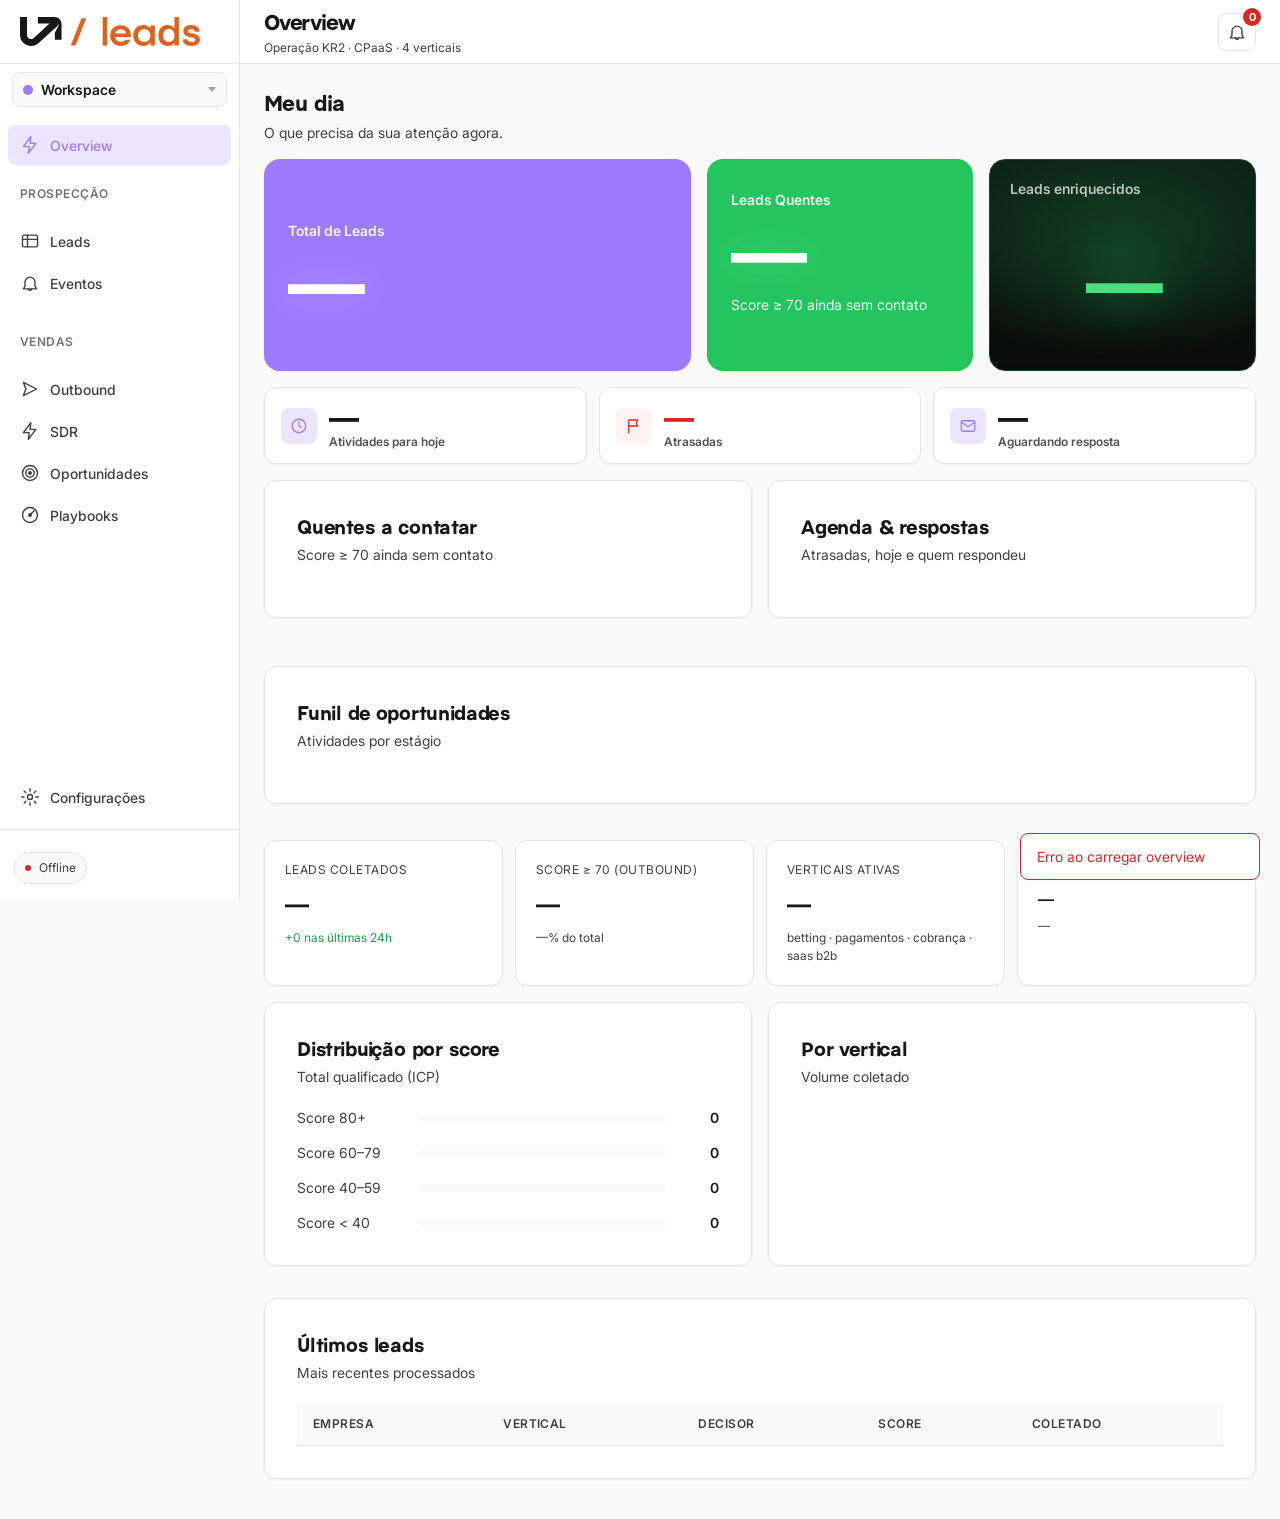
==== commit 00b0505c: "feat(overview): redesenho do bento "Meu dia" conforme Figma Aplica as edições feitas no Figma (frame" ====
--- a/src/dashboard/static/index.html
+++ b/src/dashboard/static/index.html
@@ -5,8 +5,8 @@
   <meta name="viewport" content="width=device-width,initial-scale=1" />
   <title>Solve Scraper · Solvefy CPaaS</title>
   <link rel="stylesheet" href="tokens.css" />
-  <link rel="stylesheet" href="app.css?v=7" />
-  <link rel="stylesheet" href="opportunities.css?v=7" />
+  <link rel="stylesheet" href="app.css?v=11" />
+  <link rel="stylesheet" href="opportunities.css?v=11" />
   <script src="https://accounts.google.com/gsi/client" async defer></script>
 </head>
 <body>
@@ -147,35 +147,35 @@
               <p class="card__sub">O que precisa da sua atenção agora.</p>
             </div>
             <div class="bento">
-              <button class="hero-card" data-go="leads" aria-label="Abrir leads quentes">
-                <div class="hero-card__top">
-                  <span class="hero-card__tag">Prioridade do dia</span>
-                  <span class="hero-card__mark"><svg width="22" height="22"><use href="#i-target"/></svg></span>
-                </div>
-                <span class="hero-card__label">Quentes a contatar</span>
+              <button class="hero-card hero-card--total" data-go="leads" aria-label="Ver todos os leads">
+                <div class="hero-card__headcol">
+                  <span class="hero-card__label">Total de Leads</span>
+                  <span class="hero-card__value" id="ck-total">—</span>
+                </div>
+                <div class="hero-spark" id="hero-spark"></div>
+              </button>
+
+              <button class="hero-card hero-card--quentes" data-go="leads" aria-label="Abrir leads quentes">
+                <span class="hero-card__label">Leads Quentes</span>
                 <span class="hero-card__value" id="ck-quentes">—</span>
                 <div class="hero-card__foot">
                   <span id="hero-quentes-sub">Score ≥ 70 ainda sem contato</span>
-                  <span class="hero-card__cta">Abrir leads <svg width="15" height="15"><use href="#i-chev-right"/></svg></span>
-                </div>
-                <div class="hero-spark" id="hero-spark"></div>
+                </div>
               </button>
 
               <div class="score-card">
                 <div class="score-card__head">
-                  <span class="score-card__label">Taxa de resposta</span>
+                  <span class="score-card__label">Leads enriquecidos</span>
                 </div>
                 <div class="score-card__stage">
-                  <span class="score-card__ticks" aria-hidden="true"></span>
-                  <span class="score-card__value" id="ck-taxa">—</span>
-                  <div class="score-card__track"><span class="score-card__marker" id="taxa-marker"></span></div>
+                  <span class="score-card__value" id="ck-enriq">—</span>
                 </div>
               </div>
 
               <div class="mini-kpis">
                 <button class="mini-kpi" data-go="oportunidades">
                   <span class="mini-kpi__icon"><svg width="18" height="18"><use href="#i-clock"/></svg></span>
-                  <span class="mini-kpi__body"><span class="mini-kpi__v" id="ck-hoje">—</span><span class="mini-kpi__l">Atividades hoje</span></span>
+                  <span class="mini-kpi__body"><span class="mini-kpi__v" id="ck-hoje">—</span><span class="mini-kpi__l">Atividades para hoje</span></span>
                 </button>
                 <button class="mini-kpi mini-kpi--alert" data-go="oportunidades">
                   <span class="mini-kpi__icon"><svg width="18" height="18"><use href="#i-flag"/></svg></span>
@@ -669,6 +669,6 @@
   <div class="toast-wrap" id="toast-wrap"></div>
 
   <div class="leadpage" id="leadpage" hidden></div>
-  <script src="app.js?v=7"></script>
+  <script src="app.js?v=11"></script>
 </body>
 </html>
--- a/src/dashboard/static/app.css
+++ b/src/dashboard/static/app.css
@@ -599,6 +599,11 @@
 .btn--danger:hover:not(:disabled) { background: var(--color-bg-error-solid-hover); }
 .btn--danger:disabled { opacity: .5; cursor: not-allowed; }
 
+/* ---- Descoberta de leads por IA (modal) ---- */
+.disc-form { display: flex; flex-direction: column; gap: 14px; }
+.disc-insights { display: flex; flex-wrap: wrap; gap: 6px; }
+.disc-insight.is-active { background: var(--color-bg-brand-primary); color: var(--color-fg-brand-primary); border-color: var(--color-border-brand); }
+
 /* ====== MODAL ====== */
 .modal[hidden] { display: none; }
 .modal {
@@ -608,7 +613,9 @@
 }
 .modal__backdrop {
   position: absolute; inset: 0;
-  background: var(--color-bg-overlay, rgba(0,0,0,0.5));
+  background: rgba(0, 0, 0, 0.7);
+  backdrop-filter: blur(6px);
+  -webkit-backdrop-filter: blur(6px);
 }
 .modal__panel {
   position: relative;
--- a/src/dashboard/static/opportunities.css
+++ b/src/dashboard/static/opportunities.css
@@ -299,11 +299,11 @@
 .cockpit-kpi--hot .cockpit-kpi__v { color: var(--color-fg-brand-primary); }
 
 /* ---- Bento "Meu dia" (hero + medidor + mini-KPIs) ---- */
-.bento { display: grid; grid-template-columns: 1.5fr 1fr; gap: 16px; }
-@media (max-width: 900px) { .bento { grid-template-columns: 1fr; } }
+.bento { display: grid; grid-template-columns: 1.6fr 1fr 1fr; gap: 16px; }
+@media (max-width: 900px) { .bento { grid-template-columns: 1fr; } .hero-card--total, .hero-card--quentes, .score-card { grid-column: auto; } .hero-card--total { flex-direction: column; align-items: stretch; } }
 
 .hero-card {
-  grid-column: 1; position: relative; overflow: hidden;
+  position: relative; overflow: hidden;
   display: flex; flex-direction: column; gap: 4px; text-align: left; cursor: pointer;
   background: var(--color-bg-brand-solid); color: var(--color-text-primary-on-brand);
   border: 0; border-radius: var(--radius-2xl, 16px); padding: 22px 24px;
@@ -320,6 +320,12 @@
 .hero-card__foot { display: flex; align-items: center; justify-content: space-between; gap: 10px; margin-top: 6px; font-size: var(--text-sm); opacity: .94; }
 .hero-card__cta { display: inline-flex; align-items: center; gap: 3px; font-weight: var(--font-semibold); white-space: nowrap; }
 .hero-card__cta svg { stroke: currentColor; }
+.hero-card--total { grid-column: 1; flex-direction: row; align-items: center; gap: 20px; }
+.hero-card--total .hero-card__headcol { display: flex; flex-direction: column; gap: 4px; flex-shrink: 0; }
+.hero-card--total .hero-card__value { font-size: clamp(48px, 6vw, 88px); }
+.hero-card--total .hero-spark { margin-top: 0; flex: 1; }
+.hero-card--quentes { grid-column: 2; background: var(--color-utility-green-500); }
+.hero-card--quentes:hover { background: var(--color-utility-green-600); }
 .hero-spark { display: flex; align-items: flex-end; gap: 12px; margin-top: 18px; }
 .hero-spark__col { flex: 1; display: flex; flex-direction: column; align-items: center; gap: 5px; min-width: 0; }
 .hero-spark__num { font-size: var(--text-xs); font-weight: var(--font-bold); opacity: .96; font-variant-numeric: tabular-nums; line-height: 1; }
@@ -329,7 +335,7 @@
 .hero-spark__cap { font-size: 10px; letter-spacing: .02em; font-weight: var(--font-semibold); opacity: .72; white-space: nowrap; line-height: 1; }
 
 .score-card {
-  grid-column: 2; display: flex; flex-direction: column; gap: 14px; overflow: hidden;
+  grid-column: 3; display: flex; flex-direction: column; gap: 14px; overflow: hidden;
   background:
     radial-gradient(120% 85% at 50% 42%, color-mix(in srgb, var(--color-utility-green-500) 24%, transparent) 0%, transparent 62%),
     linear-gradient(180deg, color-mix(in srgb, var(--color-utility-green-600) 16%, var(--color-neutral-950)), var(--color-neutral-950));
@@ -350,7 +356,7 @@
 }
 .score-card__value {
   font-family: var(--font-display); font-weight: var(--font-bold);
-  font-size: clamp(72px, 12vw, 120px); line-height: 0.95; letter-spacing: -0.04em;
+  font-size: clamp(48px, 6vw, 78px); line-height: 0.95; letter-spacing: -0.04em;
   color: var(--color-utility-green-400);
   text-shadow: 0 0 44px color-mix(in srgb, var(--color-utility-green-500) 60%, transparent);
 }
@@ -516,6 +522,9 @@
 .lp-dec__li svg { stroke: currentColor; }
 .lp-dec__li:hover { background: var(--color-bg-brand-primary); }
 .lp-dec__btn { width: 100%; justify-content: center; }
+.lp-dec-group + .lp-dec-group { margin-top: 10px; }
+.lp-dec-group__label { display: flex; align-items: center; gap: 6px; font-size: 11px; font-weight: var(--font-bold); text-transform: uppercase; letter-spacing: .04em; color: var(--color-text-tertiary); padding: 6px 6px 4px; }
+.lp-dec-group__label span { font-size: 10px; background: var(--color-bg-secondary); color: var(--color-text-secondary); border-radius: var(--radius-full); padding: 0 7px; font-weight: var(--font-semibold); }
 .btn.is-loading { opacity: .6; cursor: progress; pointer-events: none; }
 
 /* ---- Outbound: card por empresa + jornada + canais ---- */
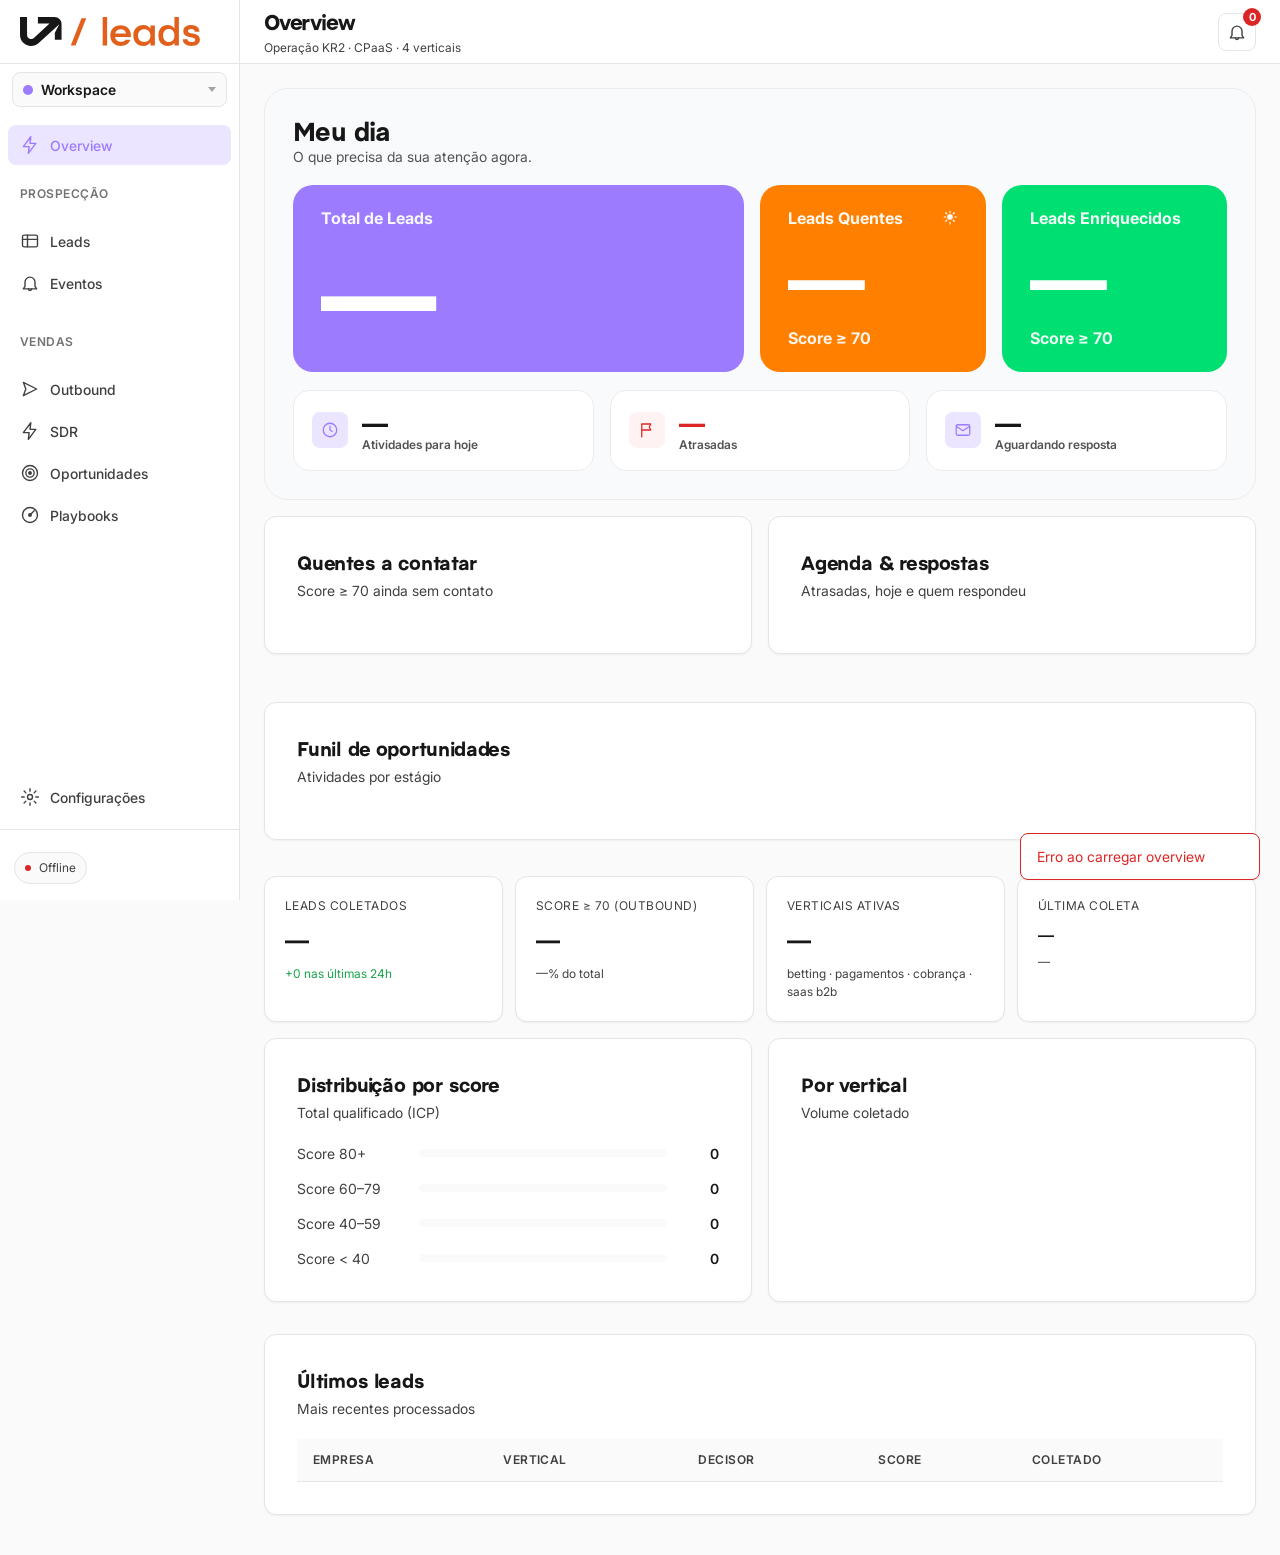
==== commit be15532a: "feat(overview): refresh do bento "Meu dia" — enriquecidos vira hero-card "Leads Enriquecidos" promov" ====
--- a/src/dashboard/static/index.html
+++ b/src/dashboard/static/index.html
@@ -5,8 +5,8 @@
   <meta name="viewport" content="width=device-width,initial-scale=1" />
   <title>Solve Scraper · Solvefy CPaaS</title>
   <link rel="stylesheet" href="tokens.css" />
-  <link rel="stylesheet" href="app.css?v=11" />
-  <link rel="stylesheet" href="opportunities.css?v=11" />
+  <link rel="stylesheet" href="app.css?v=15" />
+  <link rel="stylesheet" href="opportunities.css?v=15" />
   <script src="https://accounts.google.com/gsi/client" async defer></script>
 </head>
 <body>
@@ -40,6 +40,7 @@
       <symbol id="i-video" viewBox="0 0 24 24" fill="none" stroke="currentColor" stroke-width="1.67" stroke-linecap="round" stroke-linejoin="round"><rect x="3" y="6" width="13" height="12" rx="2"/><path d="m16 10 5-3v10l-5-3z"/></symbol>
       <symbol id="i-flag" viewBox="0 0 24 24" fill="none" stroke="currentColor" stroke-width="1.67" stroke-linecap="round" stroke-linejoin="round"><path d="M5 21V4h12l-2 4 2 4H5"/></symbol>
       <symbol id="i-star" viewBox="0 0 24 24" fill="currentColor" stroke="none"><path d="m12 3 2.6 5.3 5.9.9-4.3 4.1 1 5.8L12 16.9 6.8 19.2l1-5.8L3.5 9.2l5.9-.9L12 3z"/></symbol>
+      <symbol id="i-sun" viewBox="0 0 24 24" fill="currentColor" stroke="none"><circle cx="12" cy="12" r="4.2"/><path d="M12 2.5a.9.9 0 0 1 .9.9v2.2a.9.9 0 1 1-1.8 0V3.4a.9.9 0 0 1 .9-.9zm0 16.8a.9.9 0 0 1 .9.9v2.2a.9.9 0 1 1-1.8 0v-2.2a.9.9 0 0 1 .9-.9zM2.5 12a.9.9 0 0 1 .9-.9h2.2a.9.9 0 1 1 0 1.8H3.4a.9.9 0 0 1-.9-.9zm15.9 0a.9.9 0 0 1 .9-.9h2.2a.9.9 0 1 1 0 1.8h-2.2a.9.9 0 0 1-.9-.9zM4.93 4.93a.9.9 0 0 1 1.27 0l1.56 1.56a.9.9 0 1 1-1.28 1.28L4.93 6.21a.9.9 0 0 1 0-1.28zm11.31 11.31a.9.9 0 0 1 1.28 0l1.56 1.56a.9.9 0 1 1-1.28 1.28l-1.56-1.56a.9.9 0 0 1 0-1.28zM19.07 4.93a.9.9 0 0 1 0 1.28l-1.56 1.56a.9.9 0 1 1-1.28-1.28l1.56-1.56a.9.9 0 0 1 1.28 0zM7.76 16.24a.9.9 0 0 1 0 1.28l-1.56 1.56a.9.9 0 1 1-1.28-1.28l1.56-1.56a.9.9 0 0 1 1.28 0z"/></symbol>
     </defs>
   </svg>
 
@@ -142,36 +143,39 @@
         <!-- ============== OVERVIEW ============== -->
         <section class="tab-panel is-active" data-panel="overview">
           <div class="cockpit" id="cockpit">
-            <div class="cockpit__head">
-              <h2>Meu dia</h2>
-              <p class="card__sub">O que precisa da sua atenção agora.</p>
-            </div>
-            <div class="bento">
-              <button class="hero-card hero-card--total" data-go="leads" aria-label="Ver todos os leads">
-                <div class="hero-card__headcol">
-                  <span class="hero-card__label">Total de Leads</span>
-                  <span class="hero-card__value" id="ck-total">—</span>
-                </div>
-                <div class="hero-spark" id="hero-spark"></div>
-              </button>
-
-              <button class="hero-card hero-card--quentes" data-go="leads" aria-label="Abrir leads quentes">
-                <span class="hero-card__label">Leads Quentes</span>
-                <span class="hero-card__value" id="ck-quentes">—</span>
-                <div class="hero-card__foot">
-                  <span id="hero-quentes-sub">Score ≥ 70 ainda sem contato</span>
-                </div>
-              </button>
-
-              <div class="score-card">
-                <div class="score-card__head">
-                  <span class="score-card__label">Leads enriquecidos</span>
-                </div>
-                <div class="score-card__stage">
-                  <span class="score-card__value" id="ck-enriq">—</span>
-                </div>
-              </div>
-
+            <div class="cockpit__panel">
+              <div class="cockpit__head">
+                <h2>Meu dia</h2>
+                <p class="cockpit__sub">O que precisa da sua atenção agora.</p>
+              </div>
+              <div class="bento">
+                <button class="hero-card hero-card--total" data-go="leads" aria-label="Ver todos os leads">
+                  <div class="hero-card__headcol">
+                    <span class="hero-card__label">Total de Leads</span>
+                    <span class="hero-card__value" id="ck-total">—</span>
+                  </div>
+                  <div class="hero-spark" id="hero-spark"></div>
+                </button>
+
+                <button class="hero-card hero-card--quentes" data-go="leads" aria-label="Abrir leads quentes">
+                  <div class="hero-card__top">
+                    <span class="hero-card__label">Leads Quentes</span>
+                    <svg class="hero-card__icon" width="16" height="16" aria-hidden="true"><use href="#i-sun"/></svg>
+                  </div>
+                  <span class="hero-card__value" id="ck-quentes">—</span>
+                  <div class="hero-card__foot">
+                    <span id="hero-quentes-sub">Score ≥ 70</span>
+                  </div>
+                </button>
+
+                <button class="hero-card hero-card--enriq" data-go="leads" aria-label="Ver leads enriquecidos">
+                  <span class="hero-card__label">Leads Enriquecidos</span>
+                  <span class="hero-card__value" id="ck-enriq">—</span>
+                  <div class="hero-card__foot">
+                    <span>Score ≥ 70</span>
+                  </div>
+                </button>
+              </div>
               <div class="mini-kpis">
                 <button class="mini-kpi" data-go="oportunidades">
                   <span class="mini-kpi__icon"><svg width="18" height="18"><use href="#i-clock"/></svg></span>
@@ -669,6 +673,6 @@
   <div class="toast-wrap" id="toast-wrap"></div>
 
   <div class="leadpage" id="leadpage" hidden></div>
-  <script src="app.js?v=11"></script>
+  <script src="app.js?v=15"></script>
 </body>
 </html>
--- a/src/dashboard/static/opportunities.css
+++ b/src/dashboard/static/opportunities.css
@@ -284,7 +284,8 @@
 
 /* ============ Cockpit "Meu dia" ============ */
 .cockpit { display: flex; flex-direction: column; gap: 16px; margin-bottom: 20px; }
-.cockpit__head h2 { font-family: var(--font-display); font-size: var(--text-xl); letter-spacing: -0.01em; margin: 0; color: var(--color-text-primary); }
+.cockpit__head h2 { font-family: var(--font-display); font-size: 24px; font-weight: var(--font-bold); letter-spacing: -0.01em; margin: 0; color: var(--color-text-primary); line-height: 1.2; }
+.cockpit__sub { font-size: 14px; color: var(--color-text-tertiary, #667085); font-weight: var(--font-regular, 400); margin: 0; }
 .cockpit__metrics { display: grid; grid-template-columns: repeat(auto-fit, minmax(150px, 1fr)); gap: 12px; }
 .cockpit-kpi {
   display: flex; flex-direction: column; gap: 4px; align-items: flex-start; cursor: pointer; text-align: left;
@@ -298,94 +299,78 @@
 .cockpit-kpi--alert .cockpit-kpi__v { color: var(--color-utility-red-600); }
 .cockpit-kpi--hot .cockpit-kpi__v { color: var(--color-fg-brand-primary); }
 
-/* ---- Bento "Meu dia" (hero + medidor + mini-KPIs) ---- */
-.bento { display: grid; grid-template-columns: 1.6fr 1fr 1fr; gap: 16px; }
-@media (max-width: 900px) { .bento { grid-template-columns: 1fr; } .hero-card--total, .hero-card--quentes, .score-card { grid-column: auto; } .hero-card--total { flex-direction: column; align-items: stretch; } }
+/* ---- Outer "Meu dia" panel (Figma 22:2) ---- */
+.cockpit__panel {
+  display: flex; flex-direction: column; gap: 18px;
+  background: #f9fafb;
+  border: 1px solid #ececec;
+  border-radius: 24px;
+  padding: 28px;
+}
+@media (max-width: 640px) { .cockpit__panel { padding: 20px; border-radius: 20px; } }
+
+/* ---- Bento "Meu dia" (3 hero cards lado a lado) ---- */
+.bento { display: grid; grid-template-columns: 2fr 1fr 1fr; gap: 16px; }
+@media (max-width: 900px) { .bento { grid-template-columns: 1fr; } .hero-card--total, .hero-card--quentes, .hero-card--enriq { grid-column: auto; } .hero-card--total { flex-direction: column; align-items: stretch; } }
 
 .hero-card {
   position: relative; overflow: hidden;
-  display: flex; flex-direction: column; gap: 4px; text-align: left; cursor: pointer;
+  display: flex; flex-direction: column; justify-content: space-between; gap: 4px; text-align: left; cursor: pointer;
   background: var(--color-bg-brand-solid); color: var(--color-text-primary-on-brand);
-  border: 0; border-radius: var(--radius-2xl, 16px); padding: 22px 24px;
-  box-shadow: var(--shadow-xs); min-height: 196px; transition: background-color .12s;
-}
-@media (max-width: 900px) { .hero-card { grid-column: auto; } }
+  border: 0; border-radius: 20px; padding: 24px 28px;
+  height: 187px; transition: background-color .12s;
+}
+@media (max-width: 900px) { .hero-card { grid-column: auto; height: auto; min-height: 160px; } }
 .hero-card:hover { background: var(--color-bg-brand-solid-hover); }
 .hero-card:focus-visible { outline: 2px solid var(--color-focus-ring); outline-offset: 2px; }
-.hero-card__top { display: flex; align-items: center; justify-content: space-between; }
-.hero-card__tag { font-size: var(--text-xs); font-weight: var(--font-semibold); letter-spacing: .04em; text-transform: uppercase; opacity: .82; }
-.hero-card__mark { width: 38px; height: 38px; display: grid; place-items: center; border-radius: var(--radius-full); background: color-mix(in srgb, var(--color-text-primary-on-brand) 18%, transparent); }
-.hero-card__label { font-size: var(--text-sm); font-weight: var(--font-semibold); opacity: .92; margin-top: 10px; }
-.hero-card__value { font-family: var(--font-display); font-size: clamp(54px, 6.5vw, 76px); font-weight: var(--font-bold); line-height: 0.98; letter-spacing: -.03em; text-shadow: 0 0 32px color-mix(in srgb, var(--color-text-primary-on-brand) 26%, transparent); }
-.hero-card__foot { display: flex; align-items: center; justify-content: space-between; gap: 10px; margin-top: 6px; font-size: var(--text-sm); opacity: .94; }
-.hero-card__cta { display: inline-flex; align-items: center; gap: 3px; font-weight: var(--font-semibold); white-space: nowrap; }
-.hero-card__cta svg { stroke: currentColor; }
-.hero-card--total { grid-column: 1; flex-direction: row; align-items: center; gap: 20px; }
-.hero-card--total .hero-card__headcol { display: flex; flex-direction: column; gap: 4px; flex-shrink: 0; }
-.hero-card--total .hero-card__value { font-size: clamp(48px, 6vw, 88px); }
-.hero-card--total .hero-spark { margin-top: 0; flex: 1; }
-.hero-card--quentes { grid-column: 2; background: var(--color-utility-green-500); }
-.hero-card--quentes:hover { background: var(--color-utility-green-600); }
-.hero-spark { display: flex; align-items: flex-end; gap: 12px; margin-top: 18px; }
-.hero-spark__col { flex: 1; display: flex; flex-direction: column; align-items: center; gap: 5px; min-width: 0; }
-.hero-spark__num { font-size: var(--text-xs); font-weight: var(--font-bold); opacity: .96; font-variant-numeric: tabular-nums; line-height: 1; }
-.hero-spark__track { width: 100%; height: 34px; display: flex; align-items: flex-end; }
-.hero-spark__bar { width: 100%; min-height: 5px; border-radius: var(--radius-xs); background: color-mix(in srgb, var(--color-text-primary-on-brand) 26%, transparent); }
-.hero-spark__col.is-peak .hero-spark__bar { background: color-mix(in srgb, var(--color-text-primary-on-brand) 70%, transparent); }
-.hero-spark__cap { font-size: 10px; letter-spacing: .02em; font-weight: var(--font-semibold); opacity: .72; white-space: nowrap; line-height: 1; }
-
-.score-card {
-  grid-column: 3; display: flex; flex-direction: column; gap: 14px; overflow: hidden;
-  background:
-    radial-gradient(120% 85% at 50% 42%, color-mix(in srgb, var(--color-utility-green-500) 24%, transparent) 0%, transparent 62%),
-    linear-gradient(180deg, color-mix(in srgb, var(--color-utility-green-600) 16%, var(--color-neutral-950)), var(--color-neutral-950));
-  color: var(--color-text-primary-on-brand);
-  border: 1px solid color-mix(in srgb, var(--color-utility-green-500) 18%, var(--color-neutral-800));
-  border-radius: var(--radius-2xl, 16px);
-  padding: 18px 20px 22px; box-shadow: var(--shadow-xs); min-height: 212px;
-}
-@media (max-width: 900px) { .score-card { grid-column: auto; } }
-.score-card__head { display: flex; align-items: center; justify-content: space-between; gap: 10px; }
-.score-card__label { font-size: var(--text-sm); font-weight: var(--font-semibold); color: color-mix(in srgb, var(--color-text-primary-on-brand) 72%, transparent); }
-/* (pill "de quem recebeu" removido a pedido) */
-.score-card__stage { position: relative; flex: 1; display: flex; align-items: center; justify-content: center; }
-.score-card__ticks {
-  position: absolute; left: 0; top: 6px; bottom: 24px; width: 12px;
-  background: repeating-linear-gradient(to bottom, var(--color-neutral-700) 0 2px, transparent 2px 13px);
-  border-radius: 2px;
-}
-.score-card__value {
-  font-family: var(--font-display); font-weight: var(--font-bold);
-  font-size: clamp(48px, 6vw, 78px); line-height: 0.95; letter-spacing: -0.04em;
-  color: var(--color-utility-green-400);
-  text-shadow: 0 0 44px color-mix(in srgb, var(--color-utility-green-500) 60%, transparent);
-}
-.score-card__track {
-  position: absolute; left: 0; right: 0; bottom: 8px; height: 2px;
-  background: var(--color-neutral-800); border-radius: var(--radius-full);
-}
-.score-card__marker {
-  position: absolute; top: 50%; left: 50%; transform: translate(-50%, -50%);
-  width: 14px; height: 14px; border-radius: 50%; background: var(--color-text-primary-on-brand);
-  box-shadow: 0 0 0 4px var(--color-neutral-950), 0 0 16px color-mix(in srgb, var(--color-utility-green-400) 75%, transparent);
-  transition: left .6s var(--ease-in-out, ease);
-}
-
-.mini-kpis { grid-column: 1 / -1; display: grid; grid-template-columns: repeat(3, 1fr); gap: 12px; }
+.hero-card__top { display: flex; align-items: flex-start; justify-content: space-between; gap: 10px; width: 100%; }
+.hero-card__icon { color: currentColor; flex-shrink: 0; }
+.hero-card__label { font-size: 16px; font-weight: var(--font-bold); line-height: 1.2; color: rgba(255, 255, 255, 0.95); }
+.hero-card__value { font-family: var(--font-display); font-weight: var(--font-bold); line-height: 1; letter-spacing: -0.03em; color: #fff; }
+.hero-card--quentes .hero-card__value,
+.hero-card--enriq .hero-card__value { font-size: clamp(56px, 6vw, 80px); }
+.hero-card__pct { font-size: 0.5em; vertical-align: baseline; font-weight: var(--font-bold); margin-left: 2px; }
+.hero-card__foot { display: flex; align-items: center; gap: 10px; font-size: 16px; font-weight: var(--font-bold); color: rgba(255, 255, 255, 0.92); }
+
+/* Total de Leads — wide card with bars on the right */
+.hero-card--total { grid-column: 1; flex-direction: row; align-items: stretch; gap: 12px; padding: 24px 28px; }
+.hero-card--total .hero-card__headcol { display: flex; flex-direction: column; justify-content: space-between; flex: 1 1 0; min-width: 0; height: 100%; }
+.hero-card--total .hero-card__value { font-size: clamp(72px, 9vw, 128px); }
+.hero-card--total .hero-spark { flex: 1 1 0; min-width: 0; height: 100%; padding-top: 8px; }
+
+/* Leads Quentes — orange */
+.hero-card--quentes { grid-column: 2; background: #ff8001; }
+.hero-card--quentes:hover { background: #e87000; }
+
+/* Leads Enriquecidos — green */
+.hero-card--enriq { grid-column: 3; background: #00df71; }
+.hero-card--enriq:hover { background: #00c264; }
+
+/* Score bars inside Total card */
+.hero-spark { display: flex; align-items: stretch; gap: 12px; }
+.hero-spark__col { flex: 1; display: flex; flex-direction: column; align-items: center; gap: 5px; min-width: 0; height: 100%; }
+.hero-spark__num { font-size: 16px; font-weight: var(--font-bold); color: rgba(255, 255, 255, 0.96); font-variant-numeric: tabular-nums; line-height: 1; }
+.hero-spark__track { width: 100%; flex: 1; display: flex; flex-direction: column; justify-content: flex-end; min-height: 0; }
+.hero-spark__bar { width: 100%; min-height: 12px; border-radius: 4px; background: rgba(255, 255, 255, 0.28); }
+.hero-spark__col.is-peak .hero-spark__bar { background: rgba(255, 255, 255, 0.7); }
+.hero-spark__cap { font-size: 16px; font-weight: var(--font-semibold); color: rgba(255, 255, 255, 0.72); white-space: nowrap; line-height: 1; }
+
+/* Mini-KPIs (linha separada abaixo do bento) */
+.mini-kpis { display: grid; grid-template-columns: repeat(3, 1fr); gap: 16px; }
 @media (max-width: 640px) { .mini-kpis { grid-template-columns: 1fr; } }
 .mini-kpi {
-  display: flex; align-items: center; gap: 12px; text-align: left; cursor: pointer;
-  background: var(--color-bg-primary); border: 1px solid var(--color-border-secondary);
-  border-radius: var(--radius-xl); padding: 14px 16px; box-shadow: var(--shadow-xs); transition: border-color .12s;
+  display: flex; align-items: center; gap: 14px; text-align: left; cursor: pointer;
+  background: var(--color-bg-primary); border: 1px solid #ececec;
+  border-radius: 16px; padding: 18px; transition: border-color .12s;
 }
 .mini-kpi:hover { border-color: var(--color-border-brand); }
 .mini-kpi:focus-visible { outline: 2px solid var(--color-focus-ring); outline-offset: 2px; }
 .mini-kpi__icon { width: 36px; height: 36px; flex-shrink: 0; display: grid; place-items: center; border-radius: var(--radius-md); background: var(--color-bg-brand-primary); color: var(--color-fg-brand-primary); }
 .mini-kpi__body { display: flex; flex-direction: column; gap: 2px; min-width: 0; }
-.mini-kpi__v { font-family: var(--font-display); font-size: var(--text-display-sm); font-weight: var(--font-bold); color: var(--color-text-primary); line-height: 1; }
-.mini-kpi__l { font-size: var(--text-xs); color: var(--color-text-tertiary); font-weight: var(--font-semibold); }
+.mini-kpi__v { font-family: var(--font-display); font-size: 26px; font-weight: var(--font-bold); color: var(--color-text-primary); line-height: 1; }
+.mini-kpi__l { font-size: 12px; color: var(--color-text-tertiary); font-weight: var(--font-semibold); }
 .mini-kpi--alert .mini-kpi__icon { background: var(--color-bg-error-primary); color: var(--color-text-error-primary); }
-.mini-kpi--alert .mini-kpi__v { color: var(--color-utility-red-600); }
+.mini-kpi--alert .mini-kpi__v { color: #dc2626; }
 
 /* ck-row com ícone (Quentes / Agenda) */
 .ck-row__left { display: flex; align-items: center; gap: 10px; min-width: 0; flex: 1; }
